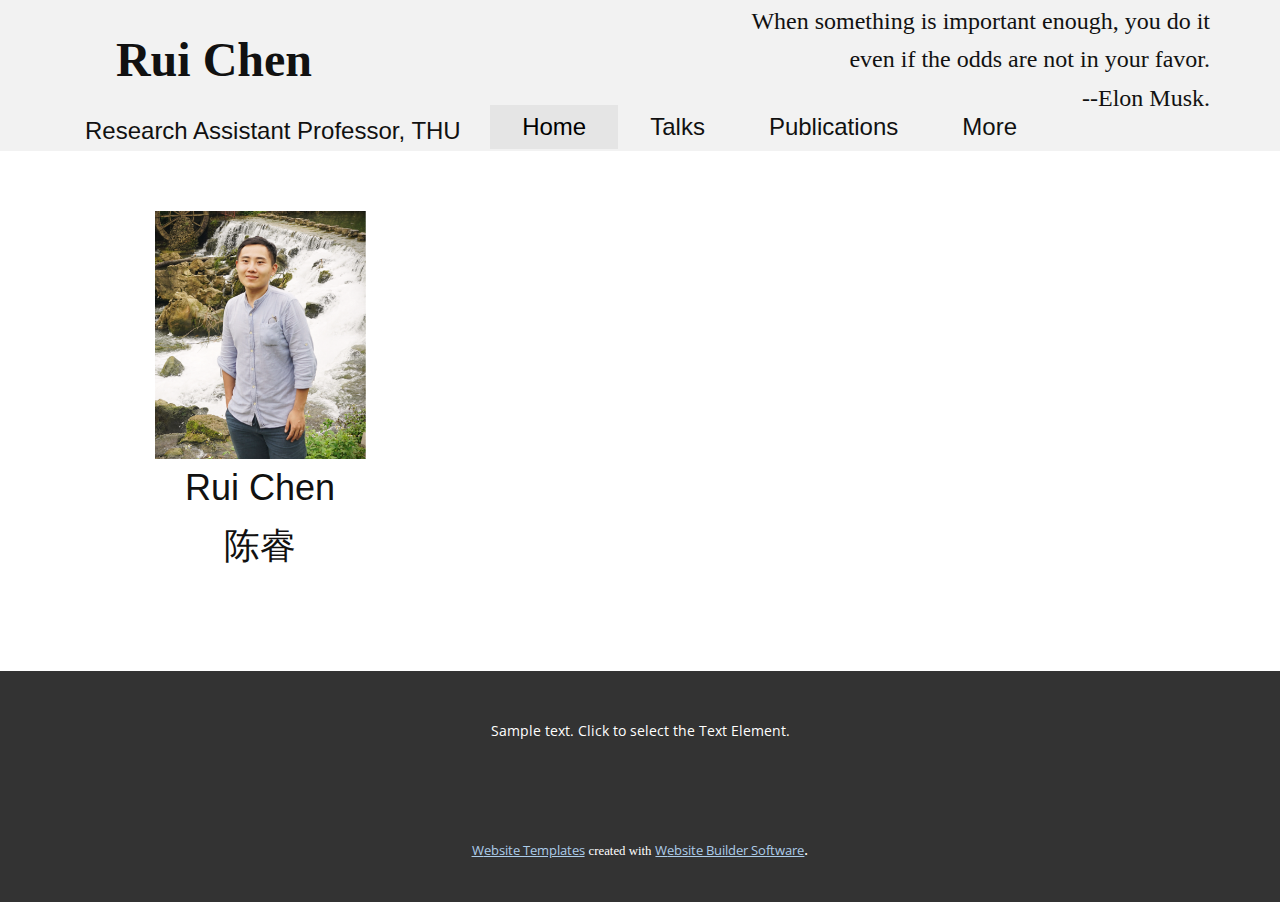
==== index.html @ ef5c0302 "init commit" ====
<!DOCTYPE html>
<html style="font-size: 16px;" lang="en"><head>
    <meta name="viewport" content="width=device-width, initial-scale=1.0">
    <meta charset="utf-8">
    <meta name="keywords" content="">
    <meta name="description" content="">
    <title>Home</title>
    <link rel="stylesheet" href="nicepage.css" media="screen">
<link rel="stylesheet" href="Home.css" media="screen">
    <script class="u-script" type="text/javascript" src="jquery.js" defer=""></script>
    <script class="u-script" type="text/javascript" src="nicepage.js" defer=""></script>
    <meta name="generator" content="Nicepage 5.4.4, nicepage.com">
    <link id="u-theme-google-font" rel="stylesheet" href="https://fonts.googleapis.com/css?family=Roboto:100,100i,300,300i,400,400i,500,500i,700,700i,900,900i|Open+Sans:300,300i,400,400i,500,500i,600,600i,700,700i,800,800i">
    
    
    <script type="application/ld+json">{
		"@context": "http://schema.org",
		"@type": "Organization",
		"name": "Personal Homepage"
}</script>
    <meta name="theme-color" content="#478ac9">
    <meta property="og:title" content="Home">
    <meta property="og:description" content="">
    <meta property="og:type" content="website">
  <meta data-intl-tel-input-cdn-path="intlTelInput/"></head>
  <body data-home-page="Home.html" data-home-page-title="Home" class="u-body u-xl-mode" data-lang="en"><header class="u-clearfix u-grey-5 u-header u-sticky u-sticky-ab41 u-header" id="sec-6958"><div class="u-clearfix u-sheet u-sheet-1">
        <p class="u-align-right u-custom-font u-font-georgia u-text u-text-1"> When something is important enough, you do it<br>&nbsp;even if the odds are not in your favor.<br>--Elon Musk.
        </p>
        <nav class="u-menu u-menu-one-level u-offcanvas u-menu-1">
          <div class="menu-collapse u-custom-font u-font-arial" style="font-size: 1.5rem; letter-spacing: 0px;">
            <a class="u-button-style u-custom-active-color u-custom-left-right-menu-spacing u-custom-padding-bottom u-custom-text-active-color u-custom-text-shadow u-custom-top-bottom-menu-spacing u-nav-link u-text-active-palette-1-base u-text-hover-palette-2-base" href="#">
              <svg class="u-svg-link" viewBox="0 0 24 24"><use xmlns:xlink="http://www.w3.org/1999/xlink" xlink:href="#menu-hamburger"></use></svg>
              <svg class="u-svg-content" version="1.1" id="menu-hamburger" viewBox="0 0 16 16" x="0px" y="0px" xmlns:xlink="http://www.w3.org/1999/xlink" xmlns="http://www.w3.org/2000/svg"><g><rect y="1" width="16" height="2"></rect><rect y="7" width="16" height="2"></rect><rect y="13" width="16" height="2"></rect>
</g></svg>
            </a>
          </div>
          <div class="u-custom-menu u-nav-container">
            <ul class="u-custom-font u-font-arial u-nav u-unstyled u-nav-1"><li class="u-nav-item"><a class="u-active-grey-10 u-button-style u-nav-link u-text-active-black u-text-hover-palette-2-base" href="Home.html" style="padding: 10px 32px;">Home</a>
</li><li class="u-nav-item"><a class="u-active-grey-10 u-button-style u-nav-link u-text-active-black u-text-hover-palette-2-base" href="Talks.html" style="padding: 10px 32px;">Talks</a>
</li><li class="u-nav-item"><a class="u-active-grey-10 u-button-style u-nav-link u-text-active-black u-text-hover-palette-2-base" href="Publications.html" style="padding: 10px 32px;">Publications</a>
</li><li class="u-nav-item"><a class="u-active-grey-10 u-button-style u-nav-link u-text-active-black u-text-hover-palette-2-base" href="More.html" style="padding: 10px 24px 10px 32px;">More</a>
</li></ul>
          </div>
          <div class="u-custom-menu u-nav-container-collapse">
            <div class="u-black u-container-style u-inner-container-layout u-opacity u-opacity-95 u-sidenav">
              <div class="u-inner-container-layout u-sidenav-overflow">
                <div class="u-menu-close"></div>
                <ul class="u-align-center u-nav u-popupmenu-items u-unstyled u-nav-2"><li class="u-nav-item"><a class="u-button-style u-nav-link" href="Home.html">Home</a>
</li><li class="u-nav-item"><a class="u-button-style u-nav-link" href="Talks.html">Talks</a>
</li><li class="u-nav-item"><a class="u-button-style u-nav-link" href="Publications.html">Publications</a>
</li><li class="u-nav-item"><a class="u-button-style u-nav-link" href="More.html">More</a>
</li></ul>
              </div>
            </div>
            <div class="u-black u-menu-overlay u-opacity u-opacity-70"></div>
          </div>
        </nav>
        <p class="u-align-right u-custom-font u-font-georgia u-text u-text-2">Rui Chen</p>
        <p class="u-align-right u-custom-font u-font-arial u-text u-text-default u-text-3">Research Assistant Professor, THU</p>
      </div><style class="u-sticky-style" data-style-id="ab41">.u-sticky-fixed.u-sticky-ab41, .u-body.u-sticky-fixed .u-sticky-ab41 {
box-shadow: 0px 2px 8px 0px rgba(128,128,128,1) !important
}.u-sticky-fixed.u-sticky-ab41:before, .u-body.u-sticky-fixed .u-sticky-ab41:before {
borders: top right bottom left !important; border-color: #404040 !important; border-width: 8px !important
}</style></header>
    <section class="u-clearfix u-section-1" id="sec-6bfe">
      <div class="u-clearfix u-sheet u-sheet-1">
        <div class="u-clearfix u-expanded-width u-gutter-0 u-layout-wrap u-layout-wrap-1">
          <div class="u-layout">
            <div class="u-layout-row">
              <div class="u-container-style u-layout-cell u-size-20 u-layout-cell-1">
                <div class="u-container-layout u-container-layout-1">
                  <img class="u-image u-image-default u-image-1" src="images/Picture1.webp" alt="" data-image-width="402" data-image-height="473">
                  <p class="u-align-center u-custom-font u-font-arial u-text u-text-default u-text-1">Rui Chen<br>陈睿
                  </p>
                </div>
              </div>
              <div class="u-container-style u-layout-cell u-size-40 u-layout-cell-2">
                <div class="u-container-layout u-container-layout-2"></div>
              </div>
            </div>
          </div>
        </div>
      </div>
    </section>
    
    
    <footer class="u-align-center u-clearfix u-footer u-grey-80 u-footer" id="sec-40c5"><div class="u-clearfix u-sheet u-sheet-1">
        <p class="u-small-text u-text u-text-variant u-text-1">Sample text. Click to select the Text Element.</p>
      </div></footer>
    <section class="u-backlink u-clearfix u-grey-80">
      <a class="u-link" href="https://nicepage.com/website-templates" target="_blank">
        <span>Website Templates</span>
      </a>
      <p class="u-text">
        <span>created with</span>
      </p>
      <a class="u-link" href="" target="_blank">
        <span>Website Builder Software</span>
      </a>. 
    </section>
  
</body></html>
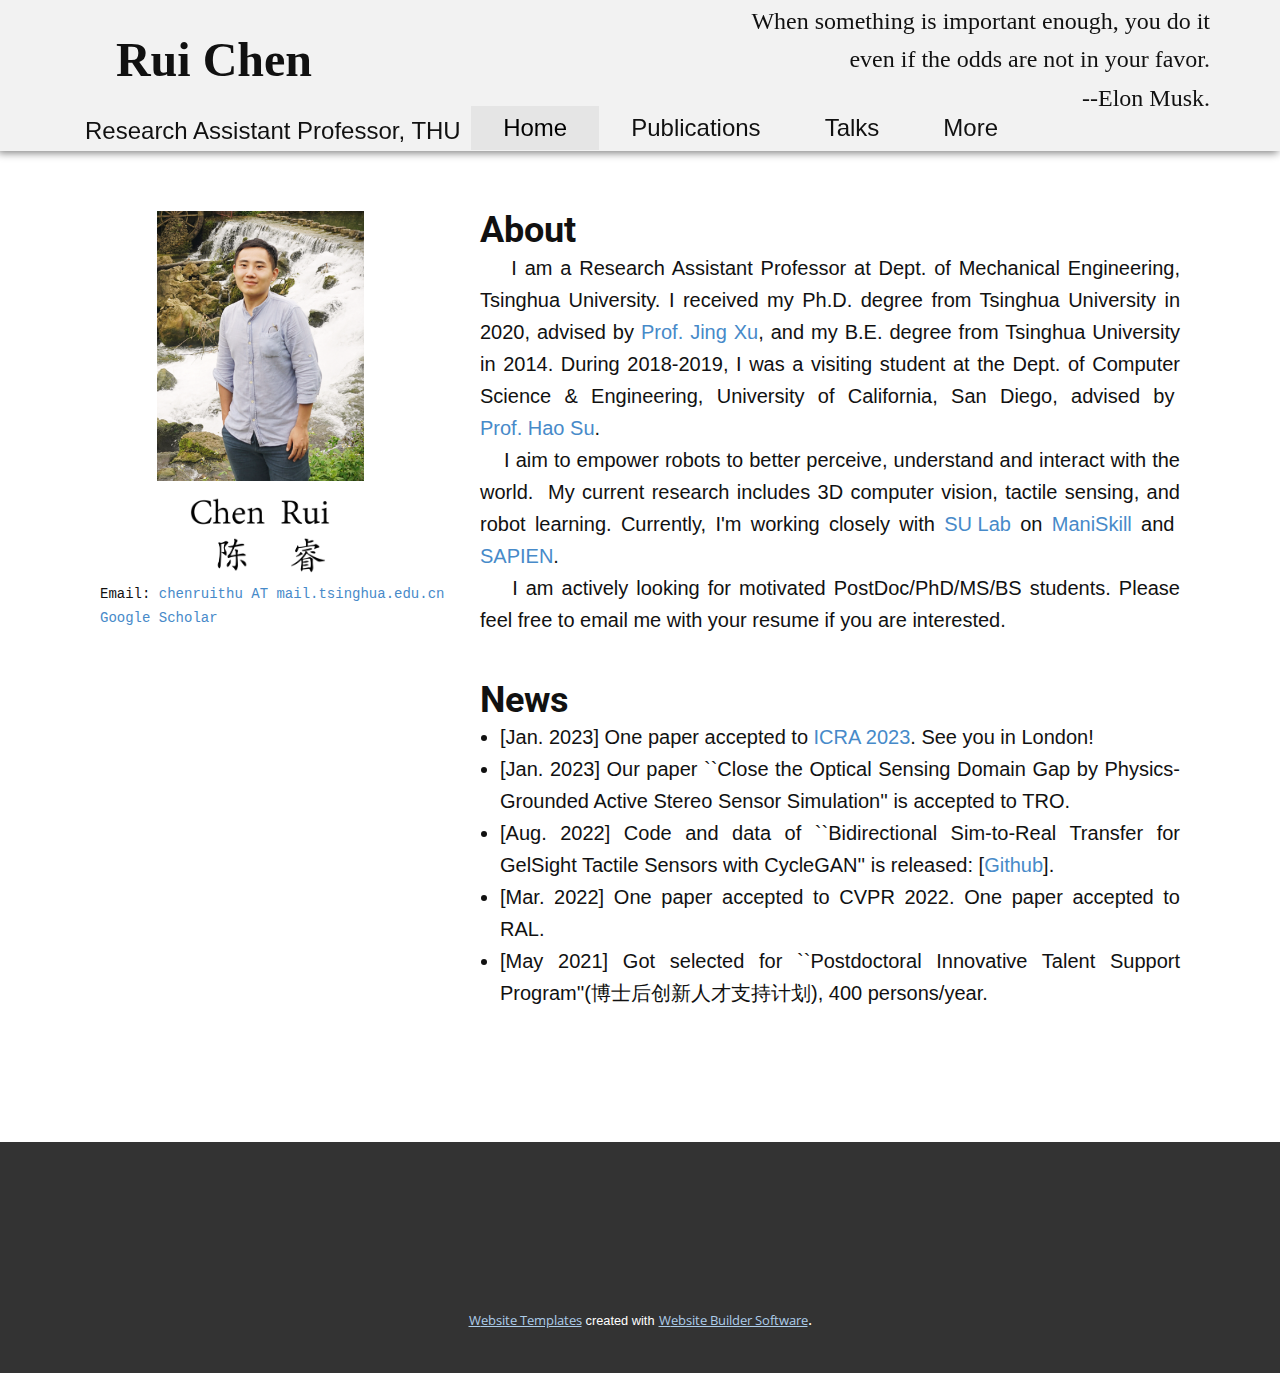
==== commit 4ee4e410: "update" ====
--- a/index.html
+++ b/index.html
@@ -23,7 +23,7 @@
     <meta property="og:description" content="">
     <meta property="og:type" content="website">
   <meta data-intl-tel-input-cdn-path="intlTelInput/"></head>
-  <body data-home-page="Home.html" data-home-page-title="Home" class="u-body u-xl-mode" data-lang="en"><header class="u-clearfix u-grey-5 u-header u-sticky u-sticky-ab41 u-header" id="sec-6958"><div class="u-clearfix u-sheet u-sheet-1">
+  <body data-home-page="Home.html" data-home-page-title="Home" class="u-body u-xl-mode" data-lang="en"><header class="u-box-shadow u-clearfix u-grey-5 u-header u-sticky u-sticky-ab41 u-header" id="sec-6958"><div class="u-clearfix u-sheet u-sheet-1">
         <p class="u-align-right u-custom-font u-font-georgia u-text u-text-1"> When something is important enough, you do it<br>&nbsp;even if the odds are not in your favor.<br>--Elon Musk.
         </p>
         <nav class="u-menu u-menu-one-level u-offcanvas u-menu-1">
@@ -36,9 +36,9 @@
           </div>
           <div class="u-custom-menu u-nav-container">
             <ul class="u-custom-font u-font-arial u-nav u-unstyled u-nav-1"><li class="u-nav-item"><a class="u-active-grey-10 u-button-style u-nav-link u-text-active-black u-text-hover-palette-2-base" href="Home.html" style="padding: 10px 32px;">Home</a>
+</li><li class="u-nav-item"><a class="u-active-grey-10 u-button-style u-nav-link u-text-active-black u-text-hover-palette-2-base" href="Publications.html" style="padding: 10px 32px;">Publications</a>
 </li><li class="u-nav-item"><a class="u-active-grey-10 u-button-style u-nav-link u-text-active-black u-text-hover-palette-2-base" href="Talks.html" style="padding: 10px 32px;">Talks</a>
-</li><li class="u-nav-item"><a class="u-active-grey-10 u-button-style u-nav-link u-text-active-black u-text-hover-palette-2-base" href="Publications.html" style="padding: 10px 32px;">Publications</a>
-</li><li class="u-nav-item"><a class="u-active-grey-10 u-button-style u-nav-link u-text-active-black u-text-hover-palette-2-base" href="More.html" style="padding: 10px 24px 10px 32px;">More</a>
+</li><li class="u-nav-item"><a class="u-active-grey-10 u-button-style u-nav-link u-text-active-black u-text-hover-palette-2-base" href="More.html" style="padding: 10px 32px;">More</a>
 </li></ul>
           </div>
           <div class="u-custom-menu u-nav-container-collapse">
@@ -46,8 +46,8 @@
               <div class="u-inner-container-layout u-sidenav-overflow">
                 <div class="u-menu-close"></div>
                 <ul class="u-align-center u-nav u-popupmenu-items u-unstyled u-nav-2"><li class="u-nav-item"><a class="u-button-style u-nav-link" href="Home.html">Home</a>
+</li><li class="u-nav-item"><a class="u-button-style u-nav-link" href="Publications.html">Publications</a>
 </li><li class="u-nav-item"><a class="u-button-style u-nav-link" href="Talks.html">Talks</a>
-</li><li class="u-nav-item"><a class="u-button-style u-nav-link" href="Publications.html">Publications</a>
 </li><li class="u-nav-item"><a class="u-button-style u-nav-link" href="More.html">More</a>
 </li></ul>
               </div>
@@ -57,10 +57,8 @@
         </nav>
         <p class="u-align-right u-custom-font u-font-georgia u-text u-text-2">Rui Chen</p>
         <p class="u-align-right u-custom-font u-font-arial u-text u-text-default u-text-3">Research Assistant Professor, THU</p>
-      </div><style class="u-sticky-style" data-style-id="ab41">.u-sticky-fixed.u-sticky-ab41, .u-body.u-sticky-fixed .u-sticky-ab41 {
-box-shadow: 0px 2px 8px 0px rgba(128,128,128,1) !important
-}.u-sticky-fixed.u-sticky-ab41:before, .u-body.u-sticky-fixed .u-sticky-ab41:before {
-borders: top right bottom left !important; border-color: #404040 !important; border-width: 8px !important
+      </div><style class="u-sticky-style" data-style-id="ab41">.u-sticky-fixed.u-sticky-ab41:before, .u-body.u-sticky-fixed .u-sticky-ab41:before {
+borders: top right bottom left !important
 }</style></header>
     <section class="u-clearfix u-section-1" id="sec-6bfe">
       <div class="u-clearfix u-sheet u-sheet-1">
@@ -70,12 +68,44 @@
               <div class="u-container-style u-layout-cell u-size-20 u-layout-cell-1">
                 <div class="u-container-layout u-container-layout-1">
                   <img class="u-image u-image-default u-image-1" src="images/Picture1.webp" alt="" data-image-width="402" data-image-height="473">
-                  <p class="u-align-center u-custom-font u-font-arial u-text u-text-default u-text-1">Rui Chen<br>陈睿
+                  <img class="u-image u-image-contain u-image-default u-image-2" src="images/screenshot-20230209-223226.png" alt="" data-image-width="1347" data-image-height="728">
+                  <p class="u-custom-font u-font-courier-new u-text u-text-1">Email: <a href="mailto:chenruithu@mail.tsinghua.edu.cn" class="u-active-none u-border-none u-btn u-button-link u-button-style u-hover-none u-none u-text-palette-1-base u-btn-1">chenruithu AT mail.tsinghua.edu.cn</a>
+                  </p>
+                  <p class="u-custom-font u-font-courier-new u-text u-text-2">
+                    <a href="https://scholar.google.com/citations?user=azTXasgAAAAJ" class="u-active-none u-border-none u-btn u-button-link u-button-style u-hover-none u-none u-text-palette-1-base u-btn-2" target="_blank">Google Scholar</a>
                   </p>
                 </div>
               </div>
               <div class="u-container-style u-layout-cell u-size-40 u-layout-cell-2">
-                <div class="u-container-layout u-container-layout-2"></div>
+                <div class="u-container-layout u-container-layout-2">
+                  <h1 class="u-text u-text-default u-text-3">About</h1>
+                  <p class="u-align-justify u-custom-font u-font-arial u-text u-text-4"> &nbsp; &nbsp; I am a Research Assistant Professor at Dept. of Mechanical Engineering, Tsinghua University. I received my Ph.D. degree from Tsinghua University in 2020, advised by&nbsp;<a href="http://www.me.tsinghua.edu.cn/essay/84/424.html" class="u-active-none u-border-none u-btn u-button-link u-button-style u-hover-none u-none u-text-palette-1-base u-btn-3" target="_blank">Prof. Jing Xu</a>, and my B.E. degree from Tsinghua University in 2014. During 2018-2019, I was a visiting student at the Dept. of Computer Science &amp; Engineering, University of California, San Diego, advised by&nbsp;<a href="http://cseweb.ucsd.edu/~haosu/" target="_blank" rel="noreferrer noopener" class="u-active-none u-border-none u-btn u-button-style u-hover-none u-none u-text-palette-1-base u-btn-4">Prof. Hao Su</a>.<br>&nbsp; &nbsp; ​I aim to empower robots to better perceive,&nbsp;understand and interact with the world.&nbsp; My current research includes 3D computer vision, tactile sensing, and robot learning. Currently, I'm working closely with&nbsp;<a href="http://cseweb.ucsd.edu/~haosu/" target="_blank" rel="noreferrer noopener" class="u-active-none u-border-none u-btn u-button-style u-hover-none u-none u-text-palette-1-base u-btn-5">SU Lab</a>&nbsp;on&nbsp;<a href="https://sapien.ucsd.edu/challenges/maniskill/2022/" target="_blank" rel="noreferrer noopener" class="u-active-none u-border-none u-btn u-button-style u-hover-none u-none u-text-palette-1-base u-btn-6">ManiSkill</a>&nbsp;and&nbsp;<a href="https://sapien.ucsd.edu/" target="_blank" rel="noreferrer noopener" class="u-active-none u-border-none u-btn u-button-style u-hover-none u-none u-text-palette-1-base u-btn-7">SAPIEN</a>.<br>&nbsp; &nbsp; ​I am actively looking for motivated PostDoc/PhD/MS/BS students. Please feel free to email me with your resume if you are interested.
+                  </p>
+                </div>
+              </div>
+            </div>
+          </div>
+        </div>
+        <div class="u-clearfix u-expanded-width u-gutter-0 u-layout-wrap u-layout-wrap-2">
+          <div class="u-layout">
+            <div class="u-layout-row">
+              <div class="u-container-style u-layout-cell u-size-20 u-layout-cell-3">
+                <div class="u-container-layout u-container-layout-3"></div>
+              </div>
+              <div class="u-container-style u-layout-cell u-size-40 u-layout-cell-4">
+                <div class="u-container-layout u-container-layout-4">
+                  <h1 class="u-text u-text-5">News</h1>
+                  <ul class="u-align-justify u-custom-font u-font-arial u-text u-text-6">
+                    <li> [Jan. 2023] One paper accepted to&nbsp;<a href="https://www.icra2023.org/" target="_blank" rel="noreferrer noopener" class="u-active-none u-border-none u-btn u-button-style u-hover-none u-none u-text-palette-1-base u-btn-8">ICRA 2023</a>. See you in London!
+                    </li>
+                    <li>[Jan. 2023] Our paper ``Close the Optical Sensing Domain Gap by Physics-Grounded Active Stereo Sensor Simulation'' is accepted to&nbsp;TRO.&nbsp;<br>
+                    </li>
+                    <li>[Aug. 2022] Code and data of ``Bidirectional Sim-to-Real Transfer for GelSight Tactile Sensors with CycleGAN'' is released: [<a href="https://github.com/RVSATHU/GelSight-Sim2Real" target="_blank" rel="noreferrer noopener" class="u-active-none u-border-none u-btn u-button-style u-hover-none u-none u-text-palette-1-base u-btn-9">Github</a>]. &nbsp;<br>
+                    </li>
+                    <li>[Mar. 2022] One paper accepted to CVPR 2022. One paper accepted to RAL.&nbsp;&nbsp;</li>
+                    <li>[May 2021] Got selected for ``Postdoctoral Innovative Talent Support Program''(博士后创新人才支持计划), 400 persons/year.</li>
+                  </ul>
+                </div>
               </div>
             </div>
           </div>
@@ -84,9 +114,7 @@
     </section>
     
     
-    <footer class="u-align-center u-clearfix u-footer u-grey-80 u-footer" id="sec-40c5"><div class="u-clearfix u-sheet u-sheet-1">
-        <p class="u-small-text u-text u-text-variant u-text-1">Sample text. Click to select the Text Element.</p>
-      </div></footer>
+    <footer class="u-align-center u-clearfix u-footer u-grey-80 u-footer" id="sec-40c5"><div class="u-clearfix u-sheet u-sheet-1"></div></footer>
     <section class="u-backlink u-clearfix u-grey-80">
       <a class="u-link" href="https://nicepage.com/website-templates" target="_blank">
         <span>Website Templates</span>
--- a/nicepage.css
+++ b/nicepage.css
@@ -39726,6 +39726,8 @@
 
         .u-body
         {
+        
+        
         
         
         
@@ -39847,11 +39849,13 @@
         }
         h1:not(.u-title)
         {
-        font-weight: 400;
-        font-size: 3rem;
+        font-size: 2.25rem;
         line-height: 1.1;
         margin-top: 20px;
         margin-bottom: 20px;
+        font-weight: 700;
+        list-icon-spacing: 0.3;
+        list-icon-size: 0.8;
         }
         h2:not(.u-subtitle)
         {
@@ -39913,7 +39917,7 @@
         line-height: 1.6;
         list-icon-spacing: 0.3;
         list-icon-size: 0.8;
-        font-family: Lobster,display;
+        font-family: Arial,sans-serif;
         }
         .u-btn
         {
@@ -40109,6 +40113,7 @@
 /*end-variables sitestylecss*/
  .u-header {
   background-image: none;
+  box-shadow: -2px 2px 8px 0px rgba(128,128,128,1);
 }
 
 .u-header .u-sheet-1 {
@@ -40121,12 +40126,12 @@
 }
 
 .u-header .u-menu-1 {
-  margin: -12px 169px 0 auto;
+  margin: -11px 180px 0 auto;
 }
 
 .u-header .u-nav-1 {
+  font-weight: 400;
   font-size: 1.5rem;
-  letter-spacing: normal;
 }
 
 .u-header .u-nav-2 {
@@ -40136,7 +40141,7 @@
 .u-header .u-text-2 {
   font-weight: 700;
   font-size: 3rem;
-  margin: -127px 898px 0 0;
+  margin: -128px 898px 0 0;
 }
 
 .u-header .u-text-3 {
@@ -40151,8 +40156,12 @@
 
   .u-header .u-menu-1 {
     width: auto;
-    margin-top: -12px;
-    margin-right: 169px;
+    margin-top: -11px;
+    margin-right: 180px;
+  }
+
+  .u-header .u-nav-1 {
+    letter-spacing: normal;
   }
 
   .u-header .u-text-2 {
@@ -40184,7 +40193,7 @@
   }
 
   .u-header .u-menu-1 {
-    margin-right: 106px;
+    margin-right: 113px;
   }
 
   .u-header .u-text-2 {
@@ -40202,11 +40211,6 @@
 .u-footer .u-sheet-1 {
   min-height: 120px;
 }
-
-.u-footer .u-text-1 {
-  width: 417px;
-  margin: 49px auto;
-}
 @media (max-width: 1199px) {
   .u-footer .u-sheet-1 {
     min-height: 99px;
@@ -40225,10 +40229,6 @@
 @media (max-width: 575px) {
   .u-footer .u-sheet-1 {
     min-height: 36px;
-  }
-
-  .u-footer .u-text-1 {
-    width: 340px;
   }
 }
 
--- a/Home.css
+++ b/Home.css
@@ -1,107 +1,244 @@
 .u-section-1 .u-sheet-1 {
-  min-height: 400px;
+  min-height: 991px;
 }
 
 .u-section-1 .u-layout-wrap-1 {
   margin-top: 60px;
+  margin-bottom: 0;
+}
+
+.u-section-1 .u-layout-cell-1 {
+  min-height: 450px;
+}
+
+.u-section-1 .u-container-layout-1 {
+  padding: 0;
+}
+
+.u-section-1 .u-image-1 {
+  width: 207px;
+  height: 270px;
+  margin: 0 auto;
+}
+
+.u-section-1 .u-image-2 {
+  width: 145px;
+  height: 76px;
+  margin: 16px auto 0;
+}
+
+.u-section-1 .u-text-1 {
+  font-size: 0.875rem;
+  margin: 10px 0 0 30px;
+}
+
+.u-section-1 .u-btn-1 {
+  background-image: none;
+  padding: 0;
+}
+
+.u-section-1 .u-text-2 {
+  font-weight: 400;
+  font-size: 0.875rem;
+  margin: 1px 0 0 30px;
+}
+
+.u-section-1 .u-btn-2 {
+  background-image: none;
+  padding: 0;
+}
+
+.u-section-1 .u-layout-cell-2 {
+  min-height: 450px;
+}
+
+.u-section-1 .u-container-layout-2 {
+  padding: 0 30px;
+}
+
+.u-section-1 .u-text-3 {
+  font-size: 2.25rem;
+  font-weight: bold;
+  margin: 0;
+}
+
+.u-section-1 .u-text-4 {
+  font-size: 1.25rem;
+  margin: 1px 0 0;
+}
+
+.u-section-1 .u-btn-3 {
+  background-image: none;
+  padding: 0;
+}
+
+.u-section-1 .u-btn-4 {
+  background-image: none;
+  padding: 0;
+}
+
+.u-section-1 .u-btn-5 {
+  background-image: none;
+  padding: 0;
+}
+
+.u-section-1 .u-btn-6 {
+  background-image: none;
+  padding: 0;
+}
+
+.u-section-1 .u-btn-7 {
+  background-image: none;
+  padding: 0;
+}
+
+.u-section-1 .u-layout-wrap-2 {
+  margin-top: 0;
   margin-bottom: 60px;
-  position: relative;
-}
-
-.u-section-1 .u-layout-cell-1 {
-  min-height: 400px;
-}
-
-.u-section-1 .u-container-layout-1 {
-  padding: 0 30px;
-}
-
-.u-section-1 .u-image-1 {
-  width: 211px;
-  height: 248px;
-  margin: 0 auto;
-}
-
-.u-section-1 .u-text-1 {
-  font-size: 2.25rem;
-  margin: 0 auto;
-}
-
-.u-section-1 .u-layout-cell-2 {
-  min-height: 400px;
-}
-
-.u-section-1 .u-container-layout-2 {
+}
+
+.u-section-1 .u-layout-cell-3 {
+  min-height: 420px;
+}
+
+.u-section-1 .u-container-layout-3 {
   padding: 30px;
 }
 
+.u-section-1 .u-layout-cell-4 {
+  min-height: 420px;
+}
+
+.u-section-1 .u-container-layout-4 {
+  padding: 0 30px 30px;
+}
+
+.u-section-1 .u-text-5 {
+  margin: 20px 610px 0 0;
+}
+
+.u-section-1 .u-text-6 {
+  font-size: 1.25rem;
+  margin: 0;
+}
+
+.u-section-1 .u-btn-8 {
+  background-image: none;
+  padding: 0;
+}
+
+.u-section-1 .u-btn-9 {
+  background-image: none;
+  padding: 0;
+}
+
 @media (max-width: 1199px) {
   .u-section-1 .u-sheet-1 {
-    min-height: 330px;
+    min-height: 260px;
+  }
+
+  .u-section-1 .u-layout-wrap-1 {
+    position: relative;
   }
 
   .u-section-1 .u-layout-cell-1 {
-    min-height: 330px;
+    min-height: 371px;
+  }
+
+  .u-section-1 .u-text-1 {
+    margin-left: 0;
+  }
+
+  .u-section-1 .u-text-2 {
+    margin-left: 0;
   }
 
   .u-section-1 .u-layout-cell-2 {
-    min-height: 330px;
+    min-height: 371px;
+  }
+
+  .u-section-1 .u-layout-wrap-2 {
+    position: relative;
+  }
+
+  .u-section-1 .u-layout-cell-3 {
+    min-height: 346px;
+  }
+
+  .u-section-1 .u-layout-cell-4 {
+    min-height: 346px;
+  }
+
+  .u-section-1 .u-text-5 {
+    margin-right: 543px;
   }
 }
 
 @media (max-width: 991px) {
   .u-section-1 .u-sheet-1 {
-    min-height: 253px;
+    min-height: 106px;
   }
 
   .u-section-1 .u-layout-cell-1 {
-    min-height: 253px;
-  }
-
-  .u-section-1 .u-image-1 {
-    width: 180px;
-    height: 212px;
+    min-height: 100px;
   }
 
   .u-section-1 .u-layout-cell-2 {
-    min-height: 253px;
+    min-height: 100px;
+  }
+
+  .u-section-1 .u-layout-cell-3 {
+    min-height: 265px;
+  }
+
+  .u-section-1 .u-layout-cell-4 {
+    min-height: 100px;
+  }
+
+  .u-section-1 .u-text-5 {
+    margin-right: 396px;
   }
 }
 
 @media (max-width: 767px) {
   .u-section-1 .u-sheet-1 {
-    min-height: 854px;
-  }
-
-  .u-section-1 .u-layout-cell-1 {
-    min-height: 569px;
-  }
-
-  .u-section-1 .u-container-layout-1 {
-    padding-left: 10px;
-    padding-right: 10px;
-  }
-
-  .u-section-1 .u-layout-cell-2 {
-    min-height: 285px;
+    min-height: 1023px;
   }
 
   .u-section-1 .u-container-layout-2 {
     padding-left: 10px;
     padding-right: 10px;
   }
+
+  .u-section-1 .u-layout-cell-3 {
+    min-height: 596px;
+  }
+
+  .u-section-1 .u-container-layout-3 {
+    padding-left: 10px;
+    padding-right: 10px;
+  }
+
+  .u-section-1 .u-container-layout-4 {
+    padding-left: 10px;
+    padding-right: 10px;
+  }
 }
 
 @media (max-width: 575px) {
   .u-section-1 .u-sheet-1 {
-    min-height: 537px;
-  }
-
-  .u-section-1 .u-layout-cell-1 {
-    min-height: 358px;
-  }
-
-  .u-section-1 .u-layout-cell-2 {
-    min-height: 179px;
+    min-height: 495px;
+  }
+
+  .u-section-1 .u-text-3 {
+    font-size: 1.875rem;
+  }
+
+  .u-section-1 .u-layout-cell-3 {
+    min-height: 375px;
+  }
+
+  .u-section-1 .u-text-5 {
+    margin-right: 196px;
   }
 }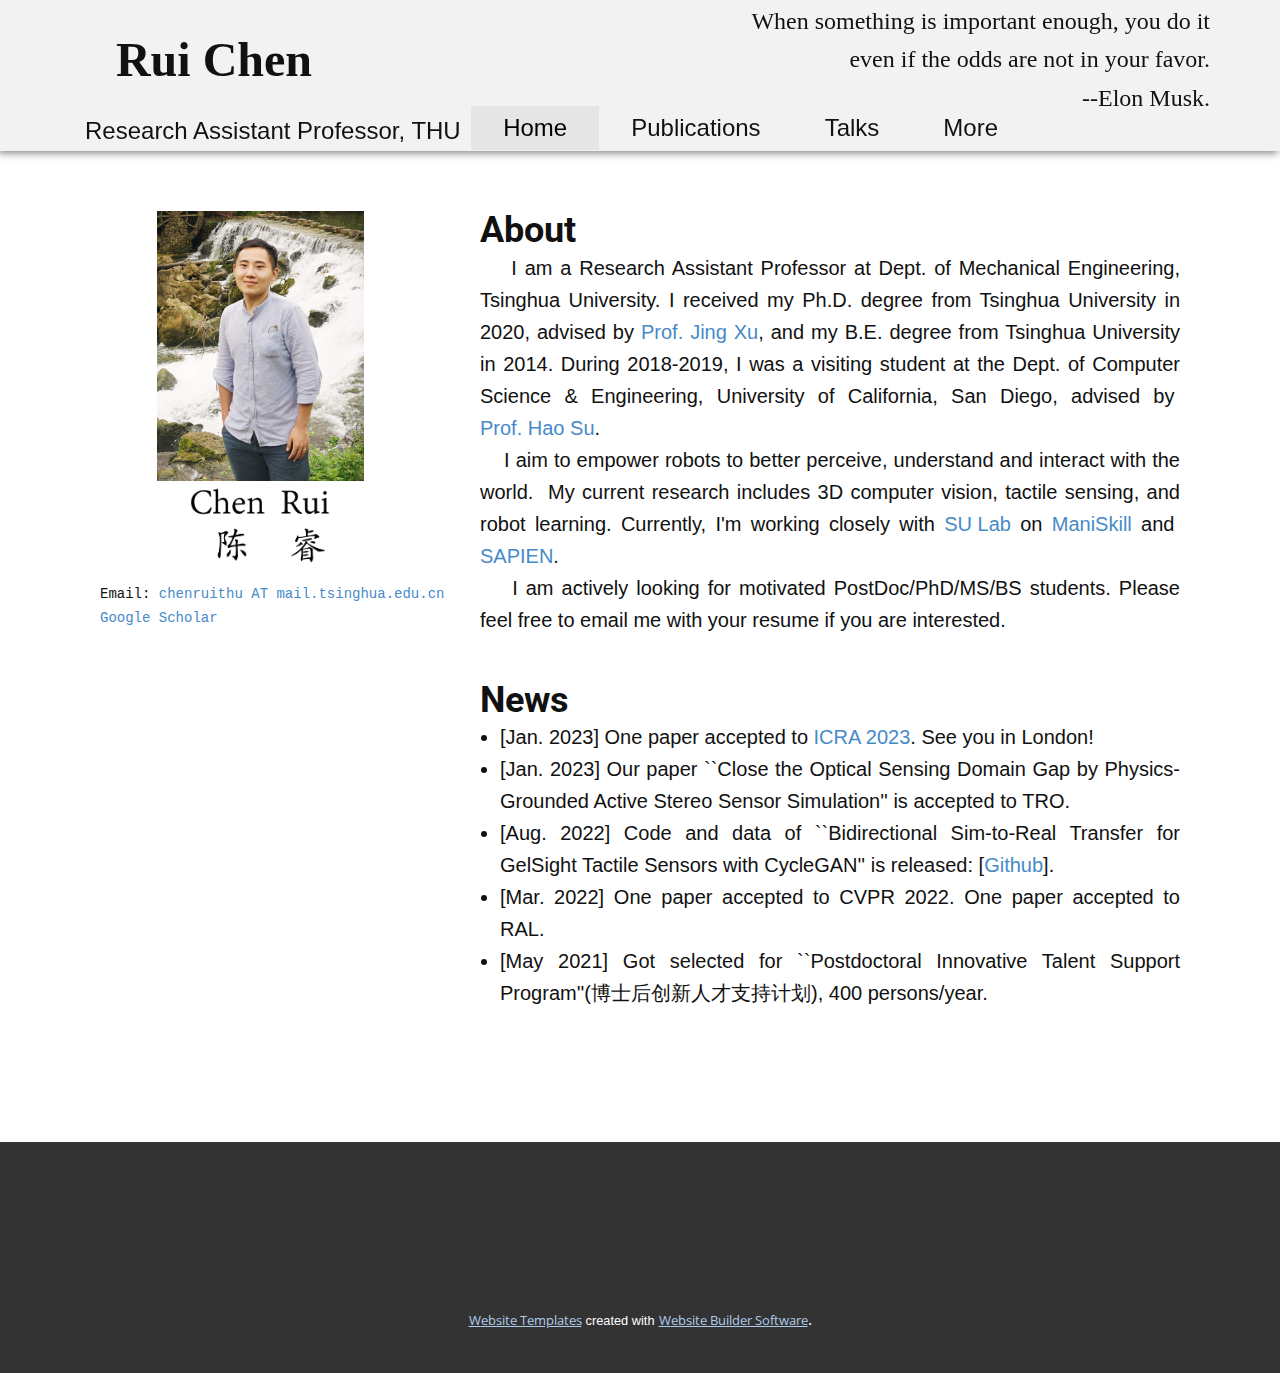
==== commit 44308492: "update" ====
--- a/index.html
+++ b/index.html
@@ -68,7 +68,7 @@
               <div class="u-container-style u-layout-cell u-size-20 u-layout-cell-1">
                 <div class="u-container-layout u-container-layout-1">
                   <img class="u-image u-image-default u-image-1" src="images/Picture1.webp" alt="" data-image-width="402" data-image-height="473">
-                  <img class="u-image u-image-contain u-image-default u-image-2" src="images/screenshot-20230209-223226.png" alt="" data-image-width="1347" data-image-height="728">
+                  <img class="u-image u-image-contain u-image-default u-preserve-proportions u-image-2" src="images/screenshot-20230209-223226.png" alt="" data-image-width="1347" data-image-height="728">
                   <p class="u-custom-font u-font-courier-new u-text u-text-1">Email: <a href="mailto:chenruithu@mail.tsinghua.edu.cn" class="u-active-none u-border-none u-btn u-button-link u-button-style u-hover-none u-none u-text-palette-1-base u-btn-1">chenruithu AT mail.tsinghua.edu.cn</a>
                   </p>
                   <p class="u-custom-font u-font-courier-new u-text u-text-2">
@@ -79,7 +79,7 @@
               <div class="u-container-style u-layout-cell u-size-40 u-layout-cell-2">
                 <div class="u-container-layout u-container-layout-2">
                   <h1 class="u-text u-text-default u-text-3">About</h1>
-                  <p class="u-align-justify u-custom-font u-font-arial u-text u-text-4"> &nbsp; &nbsp; I am a Research Assistant Professor at Dept. of Mechanical Engineering, Tsinghua University. I received my Ph.D. degree from Tsinghua University in 2020, advised by&nbsp;<a href="http://www.me.tsinghua.edu.cn/essay/84/424.html" class="u-active-none u-border-none u-btn u-button-link u-button-style u-hover-none u-none u-text-palette-1-base u-btn-3" target="_blank">Prof. Jing Xu</a>, and my B.E. degree from Tsinghua University in 2014. During 2018-2019, I was a visiting student at the Dept. of Computer Science &amp; Engineering, University of California, San Diego, advised by&nbsp;<a href="http://cseweb.ucsd.edu/~haosu/" target="_blank" rel="noreferrer noopener" class="u-active-none u-border-none u-btn u-button-style u-hover-none u-none u-text-palette-1-base u-btn-4">Prof. Hao Su</a>.<br>&nbsp; &nbsp; ​I aim to empower robots to better perceive,&nbsp;understand and interact with the world.&nbsp; My current research includes 3D computer vision, tactile sensing, and robot learning. Currently, I'm working closely with&nbsp;<a href="http://cseweb.ucsd.edu/~haosu/" target="_blank" rel="noreferrer noopener" class="u-active-none u-border-none u-btn u-button-style u-hover-none u-none u-text-palette-1-base u-btn-5">SU Lab</a>&nbsp;on&nbsp;<a href="https://sapien.ucsd.edu/challenges/maniskill/2022/" target="_blank" rel="noreferrer noopener" class="u-active-none u-border-none u-btn u-button-style u-hover-none u-none u-text-palette-1-base u-btn-6">ManiSkill</a>&nbsp;and&nbsp;<a href="https://sapien.ucsd.edu/" target="_blank" rel="noreferrer noopener" class="u-active-none u-border-none u-btn u-button-style u-hover-none u-none u-text-palette-1-base u-btn-7">SAPIEN</a>.<br>&nbsp; &nbsp; ​I am actively looking for motivated PostDoc/PhD/MS/BS students. Please feel free to email me with your resume if you are interested.
+                  <p class="u-align-justify u-custom-font u-font-arial u-text u-text-4"> &nbsp; &nbsp; I am a Research Assistant Professor at Dept. of Mechanical Engineering, Tsinghua University. I received my Ph.D. degree from Tsinghua University in 2020, advised by&nbsp;<a href="https://www.me.tsinghua.edu.cn/info/1134/1805.htm" class="u-active-none u-border-none u-btn u-button-link u-button-style u-hover-none u-none u-text-palette-1-base u-btn-3" target="_blank">Prof. Jing Xu</a>, and my B.E. degree from Tsinghua University in 2014. During 2018-2019, I was a visiting student at the Dept. of Computer Science &amp; Engineering, University of California, San Diego, advised by&nbsp;<a href="http://cseweb.ucsd.edu/~haosu/" target="_blank" rel="noreferrer noopener" class="u-active-none u-border-none u-btn u-button-style u-hover-none u-none u-text-palette-1-base u-btn-4">Prof. Hao Su</a>.<br>&nbsp; &nbsp; ​I aim to empower robots to better perceive,&nbsp;understand and interact with the world.&nbsp; My current research includes 3D computer vision, tactile sensing, and robot learning. Currently, I'm working closely with&nbsp;<a href="http://cseweb.ucsd.edu/~haosu/" target="_blank" rel="noreferrer noopener" class="u-active-none u-border-none u-btn u-button-style u-hover-none u-none u-text-palette-1-base u-btn-5">SU Lab</a>&nbsp;on&nbsp;<a href="https://sapien.ucsd.edu/challenges/maniskill/2022/" target="_blank" rel="noreferrer noopener" class="u-active-none u-border-none u-btn u-button-style u-hover-none u-none u-text-palette-1-base u-btn-6">ManiSkill</a>&nbsp;and&nbsp;<a href="https://sapien.ucsd.edu/" target="_blank" rel="noreferrer noopener" class="u-active-none u-border-none u-btn u-button-style u-hover-none u-none u-text-palette-1-base u-btn-7">SAPIEN</a>.<br>&nbsp; &nbsp; ​I am actively looking for motivated PostDoc/PhD/MS/BS students. Please feel free to email me with your resume if you are interested.
                   </p>
                 </div>
               </div>
--- a/nicepage.css
+++ b/nicepage.css
@@ -24647,12 +24647,12 @@
 .u-container-layout.u-container-layout.u-color-1-dark-3:before,
 .u-table-alt-color-1-dark-3 tr:nth-child(even) {
   color: #ffffff;
-  background-color: #293332;
+  background-color: #292e33;
 }
 .u-button-style.u-color-1-dark-3,
 .u-button-style.u-color-1-dark-3[class*="u-border-"] {
   color: #ffffff !important;
-  background-color: #293332 !important;
+  background-color: #292e33 !important;
 }
 .u-button-style.u-color-1-dark-3:hover,
 .u-button-style.u-color-1-dark-3[class*="u-border-"]:hover,
@@ -24665,7 +24665,7 @@
 li.active > .u-button-style.u-button-style.u-color-1-dark-3,
 li.active > .u-button-style.u-button-style.u-color-1-dark-3[class*="u-border-"] {
   color: #ffffff !important;
-  background-color: #252e2d !important;
+  background-color: #25292e !important;
 }
 .u-hover-color-1-dark-3:hover,
 .u-hover-color-1-dark-3[class*="u-border-"]:hover,
@@ -24688,10 +24688,10 @@
 li.active > a.u-button-style.u-button-style.u-active-color-1-dark-3,
 li.active > a.u-button-style.u-button-style.u-active-color-1-dark-3[class*="u-border-"] {
   color: #ffffff !important;
-  background-color: #293332 !important;
+  background-color: #292e33 !important;
 }
 a.u-link.u-hover-color-1-dark-3:hover {
-  color: #293332 !important;
+  color: #292e33 !important;
 }
 .u-color-1-dark-2,
 .u-body.u-color-1-dark-2,
@@ -24702,12 +24702,12 @@
 .u-container-layout.u-container-layout.u-color-1-dark-2:before,
 .u-table-alt-color-1-dark-2 tr:nth-child(even) {
   color: #ffffff;
-  background-color: #41807c;
+  background-color: #425465;
 }
 .u-button-style.u-color-1-dark-2,
 .u-button-style.u-color-1-dark-2[class*="u-border-"] {
   color: #ffffff !important;
-  background-color: #41807c !important;
+  background-color: #425465 !important;
 }
 .u-button-style.u-color-1-dark-2:hover,
 .u-button-style.u-color-1-dark-2[class*="u-border-"]:hover,
@@ -24720,7 +24720,7 @@
 li.active > .u-button-style.u-button-style.u-color-1-dark-2,
 li.active > .u-button-style.u-button-style.u-color-1-dark-2[class*="u-border-"] {
   color: #ffffff !important;
-  background-color: #3a7370 !important;
+  background-color: #3b4c5b !important;
 }
 .u-hover-color-1-dark-2:hover,
 .u-hover-color-1-dark-2[class*="u-border-"]:hover,
@@ -24743,10 +24743,10 @@
 li.active > a.u-button-style.u-button-style.u-active-color-1-dark-2,
 li.active > a.u-button-style.u-button-style.u-active-color-1-dark-2[class*="u-border-"] {
   color: #ffffff !important;
-  background-color: #41807c !important;
+  background-color: #425465 !important;
 }
 a.u-link.u-hover-color-1-dark-2:hover {
-  color: #41807c !important;
+  color: #425465 !important;
 }
 .u-color-1-dark-1,
 .u-body.u-color-1-dark-1,
@@ -24757,12 +24757,12 @@
 .u-container-layout.u-container-layout.u-color-1-dark-1:before,
 .u-table-alt-color-1-dark-1 tr:nth-child(even) {
   color: #ffffff;
-  background-color: #2cccc4;
+  background-color: #4c7397;
 }
 .u-button-style.u-color-1-dark-1,
 .u-button-style.u-color-1-dark-1[class*="u-border-"] {
   color: #ffffff !important;
-  background-color: #2cccc4 !important;
+  background-color: #4c7397 !important;
 }
 .u-button-style.u-color-1-dark-1:hover,
 .u-button-style.u-color-1-dark-1[class*="u-border-"]:hover,
@@ -24775,7 +24775,7 @@
 li.active > .u-button-style.u-button-style.u-color-1-dark-1,
 li.active > .u-button-style.u-button-style.u-color-1-dark-1[class*="u-border-"] {
   color: #ffffff !important;
-  background-color: #28b8b0 !important;
+  background-color: #446888 !important;
 }
 .u-hover-color-1-dark-1:hover,
 .u-hover-color-1-dark-1[class*="u-border-"]:hover,
@@ -24798,10 +24798,10 @@
 li.active > a.u-button-style.u-button-style.u-active-color-1-dark-1,
 li.active > a.u-button-style.u-button-style.u-active-color-1-dark-1[class*="u-border-"] {
   color: #ffffff !important;
-  background-color: #2cccc4 !important;
+  background-color: #4c7397 !important;
 }
 a.u-link.u-hover-color-1-dark-1:hover {
-  color: #2cccc4 !important;
+  color: #4c7397 !important;
 }
 .u-color-1,
 .u-body.u-color-1,
@@ -24811,13 +24811,13 @@
 .u-color-1.u-sidenav:before,
 .u-container-layout.u-container-layout.u-color-1:before,
 .u-table-alt-color-1 tr:nth-child(even) {
-  color: #111111;
-  background-color: #3be8e0;
+  color: #ffffff;
+  background-color: #478ac9;
 }
 .u-button-style.u-color-1,
 .u-button-style.u-color-1[class*="u-border-"] {
-  color: #111111 !important;
-  background-color: #3be8e0 !important;
+  color: #ffffff !important;
+  background-color: #478ac9 !important;
 }
 .u-button-style.u-color-1:hover,
 .u-button-style.u-color-1[class*="u-border-"]:hover,
@@ -24829,8 +24829,8 @@
 .u-button-style.u-button-style.u-color-1[class*="u-border-"].active,
 li.active > .u-button-style.u-button-style.u-color-1,
 li.active > .u-button-style.u-button-style.u-color-1[class*="u-border-"] {
-  color: #111111 !important;
-  background-color: #21e5dc !important;
+  color: #ffffff !important;
+  background-color: #387cbd !important;
 }
 .u-hover-color-1:hover,
 .u-hover-color-1[class*="u-border-"]:hover,
@@ -24852,11 +24852,11 @@
 a.u-button-style.u-button-style.active > .u-active-color-1[class*="u-border-"],
 li.active > a.u-button-style.u-button-style.u-active-color-1,
 li.active > a.u-button-style.u-button-style.u-active-color-1[class*="u-border-"] {
-  color: #111111 !important;
-  background-color: #3be8e0 !important;
+  color: #ffffff !important;
+  background-color: #478ac9 !important;
 }
 a.u-link.u-hover-color-1:hover {
-  color: #3be8e0 !important;
+  color: #478ac9 !important;
 }
 .u-color-1-light-1,
 .u-body.u-color-1-light-1,
@@ -24866,13 +24866,13 @@
 .u-color-1-light-1.u-sidenav:before,
 .u-container-layout.u-container-layout.u-color-1-light-1:before,
 .u-table-alt-color-1-light-1 tr:nth-child(even) {
-  color: #111111;
-  background-color: #72efe9;
+  color: #ffffff;
+  background-color: #77aad9;
 }
 .u-button-style.u-color-1-light-1,
 .u-button-style.u-color-1-light-1[class*="u-border-"] {
-  color: #111111 !important;
-  background-color: #72efe9 !important;
+  color: #ffffff !important;
+  background-color: #77aad9 !important;
 }
 .u-button-style.u-color-1-light-1:hover,
 .u-button-style.u-color-1-light-1[class*="u-border-"]:hover,
@@ -24884,8 +24884,8 @@
 .u-button-style.u-button-style.u-color-1-light-1[class*="u-border-"].active,
 li.active > .u-button-style.u-button-style.u-color-1-light-1,
 li.active > .u-button-style.u-button-style.u-color-1-light-1[class*="u-border-"] {
-  color: #111111 !important;
-  background-color: #52ebe4 !important;
+  color: #ffffff !important;
+  background-color: #5d9ad2 !important;
 }
 .u-hover-color-1-light-1:hover,
 .u-hover-color-1-light-1[class*="u-border-"]:hover,
@@ -24907,11 +24907,11 @@
 a.u-button-style.u-button-style.active > .u-active-color-1-light-1[class*="u-border-"],
 li.active > a.u-button-style.u-button-style.u-active-color-1-light-1,
 li.active > a.u-button-style.u-button-style.u-active-color-1-light-1[class*="u-border-"] {
-  color: #111111 !important;
-  background-color: #72efe9 !important;
+  color: #ffffff !important;
+  background-color: #77aad9 !important;
 }
 a.u-link.u-hover-color-1-light-1:hover {
-  color: #72efe9 !important;
+  color: #77aad9 !important;
 }
 .u-color-1-light-2,
 .u-body.u-color-1-light-2,
@@ -24922,12 +24922,12 @@
 .u-container-layout.u-container-layout.u-color-1-light-2:before,
 .u-table-alt-color-1-light-2 tr:nth-child(even) {
   color: #111111;
-  background-color: #adf6f2;
+  background-color: #adcce9;
 }
 .u-button-style.u-color-1-light-2,
 .u-button-style.u-color-1-light-2[class*="u-border-"] {
   color: #111111 !important;
-  background-color: #adf6f2 !important;
+  background-color: #adcce9 !important;
 }
 .u-button-style.u-color-1-light-2:hover,
 .u-button-style.u-color-1-light-2[class*="u-border-"]:hover,
@@ -24940,7 +24940,7 @@
 li.active > .u-button-style.u-button-style.u-color-1-light-2,
 li.active > .u-button-style.u-button-style.u-color-1-light-2[class*="u-border-"] {
   color: #111111 !important;
-  background-color: #87f2ec !important;
+  background-color: #8db8e0 !important;
 }
 .u-hover-color-1-light-2:hover,
 .u-hover-color-1-light-2[class*="u-border-"]:hover,
@@ -24963,10 +24963,10 @@
 li.active > a.u-button-style.u-button-style.u-active-color-1-light-2,
 li.active > a.u-button-style.u-button-style.u-active-color-1-light-2[class*="u-border-"] {
   color: #111111 !important;
-  background-color: #adf6f2 !important;
+  background-color: #adcce9 !important;
 }
 a.u-link.u-hover-color-1-light-2:hover {
-  color: #adf6f2 !important;
+  color: #adcce9 !important;
 }
 .u-color-1-light-3,
 .u-body.u-color-1-light-3,
@@ -24977,12 +24977,12 @@
 .u-container-layout.u-container-layout.u-color-1-light-3:before,
 .u-table-alt-color-1-light-3 tr:nth-child(even) {
   color: #111111;
-  background-color: #eafdfc;
+  background-color: #e9f2fa;
 }
 .u-button-style.u-color-1-light-3,
 .u-button-style.u-color-1-light-3[class*="u-border-"] {
   color: #111111 !important;
-  background-color: #eafdfc !important;
+  background-color: #e9f2fa !important;
 }
 .u-button-style.u-color-1-light-3:hover,
 .u-button-style.u-color-1-light-3[class*="u-border-"]:hover,
@@ -24995,7 +24995,7 @@
 li.active > .u-button-style.u-button-style.u-color-1-light-3,
 li.active > .u-button-style.u-button-style.u-color-1-light-3[class*="u-border-"] {
   color: #111111 !important;
-  background-color: #bef9f6 !important;
+  background-color: #c2dbf1 !important;
 }
 .u-hover-color-1-light-3:hover,
 .u-hover-color-1-light-3[class*="u-border-"]:hover,
@@ -25018,10 +25018,10 @@
 li.active > a.u-button-style.u-button-style.u-active-color-1-light-3,
 li.active > a.u-button-style.u-button-style.u-active-color-1-light-3[class*="u-border-"] {
   color: #111111 !important;
-  background-color: #eafdfc !important;
+  background-color: #e9f2fa !important;
 }
 a.u-link.u-hover-color-1-light-3:hover {
-  color: #eafdfc !important;
+  color: #e9f2fa !important;
 }
 .u-color-1-base,
 .u-body.u-color-1-base,
@@ -25032,12 +25032,12 @@
 .u-container-layout.u-container-layout.u-color-1-base:before,
 .u-table-alt-color-1-base tr:nth-child(even) {
   color: #ffffff;
-  background-color: #2cccc4;
+  background-color: #478ac9;
 }
 .u-button-style.u-color-1-base,
 .u-button-style.u-color-1-base[class*="u-border-"] {
   color: #ffffff !important;
-  background-color: #2cccc4 !important;
+  background-color: #478ac9 !important;
 }
 .u-button-style.u-color-1-base:hover,
 .u-button-style.u-color-1-base[class*="u-border-"]:hover,
@@ -25050,7 +25050,7 @@
 li.active > .u-button-style.u-button-style.u-color-1-base,
 li.active > .u-button-style.u-button-style.u-color-1-base[class*="u-border-"] {
   color: #ffffff !important;
-  background-color: #28b8b0 !important;
+  background-color: #387cbd !important;
 }
 .u-hover-color-1-base:hover,
 .u-hover-color-1-base[class*="u-border-"]:hover,
@@ -25073,10 +25073,10 @@
 li.active > a.u-button-style.u-button-style.u-active-color-1-base,
 li.active > a.u-button-style.u-button-style.u-active-color-1-base[class*="u-border-"] {
   color: #ffffff !important;
-  background-color: #2cccc4 !important;
+  background-color: #478ac9 !important;
 }
 a.u-link.u-hover-color-1-base:hover {
-  color: #2cccc4 !important;
+  color: #478ac9 !important;
 }
 .u-color-2-dark-3,
 .u-body.u-color-2-dark-3,
@@ -25087,12 +25087,12 @@
 .u-container-layout.u-container-layout.u-color-2-dark-3:before,
 .u-table-alt-color-2-dark-3 tr:nth-child(even) {
   color: #ffffff;
-  background-color: #292d33;
+  background-color: #332929;
 }
 .u-button-style.u-color-2-dark-3,
 .u-button-style.u-color-2-dark-3[class*="u-border-"] {
   color: #ffffff !important;
-  background-color: #292d33 !important;
+  background-color: #332929 !important;
 }
 .u-button-style.u-color-2-dark-3:hover,
 .u-button-style.u-color-2-dark-3[class*="u-border-"]:hover,
@@ -25105,7 +25105,7 @@
 li.active > .u-button-style.u-button-style.u-color-2-dark-3,
 li.active > .u-button-style.u-button-style.u-color-2-dark-3[class*="u-border-"] {
   color: #ffffff !important;
-  background-color: #25292e !important;
+  background-color: #2e2525 !important;
 }
 .u-hover-color-2-dark-3:hover,
 .u-hover-color-2-dark-3[class*="u-border-"]:hover,
@@ -25128,10 +25128,10 @@
 li.active > a.u-button-style.u-button-style.u-active-color-2-dark-3,
 li.active > a.u-button-style.u-button-style.u-active-color-2-dark-3[class*="u-border-"] {
   color: #ffffff !important;
-  background-color: #292d33 !important;
+  background-color: #332929 !important;
 }
 a.u-link.u-hover-color-2-dark-3:hover {
-  color: #292d33 !important;
+  color: #332929 !important;
 }
 .u-color-2-dark-2,
 .u-body.u-color-2-dark-2,
@@ -25142,12 +25142,12 @@
 .u-container-layout.u-container-layout.u-color-2-dark-2:before,
 .u-table-alt-color-2-dark-2 tr:nth-child(even) {
   color: #ffffff;
-  background-color: #555c66;
+  background-color: #6b4748;
 }
 .u-button-style.u-color-2-dark-2,
 .u-button-style.u-color-2-dark-2[class*="u-border-"] {
   color: #ffffff !important;
-  background-color: #555c66 !important;
+  background-color: #6b4748 !important;
 }
 .u-button-style.u-color-2-dark-2:hover,
 .u-button-style.u-color-2-dark-2[class*="u-border-"]:hover,
@@ -25160,7 +25160,7 @@
 li.active > .u-button-style.u-button-style.u-color-2-dark-2,
 li.active > .u-button-style.u-button-style.u-color-2-dark-2[class*="u-border-"] {
   color: #ffffff !important;
-  background-color: #4d535c !important;
+  background-color: #604041 !important;
 }
 .u-hover-color-2-dark-2:hover,
 .u-hover-color-2-dark-2[class*="u-border-"]:hover,
@@ -25183,10 +25183,10 @@
 li.active > a.u-button-style.u-button-style.u-active-color-2-dark-2,
 li.active > a.u-button-style.u-button-style.u-active-color-2-dark-2[class*="u-border-"] {
   color: #ffffff !important;
-  background-color: #555c66 !important;
+  background-color: #6b4748 !important;
 }
 a.u-link.u-hover-color-2-dark-2:hover {
-  color: #555c66 !important;
+  color: #6b4748 !important;
 }
 .u-color-2-dark-1,
 .u-body.u-color-2-dark-1,
@@ -25197,12 +25197,12 @@
 .u-container-layout.u-container-layout.u-color-2-dark-1:before,
 .u-table-alt-color-2-dark-1 tr:nth-child(even) {
   color: #ffffff;
-  background-color: #858e99;
+  background-color: #a35559;
 }
 .u-button-style.u-color-2-dark-1,
 .u-button-style.u-color-2-dark-1[class*="u-border-"] {
   color: #ffffff !important;
-  background-color: #858e99 !important;
+  background-color: #a35559 !important;
 }
 .u-button-style.u-color-2-dark-1:hover,
 .u-button-style.u-color-2-dark-1[class*="u-border-"]:hover,
@@ -25215,7 +25215,7 @@
 li.active > .u-button-style.u-button-style.u-color-2-dark-1,
 li.active > .u-button-style.u-button-style.u-color-2-dark-1[class*="u-border-"] {
   color: #ffffff !important;
-  background-color: #75808c !important;
+  background-color: #934c50 !important;
 }
 .u-hover-color-2-dark-1:hover,
 .u-hover-color-2-dark-1[class*="u-border-"]:hover,
@@ -25238,10 +25238,10 @@
 li.active > a.u-button-style.u-button-style.u-active-color-2-dark-1,
 li.active > a.u-button-style.u-button-style.u-active-color-2-dark-1[class*="u-border-"] {
   color: #ffffff !important;
-  background-color: #858e99 !important;
+  background-color: #a35559 !important;
 }
 a.u-link.u-hover-color-2-dark-1:hover {
-  color: #858e99 !important;
+  color: #a35559 !important;
 }
 .u-color-2,
 .u-body.u-color-2,
@@ -25251,13 +25251,13 @@
 .u-color-2.u-sidenav:before,
 .u-container-layout.u-container-layout.u-color-2:before,
 .u-table-alt-color-2 tr:nth-child(even) {
-  color: #111111;
-  background-color: #b9c1cc;
+  color: #ffffff;
+  background-color: #db545a;
 }
 .u-button-style.u-color-2,
 .u-button-style.u-color-2[class*="u-border-"] {
-  color: #111111 !important;
-  background-color: #b9c1cc !important;
+  color: #ffffff !important;
+  background-color: #db545a !important;
 }
 .u-button-style.u-color-2:hover,
 .u-button-style.u-color-2[class*="u-border-"]:hover,
@@ -25269,8 +25269,8 @@
 .u-button-style.u-button-style.u-color-2[class*="u-border-"].active,
 li.active > .u-button-style.u-button-style.u-color-2,
 li.active > .u-button-style.u-button-style.u-color-2[class*="u-border-"] {
-  color: #111111 !important;
-  background-color: #a2adbc !important;
+  color: #ffffff !important;
+  background-color: #d63b42 !important;
 }
 .u-hover-color-2:hover,
 .u-hover-color-2[class*="u-border-"]:hover,
@@ -25292,11 +25292,11 @@
 a.u-button-style.u-button-style.active > .u-active-color-2[class*="u-border-"],
 li.active > a.u-button-style.u-button-style.u-active-color-2,
 li.active > a.u-button-style.u-button-style.u-active-color-2[class*="u-border-"] {
-  color: #111111 !important;
-  background-color: #b9c1cc !important;
+  color: #ffffff !important;
+  background-color: #db545a !important;
 }
 a.u-link.u-hover-color-2:hover {
-  color: #b9c1cc !important;
+  color: #db545a !important;
 }
 .u-color-2-light-1,
 .u-body.u-color-2-light-1,
@@ -25306,13 +25306,13 @@
 .u-color-2-light-1.u-sidenav:before,
 .u-container-layout.u-container-layout.u-color-2-light-1:before,
 .u-table-alt-color-2-light-1 tr:nth-child(even) {
-  color: #111111;
-  background-color: #ccd3db;
+  color: #ffffff;
+  background-color: #e68387;
 }
 .u-button-style.u-color-2-light-1,
 .u-button-style.u-color-2-light-1[class*="u-border-"] {
-  color: #111111 !important;
-  background-color: #ccd3db !important;
+  color: #ffffff !important;
+  background-color: #e68387 !important;
 }
 .u-button-style.u-color-2-light-1:hover,
 .u-button-style.u-color-2-light-1[class*="u-border-"]:hover,
@@ -25324,8 +25324,8 @@
 .u-button-style.u-button-style.u-color-2-light-1[class*="u-border-"].active,
 li.active > .u-button-style.u-button-style.u-color-2-light-1,
 li.active > .u-button-style.u-button-style.u-color-2-light-1[class*="u-border-"] {
-  color: #111111 !important;
-  background-color: #b3bec9 !important;
+  color: #ffffff !important;
+  background-color: #e0656a !important;
 }
 .u-hover-color-2-light-1:hover,
 .u-hover-color-2-light-1[class*="u-border-"]:hover,
@@ -25347,11 +25347,11 @@
 a.u-button-style.u-button-style.active > .u-active-color-2-light-1[class*="u-border-"],
 li.active > a.u-button-style.u-button-style.u-active-color-2-light-1,
 li.active > a.u-button-style.u-button-style.u-active-color-2-light-1[class*="u-border-"] {
-  color: #111111 !important;
-  background-color: #ccd3db !important;
+  color: #ffffff !important;
+  background-color: #e68387 !important;
 }
 a.u-link.u-hover-color-2-light-1:hover {
-  color: #ccd3db !important;
+  color: #e68387 !important;
 }
 .u-color-2-light-2,
 .u-body.u-color-2-light-2,
@@ -25362,12 +25362,12 @@
 .u-container-layout.u-container-layout.u-color-2-light-2:before,
 .u-table-alt-color-2-light-2 tr:nth-child(even) {
   color: #111111;
-  background-color: #e0e5eb;
+  background-color: #f1b5b8;
 }
 .u-button-style.u-color-2-light-2,
 .u-button-style.u-color-2-light-2[class*="u-border-"] {
   color: #111111 !important;
-  background-color: #e0e5eb !important;
+  background-color: #f1b5b8 !important;
 }
 .u-button-style.u-color-2-light-2:hover,
 .u-button-style.u-color-2-light-2[class*="u-border-"]:hover,
@@ -25380,7 +25380,7 @@
 li.active > .u-button-style.u-button-style.u-color-2-light-2,
 li.active > .u-button-style.u-button-style.u-color-2-light-2[class*="u-border-"] {
   color: #111111 !important;
-  background-color: #c4ced9 !important;
+  background-color: #ea9296 !important;
 }
 .u-hover-color-2-light-2:hover,
 .u-hover-color-2-light-2[class*="u-border-"]:hover,
@@ -25403,10 +25403,10 @@
 li.active > a.u-button-style.u-button-style.u-active-color-2-light-2,
 li.active > a.u-button-style.u-button-style.u-active-color-2-light-2[class*="u-border-"] {
   color: #111111 !important;
-  background-color: #e0e5eb !important;
+  background-color: #f1b5b8 !important;
 }
 a.u-link.u-hover-color-2-light-2:hover {
-  color: #e0e5eb !important;
+  color: #f1b5b8 !important;
 }
 .u-color-2-light-3,
 .u-body.u-color-2-light-3,
@@ -25417,12 +25417,12 @@
 .u-container-layout.u-container-layout.u-color-2-light-3:before,
 .u-table-alt-color-2-light-3 tr:nth-child(even) {
   color: #111111;
-  background-color: #f5f7fa;
+  background-color: #fbeced;
 }
 .u-button-style.u-color-2-light-3,
 .u-button-style.u-color-2-light-3[class*="u-border-"] {
   color: #111111 !important;
-  background-color: #f5f7fa !important;
+  background-color: #fbeced !important;
 }
 .u-button-style.u-color-2-light-3:hover,
 .u-button-style.u-color-2-light-3[class*="u-border-"]:hover,
@@ -25435,7 +25435,7 @@
 li.active > .u-button-style.u-button-style.u-color-2-light-3,
 li.active > .u-button-style.u-button-style.u-color-2-light-3[class*="u-border-"] {
   color: #111111 !important;
-  background-color: #d4dde9 !important;
+  background-color: #f3c4c7 !important;
 }
 .u-hover-color-2-light-3:hover,
 .u-hover-color-2-light-3[class*="u-border-"]:hover,
@@ -25458,10 +25458,10 @@
 li.active > a.u-button-style.u-button-style.u-active-color-2-light-3,
 li.active > a.u-button-style.u-button-style.u-active-color-2-light-3[class*="u-border-"] {
   color: #111111 !important;
-  background-color: #f5f7fa !important;
+  background-color: #fbeced !important;
 }
 a.u-link.u-hover-color-2-light-3:hover {
-  color: #f5f7fa !important;
+  color: #fbeced !important;
 }
 .u-color-2-base,
 .u-body.u-color-2-base,
@@ -25471,13 +25471,13 @@
 .u-color-2-base.u-sidenav:before,
 .u-container-layout.u-container-layout.u-color-2-base:before,
 .u-table-alt-color-2-base tr:nth-child(even) {
-  color: #111111;
-  background-color: #b9c1cc;
+  color: #ffffff;
+  background-color: #db545a;
 }
 .u-button-style.u-color-2-base,
 .u-button-style.u-color-2-base[class*="u-border-"] {
-  color: #111111 !important;
-  background-color: #b9c1cc !important;
+  color: #ffffff !important;
+  background-color: #db545a !important;
 }
 .u-button-style.u-color-2-base:hover,
 .u-button-style.u-color-2-base[class*="u-border-"]:hover,
@@ -25489,8 +25489,8 @@
 .u-button-style.u-button-style.u-color-2-base[class*="u-border-"].active,
 li.active > .u-button-style.u-button-style.u-color-2-base,
 li.active > .u-button-style.u-button-style.u-color-2-base[class*="u-border-"] {
-  color: #111111 !important;
-  background-color: #a2adbc !important;
+  color: #ffffff !important;
+  background-color: #d63b42 !important;
 }
 .u-hover-color-2-base:hover,
 .u-hover-color-2-base[class*="u-border-"]:hover,
@@ -25512,11 +25512,11 @@
 a.u-button-style.u-button-style.active > .u-active-color-2-base[class*="u-border-"],
 li.active > a.u-button-style.u-button-style.u-active-color-2-base,
 li.active > a.u-button-style.u-button-style.u-active-color-2-base[class*="u-border-"] {
-  color: #111111 !important;
-  background-color: #b9c1cc !important;
+  color: #ffffff !important;
+  background-color: #db545a !important;
 }
 a.u-link.u-hover-color-2-base:hover {
-  color: #b9c1cc !important;
+  color: #db545a !important;
 }
 .u-color-3-dark-3,
 .u-body.u-color-3-dark-3,
@@ -25527,12 +25527,12 @@
 .u-container-layout.u-container-layout.u-color-3-dark-3:before,
 .u-table-alt-color-3-dark-3 tr:nth-child(even) {
   color: #ffffff;
-  background-color: #292e33;
+  background-color: #333129;
 }
 .u-button-style.u-color-3-dark-3,
 .u-button-style.u-color-3-dark-3[class*="u-border-"] {
   color: #ffffff !important;
-  background-color: #292e33 !important;
+  background-color: #333129 !important;
 }
 .u-button-style.u-color-3-dark-3:hover,
 .u-button-style.u-color-3-dark-3[class*="u-border-"]:hover,
@@ -25545,7 +25545,7 @@
 li.active > .u-button-style.u-button-style.u-color-3-dark-3,
 li.active > .u-button-style.u-button-style.u-color-3-dark-3[class*="u-border-"] {
   color: #ffffff !important;
-  background-color: #25292e !important;
+  background-color: #2e2c25 !important;
 }
 .u-hover-color-3-dark-3:hover,
 .u-hover-color-3-dark-3[class*="u-border-"]:hover,
@@ -25568,10 +25568,10 @@
 li.active > a.u-button-style.u-button-style.u-active-color-3-dark-3,
 li.active > a.u-button-style.u-button-style.u-active-color-3-dark-3[class*="u-border-"] {
   color: #ffffff !important;
-  background-color: #292e33 !important;
+  background-color: #333129 !important;
 }
 a.u-link.u-hover-color-3-dark-3:hover {
-  color: #292e33 !important;
+  color: #333129 !important;
 }
 .u-color-3-dark-2,
 .u-body.u-color-3-dark-2,
@@ -25582,12 +25582,12 @@
 .u-container-layout.u-container-layout.u-color-3-dark-2:before,
 .u-table-alt-color-3-dark-2 tr:nth-child(even) {
   color: #ffffff;
-  background-color: #425465;
+  background-color: #72683f;
 }
 .u-button-style.u-color-3-dark-2,
 .u-button-style.u-color-3-dark-2[class*="u-border-"] {
   color: #ffffff !important;
-  background-color: #425465 !important;
+  background-color: #72683f !important;
 }
 .u-button-style.u-color-3-dark-2:hover,
 .u-button-style.u-color-3-dark-2[class*="u-border-"]:hover,
@@ -25600,7 +25600,7 @@
 li.active > .u-button-style.u-button-style.u-color-3-dark-2,
 li.active > .u-button-style.u-button-style.u-color-3-dark-2[class*="u-border-"] {
   color: #ffffff !important;
-  background-color: #3b4c5b !important;
+  background-color: #675e39 !important;
 }
 .u-hover-color-3-dark-2:hover,
 .u-hover-color-3-dark-2[class*="u-border-"]:hover,
@@ -25623,10 +25623,10 @@
 li.active > a.u-button-style.u-button-style.u-active-color-3-dark-2,
 li.active > a.u-button-style.u-button-style.u-active-color-3-dark-2[class*="u-border-"] {
   color: #ffffff !important;
-  background-color: #425465 !important;
+  background-color: #72683f !important;
 }
 a.u-link.u-hover-color-3-dark-2:hover {
-  color: #425465 !important;
+  color: #72683f !important;
 }
 .u-color-3-dark-1,
 .u-body.u-color-3-dark-1,
@@ -25637,12 +25637,12 @@
 .u-container-layout.u-container-layout.u-color-3-dark-1:before,
 .u-table-alt-color-3-dark-1 tr:nth-child(even) {
   color: #ffffff;
-  background-color: #4c7397;
+  background-color: #b29a36;
 }
 .u-button-style.u-color-3-dark-1,
 .u-button-style.u-color-3-dark-1[class*="u-border-"] {
   color: #ffffff !important;
-  background-color: #4c7397 !important;
+  background-color: #b29a36 !important;
 }
 .u-button-style.u-color-3-dark-1:hover,
 .u-button-style.u-color-3-dark-1[class*="u-border-"]:hover,
@@ -25655,7 +25655,7 @@
 li.active > .u-button-style.u-button-style.u-color-3-dark-1,
 li.active > .u-button-style.u-button-style.u-color-3-dark-1[class*="u-border-"] {
   color: #ffffff !important;
-  background-color: #446888 !important;
+  background-color: #a08b31 !important;
 }
 .u-hover-color-3-dark-1:hover,
 .u-hover-color-3-dark-1[class*="u-border-"]:hover,
@@ -25678,10 +25678,10 @@
 li.active > a.u-button-style.u-button-style.u-active-color-3-dark-1,
 li.active > a.u-button-style.u-button-style.u-active-color-3-dark-1[class*="u-border-"] {
   color: #ffffff !important;
-  background-color: #4c7397 !important;
+  background-color: #b29a36 !important;
 }
 a.u-link.u-hover-color-3-dark-1:hover {
-  color: #4c7397 !important;
+  color: #b29a36 !important;
 }
 .u-color-3,
 .u-body.u-color-3,
@@ -25691,13 +25691,13 @@
 .u-color-3.u-sidenav:before,
 .u-container-layout.u-container-layout.u-color-3:before,
 .u-table-alt-color-3 tr:nth-child(even) {
-  color: #ffffff;
-  background-color: #478ac9;
+  color: #111111;
+  background-color: #f1c50e;
 }
 .u-button-style.u-color-3,
 .u-button-style.u-color-3[class*="u-border-"] {
-  color: #ffffff !important;
-  background-color: #478ac9 !important;
+  color: #111111 !important;
+  background-color: #f1c50e !important;
 }
 .u-button-style.u-color-3:hover,
 .u-button-style.u-color-3[class*="u-border-"]:hover,
@@ -25709,8 +25709,8 @@
 .u-button-style.u-button-style.u-color-3[class*="u-border-"].active,
 li.active > .u-button-style.u-button-style.u-color-3,
 li.active > .u-button-style.u-button-style.u-color-3[class*="u-border-"] {
-  color: #ffffff !important;
-  background-color: #387cbd !important;
+  color: #111111 !important;
+  background-color: #d9b10d !important;
 }
 .u-hover-color-3:hover,
 .u-hover-color-3[class*="u-border-"]:hover,
@@ -25732,11 +25732,11 @@
 a.u-button-style.u-button-style.active > .u-active-color-3[class*="u-border-"],
 li.active > a.u-button-style.u-button-style.u-active-color-3,
 li.active > a.u-button-style.u-button-style.u-active-color-3[class*="u-border-"] {
-  color: #ffffff !important;
-  background-color: #478ac9 !important;
+  color: #111111 !important;
+  background-color: #f1c50e !important;
 }
 a.u-link.u-hover-color-3:hover {
-  color: #478ac9 !important;
+  color: #f1c50e !important;
 }
 .u-color-3-light-1,
 .u-body.u-color-3-light-1,
@@ -25746,13 +25746,13 @@
 .u-color-3-light-1.u-sidenav:before,
 .u-container-layout.u-container-layout.u-color-3-light-1:before,
 .u-table-alt-color-3-light-1 tr:nth-child(even) {
-  color: #ffffff;
-  background-color: #77aad9;
+  color: #111111;
+  background-color: #f5d654;
 }
 .u-button-style.u-color-3-light-1,
 .u-button-style.u-color-3-light-1[class*="u-border-"] {
-  color: #ffffff !important;
-  background-color: #77aad9 !important;
+  color: #111111 !important;
+  background-color: #f5d654 !important;
 }
 .u-button-style.u-color-3-light-1:hover,
 .u-button-style.u-color-3-light-1[class*="u-border-"]:hover,
@@ -25764,8 +25764,8 @@
 .u-button-style.u-button-style.u-color-3-light-1[class*="u-border-"].active,
 li.active > .u-button-style.u-button-style.u-color-3-light-1,
 li.active > .u-button-style.u-button-style.u-color-3-light-1[class*="u-border-"] {
-  color: #ffffff !important;
-  background-color: #5d9ad2 !important;
+  color: #111111 !important;
+  background-color: #f3cf35 !important;
 }
 .u-hover-color-3-light-1:hover,
 .u-hover-color-3-light-1[class*="u-border-"]:hover,
@@ -25787,11 +25787,11 @@
 a.u-button-style.u-button-style.active > .u-active-color-3-light-1[class*="u-border-"],
 li.active > a.u-button-style.u-button-style.u-active-color-3-light-1,
 li.active > a.u-button-style.u-button-style.u-active-color-3-light-1[class*="u-border-"] {
-  color: #ffffff !important;
-  background-color: #77aad9 !important;
+  color: #111111 !important;
+  background-color: #f5d654 !important;
 }
 a.u-link.u-hover-color-3-light-1:hover {
-  color: #77aad9 !important;
+  color: #f5d654 !important;
 }
 .u-color-3-light-2,
 .u-body.u-color-3-light-2,
@@ -25802,12 +25802,12 @@
 .u-container-layout.u-container-layout.u-color-3-light-2:before,
 .u-table-alt-color-3-light-2 tr:nth-child(even) {
   color: #111111;
-  background-color: #adcce9;
+  background-color: #f9e79b;
 }
 .u-button-style.u-color-3-light-2,
 .u-button-style.u-color-3-light-2[class*="u-border-"] {
   color: #111111 !important;
-  background-color: #adcce9 !important;
+  background-color: #f9e79b !important;
 }
 .u-button-style.u-color-3-light-2:hover,
 .u-button-style.u-color-3-light-2[class*="u-border-"]:hover,
@@ -25820,7 +25820,7 @@
 li.active > .u-button-style.u-button-style.u-color-3-light-2,
 li.active > .u-button-style.u-button-style.u-color-3-light-2[class*="u-border-"] {
   color: #111111 !important;
-  background-color: #8db8e0 !important;
+  background-color: #f7de75 !important;
 }
 .u-hover-color-3-light-2:hover,
 .u-hover-color-3-light-2[class*="u-border-"]:hover,
@@ -25843,10 +25843,10 @@
 li.active > a.u-button-style.u-button-style.u-active-color-3-light-2,
 li.active > a.u-button-style.u-button-style.u-active-color-3-light-2[class*="u-border-"] {
   color: #111111 !important;
-  background-color: #adcce9 !important;
+  background-color: #f9e79b !important;
 }
 a.u-link.u-hover-color-3-light-2:hover {
-  color: #adcce9 !important;
+  color: #f9e79b !important;
 }
 .u-color-3-light-3,
 .u-body.u-color-3-light-3,
@@ -25857,12 +25857,12 @@
 .u-container-layout.u-container-layout.u-color-3-light-3:before,
 .u-table-alt-color-3-light-3 tr:nth-child(even) {
   color: #111111;
-  background-color: #e9f2fa;
+  background-color: #fef9e6;
 }
 .u-button-style.u-color-3-light-3,
 .u-button-style.u-color-3-light-3[class*="u-border-"] {
   color: #111111 !important;
-  background-color: #e9f2fa !important;
+  background-color: #fef9e6 !important;
 }
 .u-button-style.u-color-3-light-3:hover,
 .u-button-style.u-color-3-light-3[class*="u-border-"]:hover,
@@ -25875,7 +25875,7 @@
 li.active > .u-button-style.u-button-style.u-color-3-light-3,
 li.active > .u-button-style.u-button-style.u-color-3-light-3[class*="u-border-"] {
   color: #111111 !important;
-  background-color: #c2dbf1 !important;
+  background-color: #fceeb7 !important;
 }
 .u-hover-color-3-light-3:hover,
 .u-hover-color-3-light-3[class*="u-border-"]:hover,
@@ -25898,10 +25898,10 @@
 li.active > a.u-button-style.u-button-style.u-active-color-3-light-3,
 li.active > a.u-button-style.u-button-style.u-active-color-3-light-3[class*="u-border-"] {
   color: #111111 !important;
-  background-color: #e9f2fa !important;
+  background-color: #fef9e6 !important;
 }
 a.u-link.u-hover-color-3-light-3:hover {
-  color: #e9f2fa !important;
+  color: #fef9e6 !important;
 }
 .u-color-3-base,
 .u-body.u-color-3-base,
@@ -25911,13 +25911,13 @@
 .u-color-3-base.u-sidenav:before,
 .u-container-layout.u-container-layout.u-color-3-base:before,
 .u-table-alt-color-3-base tr:nth-child(even) {
-  color: #ffffff;
-  background-color: #478ac9;
+  color: #111111;
+  background-color: #f1c50e;
 }
 .u-button-style.u-color-3-base,
 .u-button-style.u-color-3-base[class*="u-border-"] {
-  color: #ffffff !important;
-  background-color: #478ac9 !important;
+  color: #111111 !important;
+  background-color: #f1c50e !important;
 }
 .u-button-style.u-color-3-base:hover,
 .u-button-style.u-color-3-base[class*="u-border-"]:hover,
@@ -25929,8 +25929,8 @@
 .u-button-style.u-button-style.u-color-3-base[class*="u-border-"].active,
 li.active > .u-button-style.u-button-style.u-color-3-base,
 li.active > .u-button-style.u-button-style.u-color-3-base[class*="u-border-"] {
-  color: #ffffff !important;
-  background-color: #387cbd !important;
+  color: #111111 !important;
+  background-color: #d9b10d !important;
 }
 .u-hover-color-3-base:hover,
 .u-hover-color-3-base[class*="u-border-"]:hover,
@@ -25952,11 +25952,11 @@
 a.u-button-style.u-button-style.active > .u-active-color-3-base[class*="u-border-"],
 li.active > a.u-button-style.u-button-style.u-active-color-3-base,
 li.active > a.u-button-style.u-button-style.u-active-color-3-base[class*="u-border-"] {
-  color: #ffffff !important;
-  background-color: #478ac9 !important;
+  color: #111111 !important;
+  background-color: #f1c50e !important;
 }
 a.u-link.u-hover-color-3-base:hover {
-  color: #478ac9 !important;
+  color: #f1c50e !important;
 }
 .u-color-4-dark-3,
 .u-body.u-color-4-dark-3,
@@ -25967,12 +25967,12 @@
 .u-container-layout.u-container-layout.u-color-4-dark-3:before,
 .u-table-alt-color-4-dark-3 tr:nth-child(even) {
   color: #ffffff;
-  background-color: #332929;
+  background-color: #293332;
 }
 .u-button-style.u-color-4-dark-3,
 .u-button-style.u-color-4-dark-3[class*="u-border-"] {
   color: #ffffff !important;
-  background-color: #332929 !important;
+  background-color: #293332 !important;
 }
 .u-button-style.u-color-4-dark-3:hover,
 .u-button-style.u-color-4-dark-3[class*="u-border-"]:hover,
@@ -25985,7 +25985,7 @@
 li.active > .u-button-style.u-button-style.u-color-4-dark-3,
 li.active > .u-button-style.u-button-style.u-color-4-dark-3[class*="u-border-"] {
   color: #ffffff !important;
-  background-color: #2e2525 !important;
+  background-color: #252e2d !important;
 }
 .u-hover-color-4-dark-3:hover,
 .u-hover-color-4-dark-3[class*="u-border-"]:hover,
@@ -26008,10 +26008,10 @@
 li.active > a.u-button-style.u-button-style.u-active-color-4-dark-3,
 li.active > a.u-button-style.u-button-style.u-active-color-4-dark-3[class*="u-border-"] {
   color: #ffffff !important;
-  background-color: #332929 !important;
+  background-color: #293332 !important;
 }
 a.u-link.u-hover-color-4-dark-3:hover {
-  color: #332929 !important;
+  color: #293332 !important;
 }
 .u-color-4-dark-2,
 .u-body.u-color-4-dark-2,
@@ -26022,12 +26022,12 @@
 .u-container-layout.u-container-layout.u-color-4-dark-2:before,
 .u-table-alt-color-4-dark-2 tr:nth-child(even) {
   color: #ffffff;
-  background-color: #6b4748;
+  background-color: #41807c;
 }
 .u-button-style.u-color-4-dark-2,
 .u-button-style.u-color-4-dark-2[class*="u-border-"] {
   color: #ffffff !important;
-  background-color: #6b4748 !important;
+  background-color: #41807c !important;
 }
 .u-button-style.u-color-4-dark-2:hover,
 .u-button-style.u-color-4-dark-2[class*="u-border-"]:hover,
@@ -26040,7 +26040,7 @@
 li.active > .u-button-style.u-button-style.u-color-4-dark-2,
 li.active > .u-button-style.u-button-style.u-color-4-dark-2[class*="u-border-"] {
   color: #ffffff !important;
-  background-color: #604041 !important;
+  background-color: #3a7370 !important;
 }
 .u-hover-color-4-dark-2:hover,
 .u-hover-color-4-dark-2[class*="u-border-"]:hover,
@@ -26063,10 +26063,10 @@
 li.active > a.u-button-style.u-button-style.u-active-color-4-dark-2,
 li.active > a.u-button-style.u-button-style.u-active-color-4-dark-2[class*="u-border-"] {
   color: #ffffff !important;
-  background-color: #6b4748 !important;
+  background-color: #41807c !important;
 }
 a.u-link.u-hover-color-4-dark-2:hover {
-  color: #6b4748 !important;
+  color: #41807c !important;
 }
 .u-color-4-dark-1,
 .u-body.u-color-4-dark-1,
@@ -26077,12 +26077,12 @@
 .u-container-layout.u-container-layout.u-color-4-dark-1:before,
 .u-table-alt-color-4-dark-1 tr:nth-child(even) {
   color: #ffffff;
-  background-color: #a35559;
+  background-color: #2cccc4;
 }
 .u-button-style.u-color-4-dark-1,
 .u-button-style.u-color-4-dark-1[class*="u-border-"] {
   color: #ffffff !important;
-  background-color: #a35559 !important;
+  background-color: #2cccc4 !important;
 }
 .u-button-style.u-color-4-dark-1:hover,
 .u-button-style.u-color-4-dark-1[class*="u-border-"]:hover,
@@ -26095,7 +26095,7 @@
 li.active > .u-button-style.u-button-style.u-color-4-dark-1,
 li.active > .u-button-style.u-button-style.u-color-4-dark-1[class*="u-border-"] {
   color: #ffffff !important;
-  background-color: #934c50 !important;
+  background-color: #28b8b0 !important;
 }
 .u-hover-color-4-dark-1:hover,
 .u-hover-color-4-dark-1[class*="u-border-"]:hover,
@@ -26118,10 +26118,10 @@
 li.active > a.u-button-style.u-button-style.u-active-color-4-dark-1,
 li.active > a.u-button-style.u-button-style.u-active-color-4-dark-1[class*="u-border-"] {
   color: #ffffff !important;
-  background-color: #a35559 !important;
+  background-color: #2cccc4 !important;
 }
 a.u-link.u-hover-color-4-dark-1:hover {
-  color: #a35559 !important;
+  color: #2cccc4 !important;
 }
 .u-color-4,
 .u-body.u-color-4,
@@ -26131,13 +26131,13 @@
 .u-color-4.u-sidenav:before,
 .u-container-layout.u-container-layout.u-color-4:before,
 .u-table-alt-color-4 tr:nth-child(even) {
-  color: #ffffff;
-  background-color: #db545a;
+  color: #111111;
+  background-color: #3be8e0;
 }
 .u-button-style.u-color-4,
 .u-button-style.u-color-4[class*="u-border-"] {
-  color: #ffffff !important;
-  background-color: #db545a !important;
+  color: #111111 !important;
+  background-color: #3be8e0 !important;
 }
 .u-button-style.u-color-4:hover,
 .u-button-style.u-color-4[class*="u-border-"]:hover,
@@ -26149,8 +26149,8 @@
 .u-button-style.u-button-style.u-color-4[class*="u-border-"].active,
 li.active > .u-button-style.u-button-style.u-color-4,
 li.active > .u-button-style.u-button-style.u-color-4[class*="u-border-"] {
-  color: #ffffff !important;
-  background-color: #d63b42 !important;
+  color: #111111 !important;
+  background-color: #21e5dc !important;
 }
 .u-hover-color-4:hover,
 .u-hover-color-4[class*="u-border-"]:hover,
@@ -26172,11 +26172,11 @@
 a.u-button-style.u-button-style.active > .u-active-color-4[class*="u-border-"],
 li.active > a.u-button-style.u-button-style.u-active-color-4,
 li.active > a.u-button-style.u-button-style.u-active-color-4[class*="u-border-"] {
-  color: #ffffff !important;
-  background-color: #db545a !important;
+  color: #111111 !important;
+  background-color: #3be8e0 !important;
 }
 a.u-link.u-hover-color-4:hover {
-  color: #db545a !important;
+  color: #3be8e0 !important;
 }
 .u-color-4-light-1,
 .u-body.u-color-4-light-1,
@@ -26186,13 +26186,13 @@
 .u-color-4-light-1.u-sidenav:before,
 .u-container-layout.u-container-layout.u-color-4-light-1:before,
 .u-table-alt-color-4-light-1 tr:nth-child(even) {
-  color: #ffffff;
-  background-color: #e68387;
+  color: #111111;
+  background-color: #72efe9;
 }
 .u-button-style.u-color-4-light-1,
 .u-button-style.u-color-4-light-1[class*="u-border-"] {
-  color: #ffffff !important;
-  background-color: #e68387 !important;
+  color: #111111 !important;
+  background-color: #72efe9 !important;
 }
 .u-button-style.u-color-4-light-1:hover,
 .u-button-style.u-color-4-light-1[class*="u-border-"]:hover,
@@ -26204,8 +26204,8 @@
 .u-button-style.u-button-style.u-color-4-light-1[class*="u-border-"].active,
 li.active > .u-button-style.u-button-style.u-color-4-light-1,
 li.active > .u-button-style.u-button-style.u-color-4-light-1[class*="u-border-"] {
-  color: #ffffff !important;
-  background-color: #e0656a !important;
+  color: #111111 !important;
+  background-color: #52ebe4 !important;
 }
 .u-hover-color-4-light-1:hover,
 .u-hover-color-4-light-1[class*="u-border-"]:hover,
@@ -26227,11 +26227,11 @@
 a.u-button-style.u-button-style.active > .u-active-color-4-light-1[class*="u-border-"],
 li.active > a.u-button-style.u-button-style.u-active-color-4-light-1,
 li.active > a.u-button-style.u-button-style.u-active-color-4-light-1[class*="u-border-"] {
-  color: #ffffff !important;
-  background-color: #e68387 !important;
+  color: #111111 !important;
+  background-color: #72efe9 !important;
 }
 a.u-link.u-hover-color-4-light-1:hover {
-  color: #e68387 !important;
+  color: #72efe9 !important;
 }
 .u-color-4-light-2,
 .u-body.u-color-4-light-2,
@@ -26242,12 +26242,12 @@
 .u-container-layout.u-container-layout.u-color-4-light-2:before,
 .u-table-alt-color-4-light-2 tr:nth-child(even) {
   color: #111111;
-  background-color: #f1b5b8;
+  background-color: #adf6f2;
 }
 .u-button-style.u-color-4-light-2,
 .u-button-style.u-color-4-light-2[class*="u-border-"] {
   color: #111111 !important;
-  background-color: #f1b5b8 !important;
+  background-color: #adf6f2 !important;
 }
 .u-button-style.u-color-4-light-2:hover,
 .u-button-style.u-color-4-light-2[class*="u-border-"]:hover,
@@ -26260,7 +26260,7 @@
 li.active > .u-button-style.u-button-style.u-color-4-light-2,
 li.active > .u-button-style.u-button-style.u-color-4-light-2[class*="u-border-"] {
   color: #111111 !important;
-  background-color: #ea9296 !important;
+  background-color: #87f2ec !important;
 }
 .u-hover-color-4-light-2:hover,
 .u-hover-color-4-light-2[class*="u-border-"]:hover,
@@ -26283,10 +26283,10 @@
 li.active > a.u-button-style.u-button-style.u-active-color-4-light-2,
 li.active > a.u-button-style.u-button-style.u-active-color-4-light-2[class*="u-border-"] {
   color: #111111 !important;
-  background-color: #f1b5b8 !important;
+  background-color: #adf6f2 !important;
 }
 a.u-link.u-hover-color-4-light-2:hover {
-  color: #f1b5b8 !important;
+  color: #adf6f2 !important;
 }
 .u-color-4-light-3,
 .u-body.u-color-4-light-3,
@@ -26297,12 +26297,12 @@
 .u-container-layout.u-container-layout.u-color-4-light-3:before,
 .u-table-alt-color-4-light-3 tr:nth-child(even) {
   color: #111111;
-  background-color: #fbeced;
+  background-color: #eafdfc;
 }
 .u-button-style.u-color-4-light-3,
 .u-button-style.u-color-4-light-3[class*="u-border-"] {
   color: #111111 !important;
-  background-color: #fbeced !important;
+  background-color: #eafdfc !important;
 }
 .u-button-style.u-color-4-light-3:hover,
 .u-button-style.u-color-4-light-3[class*="u-border-"]:hover,
@@ -26315,7 +26315,7 @@
 li.active > .u-button-style.u-button-style.u-color-4-light-3,
 li.active > .u-button-style.u-button-style.u-color-4-light-3[class*="u-border-"] {
   color: #111111 !important;
-  background-color: #f3c4c7 !important;
+  background-color: #bef9f6 !important;
 }
 .u-hover-color-4-light-3:hover,
 .u-hover-color-4-light-3[class*="u-border-"]:hover,
@@ -26338,10 +26338,10 @@
 li.active > a.u-button-style.u-button-style.u-active-color-4-light-3,
 li.active > a.u-button-style.u-button-style.u-active-color-4-light-3[class*="u-border-"] {
   color: #111111 !important;
-  background-color: #fbeced !important;
+  background-color: #eafdfc !important;
 }
 a.u-link.u-hover-color-4-light-3:hover {
-  color: #fbeced !important;
+  color: #eafdfc !important;
 }
 .u-color-4-base,
 .u-body.u-color-4-base,
@@ -26352,12 +26352,12 @@
 .u-container-layout.u-container-layout.u-color-4-base:before,
 .u-table-alt-color-4-base tr:nth-child(even) {
   color: #ffffff;
-  background-color: #db545a;
+  background-color: #2cccc4;
 }
 .u-button-style.u-color-4-base,
 .u-button-style.u-color-4-base[class*="u-border-"] {
   color: #ffffff !important;
-  background-color: #db545a !important;
+  background-color: #2cccc4 !important;
 }
 .u-button-style.u-color-4-base:hover,
 .u-button-style.u-color-4-base[class*="u-border-"]:hover,
@@ -26370,7 +26370,7 @@
 li.active > .u-button-style.u-button-style.u-color-4-base,
 li.active > .u-button-style.u-button-style.u-color-4-base[class*="u-border-"] {
   color: #ffffff !important;
-  background-color: #d63b42 !important;
+  background-color: #28b8b0 !important;
 }
 .u-hover-color-4-base:hover,
 .u-hover-color-4-base[class*="u-border-"]:hover,
@@ -26393,10 +26393,10 @@
 li.active > a.u-button-style.u-button-style.u-active-color-4-base,
 li.active > a.u-button-style.u-button-style.u-active-color-4-base[class*="u-border-"] {
   color: #ffffff !important;
-  background-color: #db545a !important;
+  background-color: #2cccc4 !important;
 }
 a.u-link.u-hover-color-4-base:hover {
-  color: #db545a !important;
+  color: #2cccc4 !important;
 }
 .u-color-5-dark-3,
 .u-body.u-color-5-dark-3,
@@ -26407,12 +26407,12 @@
 .u-container-layout.u-container-layout.u-color-5-dark-3:before,
 .u-table-alt-color-5-dark-3 tr:nth-child(even) {
   color: #ffffff;
-  background-color: #333129;
+  background-color: #292d33;
 }
 .u-button-style.u-color-5-dark-3,
 .u-button-style.u-color-5-dark-3[class*="u-border-"] {
   color: #ffffff !important;
-  background-color: #333129 !important;
+  background-color: #292d33 !important;
 }
 .u-button-style.u-color-5-dark-3:hover,
 .u-button-style.u-color-5-dark-3[class*="u-border-"]:hover,
@@ -26425,7 +26425,7 @@
 li.active > .u-button-style.u-button-style.u-color-5-dark-3,
 li.active > .u-button-style.u-button-style.u-color-5-dark-3[class*="u-border-"] {
   color: #ffffff !important;
-  background-color: #2e2c25 !important;
+  background-color: #25292e !important;
 }
 .u-hover-color-5-dark-3:hover,
 .u-hover-color-5-dark-3[class*="u-border-"]:hover,
@@ -26448,10 +26448,10 @@
 li.active > a.u-button-style.u-button-style.u-active-color-5-dark-3,
 li.active > a.u-button-style.u-button-style.u-active-color-5-dark-3[class*="u-border-"] {
   color: #ffffff !important;
-  background-color: #333129 !important;
+  background-color: #292d33 !important;
 }
 a.u-link.u-hover-color-5-dark-3:hover {
-  color: #333129 !important;
+  color: #292d33 !important;
 }
 .u-color-5-dark-2,
 .u-body.u-color-5-dark-2,
@@ -26462,12 +26462,12 @@
 .u-container-layout.u-container-layout.u-color-5-dark-2:before,
 .u-table-alt-color-5-dark-2 tr:nth-child(even) {
   color: #ffffff;
-  background-color: #72683f;
+  background-color: #555c66;
 }
 .u-button-style.u-color-5-dark-2,
 .u-button-style.u-color-5-dark-2[class*="u-border-"] {
   color: #ffffff !important;
-  background-color: #72683f !important;
+  background-color: #555c66 !important;
 }
 .u-button-style.u-color-5-dark-2:hover,
 .u-button-style.u-color-5-dark-2[class*="u-border-"]:hover,
@@ -26480,7 +26480,7 @@
 li.active > .u-button-style.u-button-style.u-color-5-dark-2,
 li.active > .u-button-style.u-button-style.u-color-5-dark-2[class*="u-border-"] {
   color: #ffffff !important;
-  background-color: #675e39 !important;
+  background-color: #4d535c !important;
 }
 .u-hover-color-5-dark-2:hover,
 .u-hover-color-5-dark-2[class*="u-border-"]:hover,
@@ -26503,10 +26503,10 @@
 li.active > a.u-button-style.u-button-style.u-active-color-5-dark-2,
 li.active > a.u-button-style.u-button-style.u-active-color-5-dark-2[class*="u-border-"] {
   color: #ffffff !important;
-  background-color: #72683f !important;
+  background-color: #555c66 !important;
 }
 a.u-link.u-hover-color-5-dark-2:hover {
-  color: #72683f !important;
+  color: #555c66 !important;
 }
 .u-color-5-dark-1,
 .u-body.u-color-5-dark-1,
@@ -26517,12 +26517,12 @@
 .u-container-layout.u-container-layout.u-color-5-dark-1:before,
 .u-table-alt-color-5-dark-1 tr:nth-child(even) {
   color: #ffffff;
-  background-color: #b29a36;
+  background-color: #858e99;
 }
 .u-button-style.u-color-5-dark-1,
 .u-button-style.u-color-5-dark-1[class*="u-border-"] {
   color: #ffffff !important;
-  background-color: #b29a36 !important;
+  background-color: #858e99 !important;
 }
 .u-button-style.u-color-5-dark-1:hover,
 .u-button-style.u-color-5-dark-1[class*="u-border-"]:hover,
@@ -26535,7 +26535,7 @@
 li.active > .u-button-style.u-button-style.u-color-5-dark-1,
 li.active > .u-button-style.u-button-style.u-color-5-dark-1[class*="u-border-"] {
   color: #ffffff !important;
-  background-color: #a08b31 !important;
+  background-color: #75808c !important;
 }
 .u-hover-color-5-dark-1:hover,
 .u-hover-color-5-dark-1[class*="u-border-"]:hover,
@@ -26558,10 +26558,10 @@
 li.active > a.u-button-style.u-button-style.u-active-color-5-dark-1,
 li.active > a.u-button-style.u-button-style.u-active-color-5-dark-1[class*="u-border-"] {
   color: #ffffff !important;
-  background-color: #b29a36 !important;
+  background-color: #858e99 !important;
 }
 a.u-link.u-hover-color-5-dark-1:hover {
-  color: #b29a36 !important;
+  color: #858e99 !important;
 }
 .u-color-5,
 .u-body.u-color-5,
@@ -26572,12 +26572,12 @@
 .u-container-layout.u-container-layout.u-color-5:before,
 .u-table-alt-color-5 tr:nth-child(even) {
   color: #111111;
-  background-color: #f1c50e;
+  background-color: #b9c1cc;
 }
 .u-button-style.u-color-5,
 .u-button-style.u-color-5[class*="u-border-"] {
   color: #111111 !important;
-  background-color: #f1c50e !important;
+  background-color: #b9c1cc !important;
 }
 .u-button-style.u-color-5:hover,
 .u-button-style.u-color-5[class*="u-border-"]:hover,
@@ -26590,7 +26590,7 @@
 li.active > .u-button-style.u-button-style.u-color-5,
 li.active > .u-button-style.u-button-style.u-color-5[class*="u-border-"] {
   color: #111111 !important;
-  background-color: #d9b10d !important;
+  background-color: #a2adbc !important;
 }
 .u-hover-color-5:hover,
 .u-hover-color-5[class*="u-border-"]:hover,
@@ -26613,10 +26613,10 @@
 li.active > a.u-button-style.u-button-style.u-active-color-5,
 li.active > a.u-button-style.u-button-style.u-active-color-5[class*="u-border-"] {
   color: #111111 !important;
-  background-color: #f1c50e !important;
+  background-color: #b9c1cc !important;
 }
 a.u-link.u-hover-color-5:hover {
-  color: #f1c50e !important;
+  color: #b9c1cc !important;
 }
 .u-color-5-light-1,
 .u-body.u-color-5-light-1,
@@ -26627,12 +26627,12 @@
 .u-container-layout.u-container-layout.u-color-5-light-1:before,
 .u-table-alt-color-5-light-1 tr:nth-child(even) {
   color: #111111;
-  background-color: #f5d654;
+  background-color: #ccd3db;
 }
 .u-button-style.u-color-5-light-1,
 .u-button-style.u-color-5-light-1[class*="u-border-"] {
   color: #111111 !important;
-  background-color: #f5d654 !important;
+  background-color: #ccd3db !important;
 }
 .u-button-style.u-color-5-light-1:hover,
 .u-button-style.u-color-5-light-1[class*="u-border-"]:hover,
@@ -26645,7 +26645,7 @@
 li.active > .u-button-style.u-button-style.u-color-5-light-1,
 li.active > .u-button-style.u-button-style.u-color-5-light-1[class*="u-border-"] {
   color: #111111 !important;
-  background-color: #f3cf35 !important;
+  background-color: #b3bec9 !important;
 }
 .u-hover-color-5-light-1:hover,
 .u-hover-color-5-light-1[class*="u-border-"]:hover,
@@ -26668,10 +26668,10 @@
 li.active > a.u-button-style.u-button-style.u-active-color-5-light-1,
 li.active > a.u-button-style.u-button-style.u-active-color-5-light-1[class*="u-border-"] {
   color: #111111 !important;
-  background-color: #f5d654 !important;
+  background-color: #ccd3db !important;
 }
 a.u-link.u-hover-color-5-light-1:hover {
-  color: #f5d654 !important;
+  color: #ccd3db !important;
 }
 .u-color-5-light-2,
 .u-body.u-color-5-light-2,
@@ -26682,12 +26682,12 @@
 .u-container-layout.u-container-layout.u-color-5-light-2:before,
 .u-table-alt-color-5-light-2 tr:nth-child(even) {
   color: #111111;
-  background-color: #f9e79b;
+  background-color: #e0e5eb;
 }
 .u-button-style.u-color-5-light-2,
 .u-button-style.u-color-5-light-2[class*="u-border-"] {
   color: #111111 !important;
-  background-color: #f9e79b !important;
+  background-color: #e0e5eb !important;
 }
 .u-button-style.u-color-5-light-2:hover,
 .u-button-style.u-color-5-light-2[class*="u-border-"]:hover,
@@ -26700,7 +26700,7 @@
 li.active > .u-button-style.u-button-style.u-color-5-light-2,
 li.active > .u-button-style.u-button-style.u-color-5-light-2[class*="u-border-"] {
   color: #111111 !important;
-  background-color: #f7de75 !important;
+  background-color: #c4ced9 !important;
 }
 .u-hover-color-5-light-2:hover,
 .u-hover-color-5-light-2[class*="u-border-"]:hover,
@@ -26723,10 +26723,10 @@
 li.active > a.u-button-style.u-button-style.u-active-color-5-light-2,
 li.active > a.u-button-style.u-button-style.u-active-color-5-light-2[class*="u-border-"] {
   color: #111111 !important;
-  background-color: #f9e79b !important;
+  background-color: #e0e5eb !important;
 }
 a.u-link.u-hover-color-5-light-2:hover {
-  color: #f9e79b !important;
+  color: #e0e5eb !important;
 }
 .u-color-5-light-3,
 .u-body.u-color-5-light-3,
@@ -26737,12 +26737,12 @@
 .u-container-layout.u-container-layout.u-color-5-light-3:before,
 .u-table-alt-color-5-light-3 tr:nth-child(even) {
   color: #111111;
-  background-color: #fef9e6;
+  background-color: #f5f7fa;
 }
 .u-button-style.u-color-5-light-3,
 .u-button-style.u-color-5-light-3[class*="u-border-"] {
   color: #111111 !important;
-  background-color: #fef9e6 !important;
+  background-color: #f5f7fa !important;
 }
 .u-button-style.u-color-5-light-3:hover,
 .u-button-style.u-color-5-light-3[class*="u-border-"]:hover,
@@ -26755,7 +26755,7 @@
 li.active > .u-button-style.u-button-style.u-color-5-light-3,
 li.active > .u-button-style.u-button-style.u-color-5-light-3[class*="u-border-"] {
   color: #111111 !important;
-  background-color: #fceeb7 !important;
+  background-color: #d4dde9 !important;
 }
 .u-hover-color-5-light-3:hover,
 .u-hover-color-5-light-3[class*="u-border-"]:hover,
@@ -26778,10 +26778,10 @@
 li.active > a.u-button-style.u-button-style.u-active-color-5-light-3,
 li.active > a.u-button-style.u-button-style.u-active-color-5-light-3[class*="u-border-"] {
   color: #111111 !important;
-  background-color: #fef9e6 !important;
+  background-color: #f5f7fa !important;
 }
 a.u-link.u-hover-color-5-light-3:hover {
-  color: #fef9e6 !important;
+  color: #f5f7fa !important;
 }
 .u-color-5-base,
 .u-body.u-color-5-base,
@@ -26792,12 +26792,12 @@
 .u-container-layout.u-container-layout.u-color-5-base:before,
 .u-table-alt-color-5-base tr:nth-child(even) {
   color: #111111;
-  background-color: #f1c50e;
+  background-color: #b9c1cc;
 }
 .u-button-style.u-color-5-base,
 .u-button-style.u-color-5-base[class*="u-border-"] {
   color: #111111 !important;
-  background-color: #f1c50e !important;
+  background-color: #b9c1cc !important;
 }
 .u-button-style.u-color-5-base:hover,
 .u-button-style.u-color-5-base[class*="u-border-"]:hover,
@@ -26810,7 +26810,7 @@
 li.active > .u-button-style.u-button-style.u-color-5-base,
 li.active > .u-button-style.u-button-style.u-color-5-base[class*="u-border-"] {
   color: #111111 !important;
-  background-color: #d9b10d !important;
+  background-color: #a2adbc !important;
 }
 .u-hover-color-5-base:hover,
 .u-hover-color-5-base[class*="u-border-"]:hover,
@@ -26833,10 +26833,10 @@
 li.active > a.u-button-style.u-button-style.u-active-color-5-base,
 li.active > a.u-button-style.u-button-style.u-active-color-5-base[class*="u-border-"] {
   color: #111111 !important;
-  background-color: #f1c50e !important;
+  background-color: #b9c1cc !important;
 }
 a.u-link.u-hover-color-5-base:hover {
-  color: #f1c50e !important;
+  color: #b9c1cc !important;
 }
 .u-palette-1-dark-3,
 .u-body.u-palette-1-dark-3,
@@ -30360,18 +30360,18 @@
 }
 .u-border-color-1-dark-3,
 .u-separator-color-1-dark-3:after {
-  border-color: #293332;
-  stroke: #293332;
+  border-color: #292e33;
+  stroke: #292e33;
 }
 .u-button-style.u-border-color-1-dark-3 {
-  border-color: #293332 !important;
-  color: #293332 !important;
+  border-color: #292e33 !important;
+  color: #292e33 !important;
   background-color: transparent !important;
 }
 .u-button-style.u-border-color-1-dark-3:hover,
 .u-button-style.u-border-color-1-dark-3:focus {
   border-color: transparent !important;
-  color: #252e2d !important;
+  color: #25292e !important;
   background-color: transparent !important;
 }
 .u-border-hover-color-1-dark-3:hover,
@@ -30384,29 +30384,29 @@
 a.u-button-style.u-button-style.u-border-active-color-1-dark-3.active,
 a.u-button-style.u-button-style.active > .u-border-active-color-1-dark-3,
 li.active > a.u-button-style.u-button-style.u-border-active-color-1-dark-3 {
-  color: #293332 !important;
-  border-color: #293332 !important;
+  color: #292e33 !important;
+  border-color: #292e33 !important;
 }
 .u-link.u-border-color-1-dark-3[class*="u-border-"] {
-  border-color: #293332 !important;
+  border-color: #292e33 !important;
 }
 .u-link.u-border-color-1-dark-3[class*="u-border-"]:hover {
-  border-color: #252e2d !important;
+  border-color: #25292e !important;
 }
 .u-border-color-1-dark-2,
 .u-separator-color-1-dark-2:after {
-  border-color: #41807c;
-  stroke: #41807c;
+  border-color: #425465;
+  stroke: #425465;
 }
 .u-button-style.u-border-color-1-dark-2 {
-  border-color: #41807c !important;
-  color: #41807c !important;
+  border-color: #425465 !important;
+  color: #425465 !important;
   background-color: transparent !important;
 }
 .u-button-style.u-border-color-1-dark-2:hover,
 .u-button-style.u-border-color-1-dark-2:focus {
   border-color: transparent !important;
-  color: #3a7370 !important;
+  color: #3b4c5b !important;
   background-color: transparent !important;
 }
 .u-border-hover-color-1-dark-2:hover,
@@ -30419,29 +30419,29 @@
 a.u-button-style.u-button-style.u-border-active-color-1-dark-2.active,
 a.u-button-style.u-button-style.active > .u-border-active-color-1-dark-2,
 li.active > a.u-button-style.u-button-style.u-border-active-color-1-dark-2 {
-  color: #41807c !important;
-  border-color: #41807c !important;
+  color: #425465 !important;
+  border-color: #425465 !important;
 }
 .u-link.u-border-color-1-dark-2[class*="u-border-"] {
-  border-color: #41807c !important;
+  border-color: #425465 !important;
 }
 .u-link.u-border-color-1-dark-2[class*="u-border-"]:hover {
-  border-color: #3a7370 !important;
+  border-color: #3b4c5b !important;
 }
 .u-border-color-1-dark-1,
 .u-separator-color-1-dark-1:after {
-  border-color: #2cccc4;
-  stroke: #2cccc4;
+  border-color: #4c7397;
+  stroke: #4c7397;
 }
 .u-button-style.u-border-color-1-dark-1 {
-  border-color: #2cccc4 !important;
-  color: #2cccc4 !important;
+  border-color: #4c7397 !important;
+  color: #4c7397 !important;
   background-color: transparent !important;
 }
 .u-button-style.u-border-color-1-dark-1:hover,
 .u-button-style.u-border-color-1-dark-1:focus {
   border-color: transparent !important;
-  color: #28b8b0 !important;
+  color: #446888 !important;
   background-color: transparent !important;
 }
 .u-border-hover-color-1-dark-1:hover,
@@ -30454,29 +30454,29 @@
 a.u-button-style.u-button-style.u-border-active-color-1-dark-1.active,
 a.u-button-style.u-button-style.active > .u-border-active-color-1-dark-1,
 li.active > a.u-button-style.u-button-style.u-border-active-color-1-dark-1 {
-  color: #2cccc4 !important;
-  border-color: #2cccc4 !important;
+  color: #4c7397 !important;
+  border-color: #4c7397 !important;
 }
 .u-link.u-border-color-1-dark-1[class*="u-border-"] {
-  border-color: #2cccc4 !important;
+  border-color: #4c7397 !important;
 }
 .u-link.u-border-color-1-dark-1[class*="u-border-"]:hover {
-  border-color: #28b8b0 !important;
+  border-color: #446888 !important;
 }
 .u-border-color-1,
 .u-separator-color-1:after {
-  border-color: #3be8e0;
-  stroke: #3be8e0;
+  border-color: #478ac9;
+  stroke: #478ac9;
 }
 .u-button-style.u-border-color-1 {
-  border-color: #3be8e0 !important;
-  color: #3be8e0 !important;
+  border-color: #478ac9 !important;
+  color: #478ac9 !important;
   background-color: transparent !important;
 }
 .u-button-style.u-border-color-1:hover,
 .u-button-style.u-border-color-1:focus {
   border-color: transparent !important;
-  color: #21e5dc !important;
+  color: #387cbd !important;
   background-color: transparent !important;
 }
 .u-border-hover-color-1:hover,
@@ -30489,29 +30489,29 @@
 a.u-button-style.u-button-style.u-border-active-color-1.active,
 a.u-button-style.u-button-style.active > .u-border-active-color-1,
 li.active > a.u-button-style.u-button-style.u-border-active-color-1 {
-  color: #3be8e0 !important;
-  border-color: #3be8e0 !important;
+  color: #478ac9 !important;
+  border-color: #478ac9 !important;
 }
 .u-link.u-border-color-1[class*="u-border-"] {
-  border-color: #3be8e0 !important;
+  border-color: #478ac9 !important;
 }
 .u-link.u-border-color-1[class*="u-border-"]:hover {
-  border-color: #21e5dc !important;
+  border-color: #387cbd !important;
 }
 .u-border-color-1-light-1,
 .u-separator-color-1-light-1:after {
-  border-color: #72efe9;
-  stroke: #72efe9;
+  border-color: #77aad9;
+  stroke: #77aad9;
 }
 .u-button-style.u-border-color-1-light-1 {
-  border-color: #72efe9 !important;
-  color: #72efe9 !important;
+  border-color: #77aad9 !important;
+  color: #77aad9 !important;
   background-color: transparent !important;
 }
 .u-button-style.u-border-color-1-light-1:hover,
 .u-button-style.u-border-color-1-light-1:focus {
   border-color: transparent !important;
-  color: #52ebe4 !important;
+  color: #5d9ad2 !important;
   background-color: transparent !important;
 }
 .u-border-hover-color-1-light-1:hover,
@@ -30524,29 +30524,29 @@
 a.u-button-style.u-button-style.u-border-active-color-1-light-1.active,
 a.u-button-style.u-button-style.active > .u-border-active-color-1-light-1,
 li.active > a.u-button-style.u-button-style.u-border-active-color-1-light-1 {
-  color: #72efe9 !important;
-  border-color: #72efe9 !important;
+  color: #77aad9 !important;
+  border-color: #77aad9 !important;
 }
 .u-link.u-border-color-1-light-1[class*="u-border-"] {
-  border-color: #72efe9 !important;
+  border-color: #77aad9 !important;
 }
 .u-link.u-border-color-1-light-1[class*="u-border-"]:hover {
-  border-color: #52ebe4 !important;
+  border-color: #5d9ad2 !important;
 }
 .u-border-color-1-light-2,
 .u-separator-color-1-light-2:after {
-  border-color: #adf6f2;
-  stroke: #adf6f2;
+  border-color: #adcce9;
+  stroke: #adcce9;
 }
 .u-button-style.u-border-color-1-light-2 {
-  border-color: #adf6f2 !important;
-  color: #adf6f2 !important;
+  border-color: #adcce9 !important;
+  color: #adcce9 !important;
   background-color: transparent !important;
 }
 .u-button-style.u-border-color-1-light-2:hover,
 .u-button-style.u-border-color-1-light-2:focus {
   border-color: transparent !important;
-  color: #87f2ec !important;
+  color: #8db8e0 !important;
   background-color: transparent !important;
 }
 .u-border-hover-color-1-light-2:hover,
@@ -30559,29 +30559,29 @@
 a.u-button-style.u-button-style.u-border-active-color-1-light-2.active,
 a.u-button-style.u-button-style.active > .u-border-active-color-1-light-2,
 li.active > a.u-button-style.u-button-style.u-border-active-color-1-light-2 {
-  color: #adf6f2 !important;
-  border-color: #adf6f2 !important;
+  color: #adcce9 !important;
+  border-color: #adcce9 !important;
 }
 .u-link.u-border-color-1-light-2[class*="u-border-"] {
-  border-color: #adf6f2 !important;
+  border-color: #adcce9 !important;
 }
 .u-link.u-border-color-1-light-2[class*="u-border-"]:hover {
-  border-color: #87f2ec !important;
+  border-color: #8db8e0 !important;
 }
 .u-border-color-1-light-3,
 .u-separator-color-1-light-3:after {
-  border-color: #eafdfc;
-  stroke: #eafdfc;
+  border-color: #e9f2fa;
+  stroke: #e9f2fa;
 }
 .u-button-style.u-border-color-1-light-3 {
-  border-color: #eafdfc !important;
-  color: #eafdfc !important;
+  border-color: #e9f2fa !important;
+  color: #e9f2fa !important;
   background-color: transparent !important;
 }
 .u-button-style.u-border-color-1-light-3:hover,
 .u-button-style.u-border-color-1-light-3:focus {
   border-color: transparent !important;
-  color: #bef9f6 !important;
+  color: #c2dbf1 !important;
   background-color: transparent !important;
 }
 .u-border-hover-color-1-light-3:hover,
@@ -30594,29 +30594,29 @@
 a.u-button-style.u-button-style.u-border-active-color-1-light-3.active,
 a.u-button-style.u-button-style.active > .u-border-active-color-1-light-3,
 li.active > a.u-button-style.u-button-style.u-border-active-color-1-light-3 {
-  color: #eafdfc !important;
-  border-color: #eafdfc !important;
+  color: #e9f2fa !important;
+  border-color: #e9f2fa !important;
 }
 .u-link.u-border-color-1-light-3[class*="u-border-"] {
-  border-color: #eafdfc !important;
+  border-color: #e9f2fa !important;
 }
 .u-link.u-border-color-1-light-3[class*="u-border-"]:hover {
-  border-color: #bef9f6 !important;
+  border-color: #c2dbf1 !important;
 }
 .u-border-color-1-base,
 .u-separator-color-1-base:after {
-  border-color: #2cccc4;
-  stroke: #2cccc4;
+  border-color: #478ac9;
+  stroke: #478ac9;
 }
 .u-button-style.u-border-color-1-base {
-  border-color: #2cccc4 !important;
-  color: #2cccc4 !important;
+  border-color: #478ac9 !important;
+  color: #478ac9 !important;
   background-color: transparent !important;
 }
 .u-button-style.u-border-color-1-base:hover,
 .u-button-style.u-border-color-1-base:focus {
   border-color: transparent !important;
-  color: #28b8b0 !important;
+  color: #387cbd !important;
   background-color: transparent !important;
 }
 .u-border-hover-color-1-base:hover,
@@ -30629,29 +30629,29 @@
 a.u-button-style.u-button-style.u-border-active-color-1-base.active,
 a.u-button-style.u-button-style.active > .u-border-active-color-1-base,
 li.active > a.u-button-style.u-button-style.u-border-active-color-1-base {
-  color: #2cccc4 !important;
-  border-color: #2cccc4 !important;
+  color: #478ac9 !important;
+  border-color: #478ac9 !important;
 }
 .u-link.u-border-color-1-base[class*="u-border-"] {
-  border-color: #2cccc4 !important;
+  border-color: #478ac9 !important;
 }
 .u-link.u-border-color-1-base[class*="u-border-"]:hover {
-  border-color: #28b8b0 !important;
+  border-color: #387cbd !important;
 }
 .u-border-color-2-dark-3,
 .u-separator-color-2-dark-3:after {
-  border-color: #292d33;
-  stroke: #292d33;
+  border-color: #332929;
+  stroke: #332929;
 }
 .u-button-style.u-border-color-2-dark-3 {
-  border-color: #292d33 !important;
-  color: #292d33 !important;
+  border-color: #332929 !important;
+  color: #332929 !important;
   background-color: transparent !important;
 }
 .u-button-style.u-border-color-2-dark-3:hover,
 .u-button-style.u-border-color-2-dark-3:focus {
   border-color: transparent !important;
-  color: #25292e !important;
+  color: #2e2525 !important;
   background-color: transparent !important;
 }
 .u-border-hover-color-2-dark-3:hover,
@@ -30664,29 +30664,29 @@
 a.u-button-style.u-button-style.u-border-active-color-2-dark-3.active,
 a.u-button-style.u-button-style.active > .u-border-active-color-2-dark-3,
 li.active > a.u-button-style.u-button-style.u-border-active-color-2-dark-3 {
-  color: #292d33 !important;
-  border-color: #292d33 !important;
+  color: #332929 !important;
+  border-color: #332929 !important;
 }
 .u-link.u-border-color-2-dark-3[class*="u-border-"] {
-  border-color: #292d33 !important;
+  border-color: #332929 !important;
 }
 .u-link.u-border-color-2-dark-3[class*="u-border-"]:hover {
-  border-color: #25292e !important;
+  border-color: #2e2525 !important;
 }
 .u-border-color-2-dark-2,
 .u-separator-color-2-dark-2:after {
-  border-color: #555c66;
-  stroke: #555c66;
+  border-color: #6b4748;
+  stroke: #6b4748;
 }
 .u-button-style.u-border-color-2-dark-2 {
-  border-color: #555c66 !important;
-  color: #555c66 !important;
+  border-color: #6b4748 !important;
+  color: #6b4748 !important;
   background-color: transparent !important;
 }
 .u-button-style.u-border-color-2-dark-2:hover,
 .u-button-style.u-border-color-2-dark-2:focus {
   border-color: transparent !important;
-  color: #4d535c !important;
+  color: #604041 !important;
   background-color: transparent !important;
 }
 .u-border-hover-color-2-dark-2:hover,
@@ -30699,29 +30699,29 @@
 a.u-button-style.u-button-style.u-border-active-color-2-dark-2.active,
 a.u-button-style.u-button-style.active > .u-border-active-color-2-dark-2,
 li.active > a.u-button-style.u-button-style.u-border-active-color-2-dark-2 {
-  color: #555c66 !important;
-  border-color: #555c66 !important;
+  color: #6b4748 !important;
+  border-color: #6b4748 !important;
 }
 .u-link.u-border-color-2-dark-2[class*="u-border-"] {
-  border-color: #555c66 !important;
+  border-color: #6b4748 !important;
 }
 .u-link.u-border-color-2-dark-2[class*="u-border-"]:hover {
-  border-color: #4d535c !important;
+  border-color: #604041 !important;
 }
 .u-border-color-2-dark-1,
 .u-separator-color-2-dark-1:after {
-  border-color: #858e99;
-  stroke: #858e99;
+  border-color: #a35559;
+  stroke: #a35559;
 }
 .u-button-style.u-border-color-2-dark-1 {
-  border-color: #858e99 !important;
-  color: #858e99 !important;
+  border-color: #a35559 !important;
+  color: #a35559 !important;
   background-color: transparent !important;
 }
 .u-button-style.u-border-color-2-dark-1:hover,
 .u-button-style.u-border-color-2-dark-1:focus {
   border-color: transparent !important;
-  color: #75808c !important;
+  color: #934c50 !important;
   background-color: transparent !important;
 }
 .u-border-hover-color-2-dark-1:hover,
@@ -30734,29 +30734,29 @@
 a.u-button-style.u-button-style.u-border-active-color-2-dark-1.active,
 a.u-button-style.u-button-style.active > .u-border-active-color-2-dark-1,
 li.active > a.u-button-style.u-button-style.u-border-active-color-2-dark-1 {
-  color: #858e99 !important;
-  border-color: #858e99 !important;
+  color: #a35559 !important;
+  border-color: #a35559 !important;
 }
 .u-link.u-border-color-2-dark-1[class*="u-border-"] {
-  border-color: #858e99 !important;
+  border-color: #a35559 !important;
 }
 .u-link.u-border-color-2-dark-1[class*="u-border-"]:hover {
-  border-color: #75808c !important;
+  border-color: #934c50 !important;
 }
 .u-border-color-2,
 .u-separator-color-2:after {
-  border-color: #b9c1cc;
-  stroke: #b9c1cc;
+  border-color: #db545a;
+  stroke: #db545a;
 }
 .u-button-style.u-border-color-2 {
-  border-color: #b9c1cc !important;
-  color: #b9c1cc !important;
+  border-color: #db545a !important;
+  color: #db545a !important;
   background-color: transparent !important;
 }
 .u-button-style.u-border-color-2:hover,
 .u-button-style.u-border-color-2:focus {
   border-color: transparent !important;
-  color: #a2adbc !important;
+  color: #d63b42 !important;
   background-color: transparent !important;
 }
 .u-border-hover-color-2:hover,
@@ -30769,29 +30769,29 @@
 a.u-button-style.u-button-style.u-border-active-color-2.active,
 a.u-button-style.u-button-style.active > .u-border-active-color-2,
 li.active > a.u-button-style.u-button-style.u-border-active-color-2 {
-  color: #b9c1cc !important;
-  border-color: #b9c1cc !important;
+  color: #db545a !important;
+  border-color: #db545a !important;
 }
 .u-link.u-border-color-2[class*="u-border-"] {
-  border-color: #b9c1cc !important;
+  border-color: #db545a !important;
 }
 .u-link.u-border-color-2[class*="u-border-"]:hover {
-  border-color: #a2adbc !important;
+  border-color: #d63b42 !important;
 }
 .u-border-color-2-light-1,
 .u-separator-color-2-light-1:after {
-  border-color: #ccd3db;
-  stroke: #ccd3db;
+  border-color: #e68387;
+  stroke: #e68387;
 }
 .u-button-style.u-border-color-2-light-1 {
-  border-color: #ccd3db !important;
-  color: #ccd3db !important;
+  border-color: #e68387 !important;
+  color: #e68387 !important;
   background-color: transparent !important;
 }
 .u-button-style.u-border-color-2-light-1:hover,
 .u-button-style.u-border-color-2-light-1:focus {
   border-color: transparent !important;
-  color: #b3bec9 !important;
+  color: #e0656a !important;
   background-color: transparent !important;
 }
 .u-border-hover-color-2-light-1:hover,
@@ -30804,29 +30804,29 @@
 a.u-button-style.u-button-style.u-border-active-color-2-light-1.active,
 a.u-button-style.u-button-style.active > .u-border-active-color-2-light-1,
 li.active > a.u-button-style.u-button-style.u-border-active-color-2-light-1 {
-  color: #ccd3db !important;
-  border-color: #ccd3db !important;
+  color: #e68387 !important;
+  border-color: #e68387 !important;
 }
 .u-link.u-border-color-2-light-1[class*="u-border-"] {
-  border-color: #ccd3db !important;
+  border-color: #e68387 !important;
 }
 .u-link.u-border-color-2-light-1[class*="u-border-"]:hover {
-  border-color: #b3bec9 !important;
+  border-color: #e0656a !important;
 }
 .u-border-color-2-light-2,
 .u-separator-color-2-light-2:after {
-  border-color: #e0e5eb;
-  stroke: #e0e5eb;
+  border-color: #f1b5b8;
+  stroke: #f1b5b8;
 }
 .u-button-style.u-border-color-2-light-2 {
-  border-color: #e0e5eb !important;
-  color: #e0e5eb !important;
+  border-color: #f1b5b8 !important;
+  color: #f1b5b8 !important;
   background-color: transparent !important;
 }
 .u-button-style.u-border-color-2-light-2:hover,
 .u-button-style.u-border-color-2-light-2:focus {
   border-color: transparent !important;
-  color: #c4ced9 !important;
+  color: #ea9296 !important;
   background-color: transparent !important;
 }
 .u-border-hover-color-2-light-2:hover,
@@ -30839,29 +30839,29 @@
 a.u-button-style.u-button-style.u-border-active-color-2-light-2.active,
 a.u-button-style.u-button-style.active > .u-border-active-color-2-light-2,
 li.active > a.u-button-style.u-button-style.u-border-active-color-2-light-2 {
-  color: #e0e5eb !important;
-  border-color: #e0e5eb !important;
+  color: #f1b5b8 !important;
+  border-color: #f1b5b8 !important;
 }
 .u-link.u-border-color-2-light-2[class*="u-border-"] {
-  border-color: #e0e5eb !important;
+  border-color: #f1b5b8 !important;
 }
 .u-link.u-border-color-2-light-2[class*="u-border-"]:hover {
-  border-color: #c4ced9 !important;
+  border-color: #ea9296 !important;
 }
 .u-border-color-2-light-3,
 .u-separator-color-2-light-3:after {
-  border-color: #f5f7fa;
-  stroke: #f5f7fa;
+  border-color: #fbeced;
+  stroke: #fbeced;
 }
 .u-button-style.u-border-color-2-light-3 {
-  border-color: #f5f7fa !important;
-  color: #f5f7fa !important;
+  border-color: #fbeced !important;
+  color: #fbeced !important;
   background-color: transparent !important;
 }
 .u-button-style.u-border-color-2-light-3:hover,
 .u-button-style.u-border-color-2-light-3:focus {
   border-color: transparent !important;
-  color: #d4dde9 !important;
+  color: #f3c4c7 !important;
   background-color: transparent !important;
 }
 .u-border-hover-color-2-light-3:hover,
@@ -30874,29 +30874,29 @@
 a.u-button-style.u-button-style.u-border-active-color-2-light-3.active,
 a.u-button-style.u-button-style.active > .u-border-active-color-2-light-3,
 li.active > a.u-button-style.u-button-style.u-border-active-color-2-light-3 {
-  color: #f5f7fa !important;
-  border-color: #f5f7fa !important;
+  color: #fbeced !important;
+  border-color: #fbeced !important;
 }
 .u-link.u-border-color-2-light-3[class*="u-border-"] {
-  border-color: #f5f7fa !important;
+  border-color: #fbeced !important;
 }
 .u-link.u-border-color-2-light-3[class*="u-border-"]:hover {
-  border-color: #d4dde9 !important;
+  border-color: #f3c4c7 !important;
 }
 .u-border-color-2-base,
 .u-separator-color-2-base:after {
-  border-color: #b9c1cc;
-  stroke: #b9c1cc;
+  border-color: #db545a;
+  stroke: #db545a;
 }
 .u-button-style.u-border-color-2-base {
-  border-color: #b9c1cc !important;
-  color: #b9c1cc !important;
+  border-color: #db545a !important;
+  color: #db545a !important;
   background-color: transparent !important;
 }
 .u-button-style.u-border-color-2-base:hover,
 .u-button-style.u-border-color-2-base:focus {
   border-color: transparent !important;
-  color: #a2adbc !important;
+  color: #d63b42 !important;
   background-color: transparent !important;
 }
 .u-border-hover-color-2-base:hover,
@@ -30909,29 +30909,29 @@
 a.u-button-style.u-button-style.u-border-active-color-2-base.active,
 a.u-button-style.u-button-style.active > .u-border-active-color-2-base,
 li.active > a.u-button-style.u-button-style.u-border-active-color-2-base {
-  color: #b9c1cc !important;
-  border-color: #b9c1cc !important;
+  color: #db545a !important;
+  border-color: #db545a !important;
 }
 .u-link.u-border-color-2-base[class*="u-border-"] {
-  border-color: #b9c1cc !important;
+  border-color: #db545a !important;
 }
 .u-link.u-border-color-2-base[class*="u-border-"]:hover {
-  border-color: #a2adbc !important;
+  border-color: #d63b42 !important;
 }
 .u-border-color-3-dark-3,
 .u-separator-color-3-dark-3:after {
-  border-color: #292e33;
-  stroke: #292e33;
+  border-color: #333129;
+  stroke: #333129;
 }
 .u-button-style.u-border-color-3-dark-3 {
-  border-color: #292e33 !important;
-  color: #292e33 !important;
+  border-color: #333129 !important;
+  color: #333129 !important;
   background-color: transparent !important;
 }
 .u-button-style.u-border-color-3-dark-3:hover,
 .u-button-style.u-border-color-3-dark-3:focus {
   border-color: transparent !important;
-  color: #25292e !important;
+  color: #2e2c25 !important;
   background-color: transparent !important;
 }
 .u-border-hover-color-3-dark-3:hover,
@@ -30944,29 +30944,29 @@
 a.u-button-style.u-button-style.u-border-active-color-3-dark-3.active,
 a.u-button-style.u-button-style.active > .u-border-active-color-3-dark-3,
 li.active > a.u-button-style.u-button-style.u-border-active-color-3-dark-3 {
-  color: #292e33 !important;
-  border-color: #292e33 !important;
+  color: #333129 !important;
+  border-color: #333129 !important;
 }
 .u-link.u-border-color-3-dark-3[class*="u-border-"] {
-  border-color: #292e33 !important;
+  border-color: #333129 !important;
 }
 .u-link.u-border-color-3-dark-3[class*="u-border-"]:hover {
-  border-color: #25292e !important;
+  border-color: #2e2c25 !important;
 }
 .u-border-color-3-dark-2,
 .u-separator-color-3-dark-2:after {
-  border-color: #425465;
-  stroke: #425465;
+  border-color: #72683f;
+  stroke: #72683f;
 }
 .u-button-style.u-border-color-3-dark-2 {
-  border-color: #425465 !important;
-  color: #425465 !important;
+  border-color: #72683f !important;
+  color: #72683f !important;
   background-color: transparent !important;
 }
 .u-button-style.u-border-color-3-dark-2:hover,
 .u-button-style.u-border-color-3-dark-2:focus {
   border-color: transparent !important;
-  color: #3b4c5b !important;
+  color: #675e39 !important;
   background-color: transparent !important;
 }
 .u-border-hover-color-3-dark-2:hover,
@@ -30979,29 +30979,29 @@
 a.u-button-style.u-button-style.u-border-active-color-3-dark-2.active,
 a.u-button-style.u-button-style.active > .u-border-active-color-3-dark-2,
 li.active > a.u-button-style.u-button-style.u-border-active-color-3-dark-2 {
-  color: #425465 !important;
-  border-color: #425465 !important;
+  color: #72683f !important;
+  border-color: #72683f !important;
 }
 .u-link.u-border-color-3-dark-2[class*="u-border-"] {
-  border-color: #425465 !important;
+  border-color: #72683f !important;
 }
 .u-link.u-border-color-3-dark-2[class*="u-border-"]:hover {
-  border-color: #3b4c5b !important;
+  border-color: #675e39 !important;
 }
 .u-border-color-3-dark-1,
 .u-separator-color-3-dark-1:after {
-  border-color: #4c7397;
-  stroke: #4c7397;
+  border-color: #b29a36;
+  stroke: #b29a36;
 }
 .u-button-style.u-border-color-3-dark-1 {
-  border-color: #4c7397 !important;
-  color: #4c7397 !important;
+  border-color: #b29a36 !important;
+  color: #b29a36 !important;
   background-color: transparent !important;
 }
 .u-button-style.u-border-color-3-dark-1:hover,
 .u-button-style.u-border-color-3-dark-1:focus {
   border-color: transparent !important;
-  color: #446888 !important;
+  color: #a08b31 !important;
   background-color: transparent !important;
 }
 .u-border-hover-color-3-dark-1:hover,
@@ -31014,29 +31014,29 @@
 a.u-button-style.u-button-style.u-border-active-color-3-dark-1.active,
 a.u-button-style.u-button-style.active > .u-border-active-color-3-dark-1,
 li.active > a.u-button-style.u-button-style.u-border-active-color-3-dark-1 {
-  color: #4c7397 !important;
-  border-color: #4c7397 !important;
+  color: #b29a36 !important;
+  border-color: #b29a36 !important;
 }
 .u-link.u-border-color-3-dark-1[class*="u-border-"] {
-  border-color: #4c7397 !important;
+  border-color: #b29a36 !important;
 }
 .u-link.u-border-color-3-dark-1[class*="u-border-"]:hover {
-  border-color: #446888 !important;
+  border-color: #a08b31 !important;
 }
 .u-border-color-3,
 .u-separator-color-3:after {
-  border-color: #478ac9;
-  stroke: #478ac9;
+  border-color: #f1c50e;
+  stroke: #f1c50e;
 }
 .u-button-style.u-border-color-3 {
-  border-color: #478ac9 !important;
-  color: #478ac9 !important;
+  border-color: #f1c50e !important;
+  color: #f1c50e !important;
   background-color: transparent !important;
 }
 .u-button-style.u-border-color-3:hover,
 .u-button-style.u-border-color-3:focus {
   border-color: transparent !important;
-  color: #387cbd !important;
+  color: #d9b10d !important;
   background-color: transparent !important;
 }
 .u-border-hover-color-3:hover,
@@ -31049,29 +31049,29 @@
 a.u-button-style.u-button-style.u-border-active-color-3.active,
 a.u-button-style.u-button-style.active > .u-border-active-color-3,
 li.active > a.u-button-style.u-button-style.u-border-active-color-3 {
-  color: #478ac9 !important;
-  border-color: #478ac9 !important;
+  color: #f1c50e !important;
+  border-color: #f1c50e !important;
 }
 .u-link.u-border-color-3[class*="u-border-"] {
-  border-color: #478ac9 !important;
+  border-color: #f1c50e !important;
 }
 .u-link.u-border-color-3[class*="u-border-"]:hover {
-  border-color: #387cbd !important;
+  border-color: #d9b10d !important;
 }
 .u-border-color-3-light-1,
 .u-separator-color-3-light-1:after {
-  border-color: #77aad9;
-  stroke: #77aad9;
+  border-color: #f5d654;
+  stroke: #f5d654;
 }
 .u-button-style.u-border-color-3-light-1 {
-  border-color: #77aad9 !important;
-  color: #77aad9 !important;
+  border-color: #f5d654 !important;
+  color: #f5d654 !important;
   background-color: transparent !important;
 }
 .u-button-style.u-border-color-3-light-1:hover,
 .u-button-style.u-border-color-3-light-1:focus {
   border-color: transparent !important;
-  color: #5d9ad2 !important;
+  color: #f3cf35 !important;
   background-color: transparent !important;
 }
 .u-border-hover-color-3-light-1:hover,
@@ -31084,29 +31084,29 @@
 a.u-button-style.u-button-style.u-border-active-color-3-light-1.active,
 a.u-button-style.u-button-style.active > .u-border-active-color-3-light-1,
 li.active > a.u-button-style.u-button-style.u-border-active-color-3-light-1 {
-  color: #77aad9 !important;
-  border-color: #77aad9 !important;
+  color: #f5d654 !important;
+  border-color: #f5d654 !important;
 }
 .u-link.u-border-color-3-light-1[class*="u-border-"] {
-  border-color: #77aad9 !important;
+  border-color: #f5d654 !important;
 }
 .u-link.u-border-color-3-light-1[class*="u-border-"]:hover {
-  border-color: #5d9ad2 !important;
+  border-color: #f3cf35 !important;
 }
 .u-border-color-3-light-2,
 .u-separator-color-3-light-2:after {
-  border-color: #adcce9;
-  stroke: #adcce9;
+  border-color: #f9e79b;
+  stroke: #f9e79b;
 }
 .u-button-style.u-border-color-3-light-2 {
-  border-color: #adcce9 !important;
-  color: #adcce9 !important;
+  border-color: #f9e79b !important;
+  color: #f9e79b !important;
   background-color: transparent !important;
 }
 .u-button-style.u-border-color-3-light-2:hover,
 .u-button-style.u-border-color-3-light-2:focus {
   border-color: transparent !important;
-  color: #8db8e0 !important;
+  color: #f7de75 !important;
   background-color: transparent !important;
 }
 .u-border-hover-color-3-light-2:hover,
@@ -31119,29 +31119,29 @@
 a.u-button-style.u-button-style.u-border-active-color-3-light-2.active,
 a.u-button-style.u-button-style.active > .u-border-active-color-3-light-2,
 li.active > a.u-button-style.u-button-style.u-border-active-color-3-light-2 {
-  color: #adcce9 !important;
-  border-color: #adcce9 !important;
+  color: #f9e79b !important;
+  border-color: #f9e79b !important;
 }
 .u-link.u-border-color-3-light-2[class*="u-border-"] {
-  border-color: #adcce9 !important;
+  border-color: #f9e79b !important;
 }
 .u-link.u-border-color-3-light-2[class*="u-border-"]:hover {
-  border-color: #8db8e0 !important;
+  border-color: #f7de75 !important;
 }
 .u-border-color-3-light-3,
 .u-separator-color-3-light-3:after {
-  border-color: #e9f2fa;
-  stroke: #e9f2fa;
+  border-color: #fef9e6;
+  stroke: #fef9e6;
 }
 .u-button-style.u-border-color-3-light-3 {
-  border-color: #e9f2fa !important;
-  color: #e9f2fa !important;
+  border-color: #fef9e6 !important;
+  color: #fef9e6 !important;
   background-color: transparent !important;
 }
 .u-button-style.u-border-color-3-light-3:hover,
 .u-button-style.u-border-color-3-light-3:focus {
   border-color: transparent !important;
-  color: #c2dbf1 !important;
+  color: #fceeb7 !important;
   background-color: transparent !important;
 }
 .u-border-hover-color-3-light-3:hover,
@@ -31154,29 +31154,29 @@
 a.u-button-style.u-button-style.u-border-active-color-3-light-3.active,
 a.u-button-style.u-button-style.active > .u-border-active-color-3-light-3,
 li.active > a.u-button-style.u-button-style.u-border-active-color-3-light-3 {
-  color: #e9f2fa !important;
-  border-color: #e9f2fa !important;
+  color: #fef9e6 !important;
+  border-color: #fef9e6 !important;
 }
 .u-link.u-border-color-3-light-3[class*="u-border-"] {
-  border-color: #e9f2fa !important;
+  border-color: #fef9e6 !important;
 }
 .u-link.u-border-color-3-light-3[class*="u-border-"]:hover {
-  border-color: #c2dbf1 !important;
+  border-color: #fceeb7 !important;
 }
 .u-border-color-3-base,
 .u-separator-color-3-base:after {
-  border-color: #478ac9;
-  stroke: #478ac9;
+  border-color: #f1c50e;
+  stroke: #f1c50e;
 }
 .u-button-style.u-border-color-3-base {
-  border-color: #478ac9 !important;
-  color: #478ac9 !important;
+  border-color: #f1c50e !important;
+  color: #f1c50e !important;
   background-color: transparent !important;
 }
 .u-button-style.u-border-color-3-base:hover,
 .u-button-style.u-border-color-3-base:focus {
   border-color: transparent !important;
-  color: #387cbd !important;
+  color: #d9b10d !important;
   background-color: transparent !important;
 }
 .u-border-hover-color-3-base:hover,
@@ -31189,29 +31189,29 @@
 a.u-button-style.u-button-style.u-border-active-color-3-base.active,
 a.u-button-style.u-button-style.active > .u-border-active-color-3-base,
 li.active > a.u-button-style.u-button-style.u-border-active-color-3-base {
-  color: #478ac9 !important;
-  border-color: #478ac9 !important;
+  color: #f1c50e !important;
+  border-color: #f1c50e !important;
 }
 .u-link.u-border-color-3-base[class*="u-border-"] {
-  border-color: #478ac9 !important;
+  border-color: #f1c50e !important;
 }
 .u-link.u-border-color-3-base[class*="u-border-"]:hover {
-  border-color: #387cbd !important;
+  border-color: #d9b10d !important;
 }
 .u-border-color-4-dark-3,
 .u-separator-color-4-dark-3:after {
-  border-color: #332929;
-  stroke: #332929;
+  border-color: #293332;
+  stroke: #293332;
 }
 .u-button-style.u-border-color-4-dark-3 {
-  border-color: #332929 !important;
-  color: #332929 !important;
+  border-color: #293332 !important;
+  color: #293332 !important;
   background-color: transparent !important;
 }
 .u-button-style.u-border-color-4-dark-3:hover,
 .u-button-style.u-border-color-4-dark-3:focus {
   border-color: transparent !important;
-  color: #2e2525 !important;
+  color: #252e2d !important;
   background-color: transparent !important;
 }
 .u-border-hover-color-4-dark-3:hover,
@@ -31224,29 +31224,29 @@
 a.u-button-style.u-button-style.u-border-active-color-4-dark-3.active,
 a.u-button-style.u-button-style.active > .u-border-active-color-4-dark-3,
 li.active > a.u-button-style.u-button-style.u-border-active-color-4-dark-3 {
-  color: #332929 !important;
-  border-color: #332929 !important;
+  color: #293332 !important;
+  border-color: #293332 !important;
 }
 .u-link.u-border-color-4-dark-3[class*="u-border-"] {
-  border-color: #332929 !important;
+  border-color: #293332 !important;
 }
 .u-link.u-border-color-4-dark-3[class*="u-border-"]:hover {
-  border-color: #2e2525 !important;
+  border-color: #252e2d !important;
 }
 .u-border-color-4-dark-2,
 .u-separator-color-4-dark-2:after {
-  border-color: #6b4748;
-  stroke: #6b4748;
+  border-color: #41807c;
+  stroke: #41807c;
 }
 .u-button-style.u-border-color-4-dark-2 {
-  border-color: #6b4748 !important;
-  color: #6b4748 !important;
+  border-color: #41807c !important;
+  color: #41807c !important;
   background-color: transparent !important;
 }
 .u-button-style.u-border-color-4-dark-2:hover,
 .u-button-style.u-border-color-4-dark-2:focus {
   border-color: transparent !important;
-  color: #604041 !important;
+  color: #3a7370 !important;
   background-color: transparent !important;
 }
 .u-border-hover-color-4-dark-2:hover,
@@ -31259,29 +31259,29 @@
 a.u-button-style.u-button-style.u-border-active-color-4-dark-2.active,
 a.u-button-style.u-button-style.active > .u-border-active-color-4-dark-2,
 li.active > a.u-button-style.u-button-style.u-border-active-color-4-dark-2 {
-  color: #6b4748 !important;
-  border-color: #6b4748 !important;
+  color: #41807c !important;
+  border-color: #41807c !important;
 }
 .u-link.u-border-color-4-dark-2[class*="u-border-"] {
-  border-color: #6b4748 !important;
+  border-color: #41807c !important;
 }
 .u-link.u-border-color-4-dark-2[class*="u-border-"]:hover {
-  border-color: #604041 !important;
+  border-color: #3a7370 !important;
 }
 .u-border-color-4-dark-1,
 .u-separator-color-4-dark-1:after {
-  border-color: #a35559;
-  stroke: #a35559;
+  border-color: #2cccc4;
+  stroke: #2cccc4;
 }
 .u-button-style.u-border-color-4-dark-1 {
-  border-color: #a35559 !important;
-  color: #a35559 !important;
+  border-color: #2cccc4 !important;
+  color: #2cccc4 !important;
   background-color: transparent !important;
 }
 .u-button-style.u-border-color-4-dark-1:hover,
 .u-button-style.u-border-color-4-dark-1:focus {
   border-color: transparent !important;
-  color: #934c50 !important;
+  color: #28b8b0 !important;
   background-color: transparent !important;
 }
 .u-border-hover-color-4-dark-1:hover,
@@ -31294,29 +31294,29 @@
 a.u-button-style.u-button-style.u-border-active-color-4-dark-1.active,
 a.u-button-style.u-button-style.active > .u-border-active-color-4-dark-1,
 li.active > a.u-button-style.u-button-style.u-border-active-color-4-dark-1 {
-  color: #a35559 !important;
-  border-color: #a35559 !important;
+  color: #2cccc4 !important;
+  border-color: #2cccc4 !important;
 }
 .u-link.u-border-color-4-dark-1[class*="u-border-"] {
-  border-color: #a35559 !important;
+  border-color: #2cccc4 !important;
 }
 .u-link.u-border-color-4-dark-1[class*="u-border-"]:hover {
-  border-color: #934c50 !important;
+  border-color: #28b8b0 !important;
 }
 .u-border-color-4,
 .u-separator-color-4:after {
-  border-color: #db545a;
-  stroke: #db545a;
+  border-color: #3be8e0;
+  stroke: #3be8e0;
 }
 .u-button-style.u-border-color-4 {
-  border-color: #db545a !important;
-  color: #db545a !important;
+  border-color: #3be8e0 !important;
+  color: #3be8e0 !important;
   background-color: transparent !important;
 }
 .u-button-style.u-border-color-4:hover,
 .u-button-style.u-border-color-4:focus {
   border-color: transparent !important;
-  color: #d63b42 !important;
+  color: #21e5dc !important;
   background-color: transparent !important;
 }
 .u-border-hover-color-4:hover,
@@ -31329,29 +31329,29 @@
 a.u-button-style.u-button-style.u-border-active-color-4.active,
 a.u-button-style.u-button-style.active > .u-border-active-color-4,
 li.active > a.u-button-style.u-button-style.u-border-active-color-4 {
-  color: #db545a !important;
-  border-color: #db545a !important;
+  color: #3be8e0 !important;
+  border-color: #3be8e0 !important;
 }
 .u-link.u-border-color-4[class*="u-border-"] {
-  border-color: #db545a !important;
+  border-color: #3be8e0 !important;
 }
 .u-link.u-border-color-4[class*="u-border-"]:hover {
-  border-color: #d63b42 !important;
+  border-color: #21e5dc !important;
 }
 .u-border-color-4-light-1,
 .u-separator-color-4-light-1:after {
-  border-color: #e68387;
-  stroke: #e68387;
+  border-color: #72efe9;
+  stroke: #72efe9;
 }
 .u-button-style.u-border-color-4-light-1 {
-  border-color: #e68387 !important;
-  color: #e68387 !important;
+  border-color: #72efe9 !important;
+  color: #72efe9 !important;
   background-color: transparent !important;
 }
 .u-button-style.u-border-color-4-light-1:hover,
 .u-button-style.u-border-color-4-light-1:focus {
   border-color: transparent !important;
-  color: #e0656a !important;
+  color: #52ebe4 !important;
   background-color: transparent !important;
 }
 .u-border-hover-color-4-light-1:hover,
@@ -31364,29 +31364,29 @@
 a.u-button-style.u-button-style.u-border-active-color-4-light-1.active,
 a.u-button-style.u-button-style.active > .u-border-active-color-4-light-1,
 li.active > a.u-button-style.u-button-style.u-border-active-color-4-light-1 {
-  color: #e68387 !important;
-  border-color: #e68387 !important;
+  color: #72efe9 !important;
+  border-color: #72efe9 !important;
 }
 .u-link.u-border-color-4-light-1[class*="u-border-"] {
-  border-color: #e68387 !important;
+  border-color: #72efe9 !important;
 }
 .u-link.u-border-color-4-light-1[class*="u-border-"]:hover {
-  border-color: #e0656a !important;
+  border-color: #52ebe4 !important;
 }
 .u-border-color-4-light-2,
 .u-separator-color-4-light-2:after {
-  border-color: #f1b5b8;
-  stroke: #f1b5b8;
+  border-color: #adf6f2;
+  stroke: #adf6f2;
 }
 .u-button-style.u-border-color-4-light-2 {
-  border-color: #f1b5b8 !important;
-  color: #f1b5b8 !important;
+  border-color: #adf6f2 !important;
+  color: #adf6f2 !important;
   background-color: transparent !important;
 }
 .u-button-style.u-border-color-4-light-2:hover,
 .u-button-style.u-border-color-4-light-2:focus {
   border-color: transparent !important;
-  color: #ea9296 !important;
+  color: #87f2ec !important;
   background-color: transparent !important;
 }
 .u-border-hover-color-4-light-2:hover,
@@ -31399,29 +31399,29 @@
 a.u-button-style.u-button-style.u-border-active-color-4-light-2.active,
 a.u-button-style.u-button-style.active > .u-border-active-color-4-light-2,
 li.active > a.u-button-style.u-button-style.u-border-active-color-4-light-2 {
-  color: #f1b5b8 !important;
-  border-color: #f1b5b8 !important;
+  color: #adf6f2 !important;
+  border-color: #adf6f2 !important;
 }
 .u-link.u-border-color-4-light-2[class*="u-border-"] {
-  border-color: #f1b5b8 !important;
+  border-color: #adf6f2 !important;
 }
 .u-link.u-border-color-4-light-2[class*="u-border-"]:hover {
-  border-color: #ea9296 !important;
+  border-color: #87f2ec !important;
 }
 .u-border-color-4-light-3,
 .u-separator-color-4-light-3:after {
-  border-color: #fbeced;
-  stroke: #fbeced;
+  border-color: #eafdfc;
+  stroke: #eafdfc;
 }
 .u-button-style.u-border-color-4-light-3 {
-  border-color: #fbeced !important;
-  color: #fbeced !important;
+  border-color: #eafdfc !important;
+  color: #eafdfc !important;
   background-color: transparent !important;
 }
 .u-button-style.u-border-color-4-light-3:hover,
 .u-button-style.u-border-color-4-light-3:focus {
   border-color: transparent !important;
-  color: #f3c4c7 !important;
+  color: #bef9f6 !important;
   background-color: transparent !important;
 }
 .u-border-hover-color-4-light-3:hover,
@@ -31434,29 +31434,29 @@
 a.u-button-style.u-button-style.u-border-active-color-4-light-3.active,
 a.u-button-style.u-button-style.active > .u-border-active-color-4-light-3,
 li.active > a.u-button-style.u-button-style.u-border-active-color-4-light-3 {
-  color: #fbeced !important;
-  border-color: #fbeced !important;
+  color: #eafdfc !important;
+  border-color: #eafdfc !important;
 }
 .u-link.u-border-color-4-light-3[class*="u-border-"] {
-  border-color: #fbeced !important;
+  border-color: #eafdfc !important;
 }
 .u-link.u-border-color-4-light-3[class*="u-border-"]:hover {
-  border-color: #f3c4c7 !important;
+  border-color: #bef9f6 !important;
 }
 .u-border-color-4-base,
 .u-separator-color-4-base:after {
-  border-color: #db545a;
-  stroke: #db545a;
+  border-color: #2cccc4;
+  stroke: #2cccc4;
 }
 .u-button-style.u-border-color-4-base {
-  border-color: #db545a !important;
-  color: #db545a !important;
+  border-color: #2cccc4 !important;
+  color: #2cccc4 !important;
   background-color: transparent !important;
 }
 .u-button-style.u-border-color-4-base:hover,
 .u-button-style.u-border-color-4-base:focus {
   border-color: transparent !important;
-  color: #d63b42 !important;
+  color: #28b8b0 !important;
   background-color: transparent !important;
 }
 .u-border-hover-color-4-base:hover,
@@ -31469,29 +31469,29 @@
 a.u-button-style.u-button-style.u-border-active-color-4-base.active,
 a.u-button-style.u-button-style.active > .u-border-active-color-4-base,
 li.active > a.u-button-style.u-button-style.u-border-active-color-4-base {
-  color: #db545a !important;
-  border-color: #db545a !important;
+  color: #2cccc4 !important;
+  border-color: #2cccc4 !important;
 }
 .u-link.u-border-color-4-base[class*="u-border-"] {
-  border-color: #db545a !important;
+  border-color: #2cccc4 !important;
 }
 .u-link.u-border-color-4-base[class*="u-border-"]:hover {
-  border-color: #d63b42 !important;
+  border-color: #28b8b0 !important;
 }
 .u-border-color-5-dark-3,
 .u-separator-color-5-dark-3:after {
-  border-color: #333129;
-  stroke: #333129;
+  border-color: #292d33;
+  stroke: #292d33;
 }
 .u-button-style.u-border-color-5-dark-3 {
-  border-color: #333129 !important;
-  color: #333129 !important;
+  border-color: #292d33 !important;
+  color: #292d33 !important;
   background-color: transparent !important;
 }
 .u-button-style.u-border-color-5-dark-3:hover,
 .u-button-style.u-border-color-5-dark-3:focus {
   border-color: transparent !important;
-  color: #2e2c25 !important;
+  color: #25292e !important;
   background-color: transparent !important;
 }
 .u-border-hover-color-5-dark-3:hover,
@@ -31504,29 +31504,29 @@
 a.u-button-style.u-button-style.u-border-active-color-5-dark-3.active,
 a.u-button-style.u-button-style.active > .u-border-active-color-5-dark-3,
 li.active > a.u-button-style.u-button-style.u-border-active-color-5-dark-3 {
-  color: #333129 !important;
-  border-color: #333129 !important;
+  color: #292d33 !important;
+  border-color: #292d33 !important;
 }
 .u-link.u-border-color-5-dark-3[class*="u-border-"] {
-  border-color: #333129 !important;
+  border-color: #292d33 !important;
 }
 .u-link.u-border-color-5-dark-3[class*="u-border-"]:hover {
-  border-color: #2e2c25 !important;
+  border-color: #25292e !important;
 }
 .u-border-color-5-dark-2,
 .u-separator-color-5-dark-2:after {
-  border-color: #72683f;
-  stroke: #72683f;
+  border-color: #555c66;
+  stroke: #555c66;
 }
 .u-button-style.u-border-color-5-dark-2 {
-  border-color: #72683f !important;
-  color: #72683f !important;
+  border-color: #555c66 !important;
+  color: #555c66 !important;
   background-color: transparent !important;
 }
 .u-button-style.u-border-color-5-dark-2:hover,
 .u-button-style.u-border-color-5-dark-2:focus {
   border-color: transparent !important;
-  color: #675e39 !important;
+  color: #4d535c !important;
   background-color: transparent !important;
 }
 .u-border-hover-color-5-dark-2:hover,
@@ -31539,29 +31539,29 @@
 a.u-button-style.u-button-style.u-border-active-color-5-dark-2.active,
 a.u-button-style.u-button-style.active > .u-border-active-color-5-dark-2,
 li.active > a.u-button-style.u-button-style.u-border-active-color-5-dark-2 {
-  color: #72683f !important;
-  border-color: #72683f !important;
+  color: #555c66 !important;
+  border-color: #555c66 !important;
 }
 .u-link.u-border-color-5-dark-2[class*="u-border-"] {
-  border-color: #72683f !important;
+  border-color: #555c66 !important;
 }
 .u-link.u-border-color-5-dark-2[class*="u-border-"]:hover {
-  border-color: #675e39 !important;
+  border-color: #4d535c !important;
 }
 .u-border-color-5-dark-1,
 .u-separator-color-5-dark-1:after {
-  border-color: #b29a36;
-  stroke: #b29a36;
+  border-color: #858e99;
+  stroke: #858e99;
 }
 .u-button-style.u-border-color-5-dark-1 {
-  border-color: #b29a36 !important;
-  color: #b29a36 !important;
+  border-color: #858e99 !important;
+  color: #858e99 !important;
   background-color: transparent !important;
 }
 .u-button-style.u-border-color-5-dark-1:hover,
 .u-button-style.u-border-color-5-dark-1:focus {
   border-color: transparent !important;
-  color: #a08b31 !important;
+  color: #75808c !important;
   background-color: transparent !important;
 }
 .u-border-hover-color-5-dark-1:hover,
@@ -31574,29 +31574,29 @@
 a.u-button-style.u-button-style.u-border-active-color-5-dark-1.active,
 a.u-button-style.u-button-style.active > .u-border-active-color-5-dark-1,
 li.active > a.u-button-style.u-button-style.u-border-active-color-5-dark-1 {
-  color: #b29a36 !important;
-  border-color: #b29a36 !important;
+  color: #858e99 !important;
+  border-color: #858e99 !important;
 }
 .u-link.u-border-color-5-dark-1[class*="u-border-"] {
-  border-color: #b29a36 !important;
+  border-color: #858e99 !important;
 }
 .u-link.u-border-color-5-dark-1[class*="u-border-"]:hover {
-  border-color: #a08b31 !important;
+  border-color: #75808c !important;
 }
 .u-border-color-5,
 .u-separator-color-5:after {
-  border-color: #f1c50e;
-  stroke: #f1c50e;
+  border-color: #b9c1cc;
+  stroke: #b9c1cc;
 }
 .u-button-style.u-border-color-5 {
-  border-color: #f1c50e !important;
-  color: #f1c50e !important;
+  border-color: #b9c1cc !important;
+  color: #b9c1cc !important;
   background-color: transparent !important;
 }
 .u-button-style.u-border-color-5:hover,
 .u-button-style.u-border-color-5:focus {
   border-color: transparent !important;
-  color: #d9b10d !important;
+  color: #a2adbc !important;
   background-color: transparent !important;
 }
 .u-border-hover-color-5:hover,
@@ -31609,29 +31609,29 @@
 a.u-button-style.u-button-style.u-border-active-color-5.active,
 a.u-button-style.u-button-style.active > .u-border-active-color-5,
 li.active > a.u-button-style.u-button-style.u-border-active-color-5 {
-  color: #f1c50e !important;
-  border-color: #f1c50e !important;
+  color: #b9c1cc !important;
+  border-color: #b9c1cc !important;
 }
 .u-link.u-border-color-5[class*="u-border-"] {
-  border-color: #f1c50e !important;
+  border-color: #b9c1cc !important;
 }
 .u-link.u-border-color-5[class*="u-border-"]:hover {
-  border-color: #d9b10d !important;
+  border-color: #a2adbc !important;
 }
 .u-border-color-5-light-1,
 .u-separator-color-5-light-1:after {
-  border-color: #f5d654;
-  stroke: #f5d654;
+  border-color: #ccd3db;
+  stroke: #ccd3db;
 }
 .u-button-style.u-border-color-5-light-1 {
-  border-color: #f5d654 !important;
-  color: #f5d654 !important;
+  border-color: #ccd3db !important;
+  color: #ccd3db !important;
   background-color: transparent !important;
 }
 .u-button-style.u-border-color-5-light-1:hover,
 .u-button-style.u-border-color-5-light-1:focus {
   border-color: transparent !important;
-  color: #f3cf35 !important;
+  color: #b3bec9 !important;
   background-color: transparent !important;
 }
 .u-border-hover-color-5-light-1:hover,
@@ -31644,29 +31644,29 @@
 a.u-button-style.u-button-style.u-border-active-color-5-light-1.active,
 a.u-button-style.u-button-style.active > .u-border-active-color-5-light-1,
 li.active > a.u-button-style.u-button-style.u-border-active-color-5-light-1 {
-  color: #f5d654 !important;
-  border-color: #f5d654 !important;
+  color: #ccd3db !important;
+  border-color: #ccd3db !important;
 }
 .u-link.u-border-color-5-light-1[class*="u-border-"] {
-  border-color: #f5d654 !important;
+  border-color: #ccd3db !important;
 }
 .u-link.u-border-color-5-light-1[class*="u-border-"]:hover {
-  border-color: #f3cf35 !important;
+  border-color: #b3bec9 !important;
 }
 .u-border-color-5-light-2,
 .u-separator-color-5-light-2:after {
-  border-color: #f9e79b;
-  stroke: #f9e79b;
+  border-color: #e0e5eb;
+  stroke: #e0e5eb;
 }
 .u-button-style.u-border-color-5-light-2 {
-  border-color: #f9e79b !important;
-  color: #f9e79b !important;
+  border-color: #e0e5eb !important;
+  color: #e0e5eb !important;
   background-color: transparent !important;
 }
 .u-button-style.u-border-color-5-light-2:hover,
 .u-button-style.u-border-color-5-light-2:focus {
   border-color: transparent !important;
-  color: #f7de75 !important;
+  color: #c4ced9 !important;
   background-color: transparent !important;
 }
 .u-border-hover-color-5-light-2:hover,
@@ -31679,29 +31679,29 @@
 a.u-button-style.u-button-style.u-border-active-color-5-light-2.active,
 a.u-button-style.u-button-style.active > .u-border-active-color-5-light-2,
 li.active > a.u-button-style.u-button-style.u-border-active-color-5-light-2 {
-  color: #f9e79b !important;
-  border-color: #f9e79b !important;
+  color: #e0e5eb !important;
+  border-color: #e0e5eb !important;
 }
 .u-link.u-border-color-5-light-2[class*="u-border-"] {
-  border-color: #f9e79b !important;
+  border-color: #e0e5eb !important;
 }
 .u-link.u-border-color-5-light-2[class*="u-border-"]:hover {
-  border-color: #f7de75 !important;
+  border-color: #c4ced9 !important;
 }
 .u-border-color-5-light-3,
 .u-separator-color-5-light-3:after {
-  border-color: #fef9e6;
-  stroke: #fef9e6;
+  border-color: #f5f7fa;
+  stroke: #f5f7fa;
 }
 .u-button-style.u-border-color-5-light-3 {
-  border-color: #fef9e6 !important;
-  color: #fef9e6 !important;
+  border-color: #f5f7fa !important;
+  color: #f5f7fa !important;
   background-color: transparent !important;
 }
 .u-button-style.u-border-color-5-light-3:hover,
 .u-button-style.u-border-color-5-light-3:focus {
   border-color: transparent !important;
-  color: #fceeb7 !important;
+  color: #d4dde9 !important;
   background-color: transparent !important;
 }
 .u-border-hover-color-5-light-3:hover,
@@ -31714,29 +31714,29 @@
 a.u-button-style.u-button-style.u-border-active-color-5-light-3.active,
 a.u-button-style.u-button-style.active > .u-border-active-color-5-light-3,
 li.active > a.u-button-style.u-button-style.u-border-active-color-5-light-3 {
-  color: #fef9e6 !important;
-  border-color: #fef9e6 !important;
+  color: #f5f7fa !important;
+  border-color: #f5f7fa !important;
 }
 .u-link.u-border-color-5-light-3[class*="u-border-"] {
-  border-color: #fef9e6 !important;
+  border-color: #f5f7fa !important;
 }
 .u-link.u-border-color-5-light-3[class*="u-border-"]:hover {
-  border-color: #fceeb7 !important;
+  border-color: #d4dde9 !important;
 }
 .u-border-color-5-base,
 .u-separator-color-5-base:after {
-  border-color: #f1c50e;
-  stroke: #f1c50e;
+  border-color: #b9c1cc;
+  stroke: #b9c1cc;
 }
 .u-button-style.u-border-color-5-base {
-  border-color: #f1c50e !important;
-  color: #f1c50e !important;
+  border-color: #b9c1cc !important;
+  color: #b9c1cc !important;
   background-color: transparent !important;
 }
 .u-button-style.u-border-color-5-base:hover,
 .u-button-style.u-border-color-5-base:focus {
   border-color: transparent !important;
-  color: #d9b10d !important;
+  color: #a2adbc !important;
   background-color: transparent !important;
 }
 .u-border-hover-color-5-base:hover,
@@ -31749,14 +31749,14 @@
 a.u-button-style.u-button-style.u-border-active-color-5-base.active,
 a.u-button-style.u-button-style.active > .u-border-active-color-5-base,
 li.active > a.u-button-style.u-button-style.u-border-active-color-5-base {
-  color: #f1c50e !important;
-  border-color: #f1c50e !important;
+  color: #b9c1cc !important;
+  border-color: #b9c1cc !important;
 }
 .u-link.u-border-color-5-base[class*="u-border-"] {
-  border-color: #f1c50e !important;
+  border-color: #b9c1cc !important;
 }
 .u-link.u-border-color-5-base[class*="u-border-"]:hover {
-  border-color: #d9b10d !important;
+  border-color: #a2adbc !important;
 }
 .u-border-palette-1-dark-3,
 .u-separator-palette-1-dark-3:after {
@@ -34003,7 +34003,7 @@
 li.active > a.u-button-style.u-text-color-1-dark-3[class*="u-border-"],
 a.u-button-style.u-text-color-1-dark-3,
 a.u-button-style.u-text-color-1-dark-3[class*="u-border-"] {
-  color: #293332 !important;
+  color: #292e33 !important;
 }
 a.u-button-style.u-text-color-1-dark-3:hover,
 a.u-button-style.u-text-color-1-dark-3[class*="u-border-"]:hover,
@@ -34013,7 +34013,7 @@
 a.u-button-style.u-button-style.u-text-color-1-dark-3[class*="u-border-"]:active,
 a.u-button-style.u-button-style.u-text-color-1-dark-3.active,
 a.u-button-style.u-button-style.u-text-color-1-dark-3[class*="u-border-"].active {
-  color: #252e2d !important;
+  color: #25292e !important;
 }
 a.u-button-style:hover > .u-text-hover-color-1-dark-3,
 a.u-button-style:hover > .u-text-hover-color-1-dark-3[class*="u-border-"],
@@ -34038,27 +34038,27 @@
 .u-text-hover-color-1-dark-3.u-carousel-control:hover,
 .u-popupmenu-items.u-text-hover-color-1-dark-3 .u-nav-link:hover,
 .u-popupmenu-items.u-popupmenu-items.u-text-active-color-1-dark-3 .u-nav-link.active {
-  color: #293332 !important;
+  color: #292e33 !important;
 }
 .u-text-color-1-dark-3 .u-svg-link,
 .u-text-hover-color-1-dark-3:hover .u-svg-link,
 .u-button-style:hover > .u-text-hover-color-1-dark-3 .u-svg-link,
 .u-button-style.u-button-style.active > .u-text-active-color-1-dark-3 .u-svg-link,
 .u-text-hover-color-1-dark-3:focus .u-svg-link {
-  fill: #293332;
+  fill: #292e33;
 }
 .u-link.u-text-color-1-dark-3:hover {
-  color: #252e2d !important;
+  color: #25292e !important;
 }
 a.u-link.u-text-hover-color-1-dark-3:hover {
-  color: #293332 !important;
+  color: #292e33 !important;
 }
 .u-text-color-1-dark-2,
 li.active > a.u-button-style.u-text-color-1-dark-2,
 li.active > a.u-button-style.u-text-color-1-dark-2[class*="u-border-"],
 a.u-button-style.u-text-color-1-dark-2,
 a.u-button-style.u-text-color-1-dark-2[class*="u-border-"] {
-  color: #41807c !important;
+  color: #425465 !important;
 }
 a.u-button-style.u-text-color-1-dark-2:hover,
 a.u-button-style.u-text-color-1-dark-2[class*="u-border-"]:hover,
@@ -34068,7 +34068,7 @@
 a.u-button-style.u-button-style.u-text-color-1-dark-2[class*="u-border-"]:active,
 a.u-button-style.u-button-style.u-text-color-1-dark-2.active,
 a.u-button-style.u-button-style.u-text-color-1-dark-2[class*="u-border-"].active {
-  color: #3a7370 !important;
+  color: #3b4c5b !important;
 }
 a.u-button-style:hover > .u-text-hover-color-1-dark-2,
 a.u-button-style:hover > .u-text-hover-color-1-dark-2[class*="u-border-"],
@@ -34093,27 +34093,27 @@
 .u-text-hover-color-1-dark-2.u-carousel-control:hover,
 .u-popupmenu-items.u-text-hover-color-1-dark-2 .u-nav-link:hover,
 .u-popupmenu-items.u-popupmenu-items.u-text-active-color-1-dark-2 .u-nav-link.active {
-  color: #41807c !important;
+  color: #425465 !important;
 }
 .u-text-color-1-dark-2 .u-svg-link,
 .u-text-hover-color-1-dark-2:hover .u-svg-link,
 .u-button-style:hover > .u-text-hover-color-1-dark-2 .u-svg-link,
 .u-button-style.u-button-style.active > .u-text-active-color-1-dark-2 .u-svg-link,
 .u-text-hover-color-1-dark-2:focus .u-svg-link {
-  fill: #41807c;
+  fill: #425465;
 }
 .u-link.u-text-color-1-dark-2:hover {
-  color: #3a7370 !important;
+  color: #3b4c5b !important;
 }
 a.u-link.u-text-hover-color-1-dark-2:hover {
-  color: #41807c !important;
+  color: #425465 !important;
 }
 .u-text-color-1-dark-1,
 li.active > a.u-button-style.u-text-color-1-dark-1,
 li.active > a.u-button-style.u-text-color-1-dark-1[class*="u-border-"],
 a.u-button-style.u-text-color-1-dark-1,
 a.u-button-style.u-text-color-1-dark-1[class*="u-border-"] {
-  color: #2cccc4 !important;
+  color: #4c7397 !important;
 }
 a.u-button-style.u-text-color-1-dark-1:hover,
 a.u-button-style.u-text-color-1-dark-1[class*="u-border-"]:hover,
@@ -34123,7 +34123,7 @@
 a.u-button-style.u-button-style.u-text-color-1-dark-1[class*="u-border-"]:active,
 a.u-button-style.u-button-style.u-text-color-1-dark-1.active,
 a.u-button-style.u-button-style.u-text-color-1-dark-1[class*="u-border-"].active {
-  color: #28b8b0 !important;
+  color: #446888 !important;
 }
 a.u-button-style:hover > .u-text-hover-color-1-dark-1,
 a.u-button-style:hover > .u-text-hover-color-1-dark-1[class*="u-border-"],
@@ -34148,27 +34148,27 @@
 .u-text-hover-color-1-dark-1.u-carousel-control:hover,
 .u-popupmenu-items.u-text-hover-color-1-dark-1 .u-nav-link:hover,
 .u-popupmenu-items.u-popupmenu-items.u-text-active-color-1-dark-1 .u-nav-link.active {
-  color: #2cccc4 !important;
+  color: #4c7397 !important;
 }
 .u-text-color-1-dark-1 .u-svg-link,
 .u-text-hover-color-1-dark-1:hover .u-svg-link,
 .u-button-style:hover > .u-text-hover-color-1-dark-1 .u-svg-link,
 .u-button-style.u-button-style.active > .u-text-active-color-1-dark-1 .u-svg-link,
 .u-text-hover-color-1-dark-1:focus .u-svg-link {
-  fill: #2cccc4;
+  fill: #4c7397;
 }
 .u-link.u-text-color-1-dark-1:hover {
-  color: #28b8b0 !important;
+  color: #446888 !important;
 }
 a.u-link.u-text-hover-color-1-dark-1:hover {
-  color: #2cccc4 !important;
+  color: #4c7397 !important;
 }
 .u-text-color-1,
 li.active > a.u-button-style.u-text-color-1,
 li.active > a.u-button-style.u-text-color-1[class*="u-border-"],
 a.u-button-style.u-text-color-1,
 a.u-button-style.u-text-color-1[class*="u-border-"] {
-  color: #3be8e0 !important;
+  color: #478ac9 !important;
 }
 a.u-button-style.u-text-color-1:hover,
 a.u-button-style.u-text-color-1[class*="u-border-"]:hover,
@@ -34178,7 +34178,7 @@
 a.u-button-style.u-button-style.u-text-color-1[class*="u-border-"]:active,
 a.u-button-style.u-button-style.u-text-color-1.active,
 a.u-button-style.u-button-style.u-text-color-1[class*="u-border-"].active {
-  color: #21e5dc !important;
+  color: #387cbd !important;
 }
 a.u-button-style:hover > .u-text-hover-color-1,
 a.u-button-style:hover > .u-text-hover-color-1[class*="u-border-"],
@@ -34203,27 +34203,27 @@
 .u-text-hover-color-1.u-carousel-control:hover,
 .u-popupmenu-items.u-text-hover-color-1 .u-nav-link:hover,
 .u-popupmenu-items.u-popupmenu-items.u-text-active-color-1 .u-nav-link.active {
-  color: #3be8e0 !important;
+  color: #478ac9 !important;
 }
 .u-text-color-1 .u-svg-link,
 .u-text-hover-color-1:hover .u-svg-link,
 .u-button-style:hover > .u-text-hover-color-1 .u-svg-link,
 .u-button-style.u-button-style.active > .u-text-active-color-1 .u-svg-link,
 .u-text-hover-color-1:focus .u-svg-link {
-  fill: #3be8e0;
+  fill: #478ac9;
 }
 .u-link.u-text-color-1:hover {
-  color: #21e5dc !important;
+  color: #387cbd !important;
 }
 a.u-link.u-text-hover-color-1:hover {
-  color: #3be8e0 !important;
+  color: #478ac9 !important;
 }
 .u-text-color-1-light-1,
 li.active > a.u-button-style.u-text-color-1-light-1,
 li.active > a.u-button-style.u-text-color-1-light-1[class*="u-border-"],
 a.u-button-style.u-text-color-1-light-1,
 a.u-button-style.u-text-color-1-light-1[class*="u-border-"] {
-  color: #72efe9 !important;
+  color: #77aad9 !important;
 }
 a.u-button-style.u-text-color-1-light-1:hover,
 a.u-button-style.u-text-color-1-light-1[class*="u-border-"]:hover,
@@ -34233,7 +34233,7 @@
 a.u-button-style.u-button-style.u-text-color-1-light-1[class*="u-border-"]:active,
 a.u-button-style.u-button-style.u-text-color-1-light-1.active,
 a.u-button-style.u-button-style.u-text-color-1-light-1[class*="u-border-"].active {
-  color: #52ebe4 !important;
+  color: #5d9ad2 !important;
 }
 a.u-button-style:hover > .u-text-hover-color-1-light-1,
 a.u-button-style:hover > .u-text-hover-color-1-light-1[class*="u-border-"],
@@ -34258,27 +34258,27 @@
 .u-text-hover-color-1-light-1.u-carousel-control:hover,
 .u-popupmenu-items.u-text-hover-color-1-light-1 .u-nav-link:hover,
 .u-popupmenu-items.u-popupmenu-items.u-text-active-color-1-light-1 .u-nav-link.active {
-  color: #72efe9 !important;
+  color: #77aad9 !important;
 }
 .u-text-color-1-light-1 .u-svg-link,
 .u-text-hover-color-1-light-1:hover .u-svg-link,
 .u-button-style:hover > .u-text-hover-color-1-light-1 .u-svg-link,
 .u-button-style.u-button-style.active > .u-text-active-color-1-light-1 .u-svg-link,
 .u-text-hover-color-1-light-1:focus .u-svg-link {
-  fill: #72efe9;
+  fill: #77aad9;
 }
 .u-link.u-text-color-1-light-1:hover {
-  color: #52ebe4 !important;
+  color: #5d9ad2 !important;
 }
 a.u-link.u-text-hover-color-1-light-1:hover {
-  color: #72efe9 !important;
+  color: #77aad9 !important;
 }
 .u-text-color-1-light-2,
 li.active > a.u-button-style.u-text-color-1-light-2,
 li.active > a.u-button-style.u-text-color-1-light-2[class*="u-border-"],
 a.u-button-style.u-text-color-1-light-2,
 a.u-button-style.u-text-color-1-light-2[class*="u-border-"] {
-  color: #adf6f2 !important;
+  color: #adcce9 !important;
 }
 a.u-button-style.u-text-color-1-light-2:hover,
 a.u-button-style.u-text-color-1-light-2[class*="u-border-"]:hover,
@@ -34288,7 +34288,7 @@
 a.u-button-style.u-button-style.u-text-color-1-light-2[class*="u-border-"]:active,
 a.u-button-style.u-button-style.u-text-color-1-light-2.active,
 a.u-button-style.u-button-style.u-text-color-1-light-2[class*="u-border-"].active {
-  color: #87f2ec !important;
+  color: #8db8e0 !important;
 }
 a.u-button-style:hover > .u-text-hover-color-1-light-2,
 a.u-button-style:hover > .u-text-hover-color-1-light-2[class*="u-border-"],
@@ -34313,27 +34313,27 @@
 .u-text-hover-color-1-light-2.u-carousel-control:hover,
 .u-popupmenu-items.u-text-hover-color-1-light-2 .u-nav-link:hover,
 .u-popupmenu-items.u-popupmenu-items.u-text-active-color-1-light-2 .u-nav-link.active {
-  color: #adf6f2 !important;
+  color: #adcce9 !important;
 }
 .u-text-color-1-light-2 .u-svg-link,
 .u-text-hover-color-1-light-2:hover .u-svg-link,
 .u-button-style:hover > .u-text-hover-color-1-light-2 .u-svg-link,
 .u-button-style.u-button-style.active > .u-text-active-color-1-light-2 .u-svg-link,
 .u-text-hover-color-1-light-2:focus .u-svg-link {
-  fill: #adf6f2;
+  fill: #adcce9;
 }
 .u-link.u-text-color-1-light-2:hover {
-  color: #87f2ec !important;
+  color: #8db8e0 !important;
 }
 a.u-link.u-text-hover-color-1-light-2:hover {
-  color: #adf6f2 !important;
+  color: #adcce9 !important;
 }
 .u-text-color-1-light-3,
 li.active > a.u-button-style.u-text-color-1-light-3,
 li.active > a.u-button-style.u-text-color-1-light-3[class*="u-border-"],
 a.u-button-style.u-text-color-1-light-3,
 a.u-button-style.u-text-color-1-light-3[class*="u-border-"] {
-  color: #eafdfc !important;
+  color: #e9f2fa !important;
 }
 a.u-button-style.u-text-color-1-light-3:hover,
 a.u-button-style.u-text-color-1-light-3[class*="u-border-"]:hover,
@@ -34343,7 +34343,7 @@
 a.u-button-style.u-button-style.u-text-color-1-light-3[class*="u-border-"]:active,
 a.u-button-style.u-button-style.u-text-color-1-light-3.active,
 a.u-button-style.u-button-style.u-text-color-1-light-3[class*="u-border-"].active {
-  color: #bef9f6 !important;
+  color: #c2dbf1 !important;
 }
 a.u-button-style:hover > .u-text-hover-color-1-light-3,
 a.u-button-style:hover > .u-text-hover-color-1-light-3[class*="u-border-"],
@@ -34368,27 +34368,27 @@
 .u-text-hover-color-1-light-3.u-carousel-control:hover,
 .u-popupmenu-items.u-text-hover-color-1-light-3 .u-nav-link:hover,
 .u-popupmenu-items.u-popupmenu-items.u-text-active-color-1-light-3 .u-nav-link.active {
-  color: #eafdfc !important;
+  color: #e9f2fa !important;
 }
 .u-text-color-1-light-3 .u-svg-link,
 .u-text-hover-color-1-light-3:hover .u-svg-link,
 .u-button-style:hover > .u-text-hover-color-1-light-3 .u-svg-link,
 .u-button-style.u-button-style.active > .u-text-active-color-1-light-3 .u-svg-link,
 .u-text-hover-color-1-light-3:focus .u-svg-link {
-  fill: #eafdfc;
+  fill: #e9f2fa;
 }
 .u-link.u-text-color-1-light-3:hover {
-  color: #bef9f6 !important;
+  color: #c2dbf1 !important;
 }
 a.u-link.u-text-hover-color-1-light-3:hover {
-  color: #eafdfc !important;
+  color: #e9f2fa !important;
 }
 .u-text-color-1-base,
 li.active > a.u-button-style.u-text-color-1-base,
 li.active > a.u-button-style.u-text-color-1-base[class*="u-border-"],
 a.u-button-style.u-text-color-1-base,
 a.u-button-style.u-text-color-1-base[class*="u-border-"] {
-  color: #2cccc4 !important;
+  color: #478ac9 !important;
 }
 a.u-button-style.u-text-color-1-base:hover,
 a.u-button-style.u-text-color-1-base[class*="u-border-"]:hover,
@@ -34398,7 +34398,7 @@
 a.u-button-style.u-button-style.u-text-color-1-base[class*="u-border-"]:active,
 a.u-button-style.u-button-style.u-text-color-1-base.active,
 a.u-button-style.u-button-style.u-text-color-1-base[class*="u-border-"].active {
-  color: #28b8b0 !important;
+  color: #387cbd !important;
 }
 a.u-button-style:hover > .u-text-hover-color-1-base,
 a.u-button-style:hover > .u-text-hover-color-1-base[class*="u-border-"],
@@ -34423,27 +34423,27 @@
 .u-text-hover-color-1-base.u-carousel-control:hover,
 .u-popupmenu-items.u-text-hover-color-1-base .u-nav-link:hover,
 .u-popupmenu-items.u-popupmenu-items.u-text-active-color-1-base .u-nav-link.active {
-  color: #2cccc4 !important;
+  color: #478ac9 !important;
 }
 .u-text-color-1-base .u-svg-link,
 .u-text-hover-color-1-base:hover .u-svg-link,
 .u-button-style:hover > .u-text-hover-color-1-base .u-svg-link,
 .u-button-style.u-button-style.active > .u-text-active-color-1-base .u-svg-link,
 .u-text-hover-color-1-base:focus .u-svg-link {
-  fill: #2cccc4;
+  fill: #478ac9;
 }
 .u-link.u-text-color-1-base:hover {
-  color: #28b8b0 !important;
+  color: #387cbd !important;
 }
 a.u-link.u-text-hover-color-1-base:hover {
-  color: #2cccc4 !important;
+  color: #478ac9 !important;
 }
 .u-text-color-2-dark-3,
 li.active > a.u-button-style.u-text-color-2-dark-3,
 li.active > a.u-button-style.u-text-color-2-dark-3[class*="u-border-"],
 a.u-button-style.u-text-color-2-dark-3,
 a.u-button-style.u-text-color-2-dark-3[class*="u-border-"] {
-  color: #292d33 !important;
+  color: #332929 !important;
 }
 a.u-button-style.u-text-color-2-dark-3:hover,
 a.u-button-style.u-text-color-2-dark-3[class*="u-border-"]:hover,
@@ -34453,7 +34453,7 @@
 a.u-button-style.u-button-style.u-text-color-2-dark-3[class*="u-border-"]:active,
 a.u-button-style.u-button-style.u-text-color-2-dark-3.active,
 a.u-button-style.u-button-style.u-text-color-2-dark-3[class*="u-border-"].active {
-  color: #25292e !important;
+  color: #2e2525 !important;
 }
 a.u-button-style:hover > .u-text-hover-color-2-dark-3,
 a.u-button-style:hover > .u-text-hover-color-2-dark-3[class*="u-border-"],
@@ -34478,27 +34478,27 @@
 .u-text-hover-color-2-dark-3.u-carousel-control:hover,
 .u-popupmenu-items.u-text-hover-color-2-dark-3 .u-nav-link:hover,
 .u-popupmenu-items.u-popupmenu-items.u-text-active-color-2-dark-3 .u-nav-link.active {
-  color: #292d33 !important;
+  color: #332929 !important;
 }
 .u-text-color-2-dark-3 .u-svg-link,
 .u-text-hover-color-2-dark-3:hover .u-svg-link,
 .u-button-style:hover > .u-text-hover-color-2-dark-3 .u-svg-link,
 .u-button-style.u-button-style.active > .u-text-active-color-2-dark-3 .u-svg-link,
 .u-text-hover-color-2-dark-3:focus .u-svg-link {
-  fill: #292d33;
+  fill: #332929;
 }
 .u-link.u-text-color-2-dark-3:hover {
-  color: #25292e !important;
+  color: #2e2525 !important;
 }
 a.u-link.u-text-hover-color-2-dark-3:hover {
-  color: #292d33 !important;
+  color: #332929 !important;
 }
 .u-text-color-2-dark-2,
 li.active > a.u-button-style.u-text-color-2-dark-2,
 li.active > a.u-button-style.u-text-color-2-dark-2[class*="u-border-"],
 a.u-button-style.u-text-color-2-dark-2,
 a.u-button-style.u-text-color-2-dark-2[class*="u-border-"] {
-  color: #555c66 !important;
+  color: #6b4748 !important;
 }
 a.u-button-style.u-text-color-2-dark-2:hover,
 a.u-button-style.u-text-color-2-dark-2[class*="u-border-"]:hover,
@@ -34508,7 +34508,7 @@
 a.u-button-style.u-button-style.u-text-color-2-dark-2[class*="u-border-"]:active,
 a.u-button-style.u-button-style.u-text-color-2-dark-2.active,
 a.u-button-style.u-button-style.u-text-color-2-dark-2[class*="u-border-"].active {
-  color: #4d535c !important;
+  color: #604041 !important;
 }
 a.u-button-style:hover > .u-text-hover-color-2-dark-2,
 a.u-button-style:hover > .u-text-hover-color-2-dark-2[class*="u-border-"],
@@ -34533,27 +34533,27 @@
 .u-text-hover-color-2-dark-2.u-carousel-control:hover,
 .u-popupmenu-items.u-text-hover-color-2-dark-2 .u-nav-link:hover,
 .u-popupmenu-items.u-popupmenu-items.u-text-active-color-2-dark-2 .u-nav-link.active {
-  color: #555c66 !important;
+  color: #6b4748 !important;
 }
 .u-text-color-2-dark-2 .u-svg-link,
 .u-text-hover-color-2-dark-2:hover .u-svg-link,
 .u-button-style:hover > .u-text-hover-color-2-dark-2 .u-svg-link,
 .u-button-style.u-button-style.active > .u-text-active-color-2-dark-2 .u-svg-link,
 .u-text-hover-color-2-dark-2:focus .u-svg-link {
-  fill: #555c66;
+  fill: #6b4748;
 }
 .u-link.u-text-color-2-dark-2:hover {
-  color: #4d535c !important;
+  color: #604041 !important;
 }
 a.u-link.u-text-hover-color-2-dark-2:hover {
-  color: #555c66 !important;
+  color: #6b4748 !important;
 }
 .u-text-color-2-dark-1,
 li.active > a.u-button-style.u-text-color-2-dark-1,
 li.active > a.u-button-style.u-text-color-2-dark-1[class*="u-border-"],
 a.u-button-style.u-text-color-2-dark-1,
 a.u-button-style.u-text-color-2-dark-1[class*="u-border-"] {
-  color: #858e99 !important;
+  color: #a35559 !important;
 }
 a.u-button-style.u-text-color-2-dark-1:hover,
 a.u-button-style.u-text-color-2-dark-1[class*="u-border-"]:hover,
@@ -34563,7 +34563,7 @@
 a.u-button-style.u-button-style.u-text-color-2-dark-1[class*="u-border-"]:active,
 a.u-button-style.u-button-style.u-text-color-2-dark-1.active,
 a.u-button-style.u-button-style.u-text-color-2-dark-1[class*="u-border-"].active {
-  color: #75808c !important;
+  color: #934c50 !important;
 }
 a.u-button-style:hover > .u-text-hover-color-2-dark-1,
 a.u-button-style:hover > .u-text-hover-color-2-dark-1[class*="u-border-"],
@@ -34588,27 +34588,27 @@
 .u-text-hover-color-2-dark-1.u-carousel-control:hover,
 .u-popupmenu-items.u-text-hover-color-2-dark-1 .u-nav-link:hover,
 .u-popupmenu-items.u-popupmenu-items.u-text-active-color-2-dark-1 .u-nav-link.active {
-  color: #858e99 !important;
+  color: #a35559 !important;
 }
 .u-text-color-2-dark-1 .u-svg-link,
 .u-text-hover-color-2-dark-1:hover .u-svg-link,
 .u-button-style:hover > .u-text-hover-color-2-dark-1 .u-svg-link,
 .u-button-style.u-button-style.active > .u-text-active-color-2-dark-1 .u-svg-link,
 .u-text-hover-color-2-dark-1:focus .u-svg-link {
-  fill: #858e99;
+  fill: #a35559;
 }
 .u-link.u-text-color-2-dark-1:hover {
-  color: #75808c !important;
+  color: #934c50 !important;
 }
 a.u-link.u-text-hover-color-2-dark-1:hover {
-  color: #858e99 !important;
+  color: #a35559 !important;
 }
 .u-text-color-2,
 li.active > a.u-button-style.u-text-color-2,
 li.active > a.u-button-style.u-text-color-2[class*="u-border-"],
 a.u-button-style.u-text-color-2,
 a.u-button-style.u-text-color-2[class*="u-border-"] {
-  color: #b9c1cc !important;
+  color: #db545a !important;
 }
 a.u-button-style.u-text-color-2:hover,
 a.u-button-style.u-text-color-2[class*="u-border-"]:hover,
@@ -34618,7 +34618,7 @@
 a.u-button-style.u-button-style.u-text-color-2[class*="u-border-"]:active,
 a.u-button-style.u-button-style.u-text-color-2.active,
 a.u-button-style.u-button-style.u-text-color-2[class*="u-border-"].active {
-  color: #a2adbc !important;
+  color: #d63b42 !important;
 }
 a.u-button-style:hover > .u-text-hover-color-2,
 a.u-button-style:hover > .u-text-hover-color-2[class*="u-border-"],
@@ -34643,27 +34643,27 @@
 .u-text-hover-color-2.u-carousel-control:hover,
 .u-popupmenu-items.u-text-hover-color-2 .u-nav-link:hover,
 .u-popupmenu-items.u-popupmenu-items.u-text-active-color-2 .u-nav-link.active {
-  color: #b9c1cc !important;
+  color: #db545a !important;
 }
 .u-text-color-2 .u-svg-link,
 .u-text-hover-color-2:hover .u-svg-link,
 .u-button-style:hover > .u-text-hover-color-2 .u-svg-link,
 .u-button-style.u-button-style.active > .u-text-active-color-2 .u-svg-link,
 .u-text-hover-color-2:focus .u-svg-link {
-  fill: #b9c1cc;
+  fill: #db545a;
 }
 .u-link.u-text-color-2:hover {
-  color: #a2adbc !important;
+  color: #d63b42 !important;
 }
 a.u-link.u-text-hover-color-2:hover {
-  color: #b9c1cc !important;
+  color: #db545a !important;
 }
 .u-text-color-2-light-1,
 li.active > a.u-button-style.u-text-color-2-light-1,
 li.active > a.u-button-style.u-text-color-2-light-1[class*="u-border-"],
 a.u-button-style.u-text-color-2-light-1,
 a.u-button-style.u-text-color-2-light-1[class*="u-border-"] {
-  color: #ccd3db !important;
+  color: #e68387 !important;
 }
 a.u-button-style.u-text-color-2-light-1:hover,
 a.u-button-style.u-text-color-2-light-1[class*="u-border-"]:hover,
@@ -34673,7 +34673,7 @@
 a.u-button-style.u-button-style.u-text-color-2-light-1[class*="u-border-"]:active,
 a.u-button-style.u-button-style.u-text-color-2-light-1.active,
 a.u-button-style.u-button-style.u-text-color-2-light-1[class*="u-border-"].active {
-  color: #b3bec9 !important;
+  color: #e0656a !important;
 }
 a.u-button-style:hover > .u-text-hover-color-2-light-1,
 a.u-button-style:hover > .u-text-hover-color-2-light-1[class*="u-border-"],
@@ -34698,27 +34698,27 @@
 .u-text-hover-color-2-light-1.u-carousel-control:hover,
 .u-popupmenu-items.u-text-hover-color-2-light-1 .u-nav-link:hover,
 .u-popupmenu-items.u-popupmenu-items.u-text-active-color-2-light-1 .u-nav-link.active {
-  color: #ccd3db !important;
+  color: #e68387 !important;
 }
 .u-text-color-2-light-1 .u-svg-link,
 .u-text-hover-color-2-light-1:hover .u-svg-link,
 .u-button-style:hover > .u-text-hover-color-2-light-1 .u-svg-link,
 .u-button-style.u-button-style.active > .u-text-active-color-2-light-1 .u-svg-link,
 .u-text-hover-color-2-light-1:focus .u-svg-link {
-  fill: #ccd3db;
+  fill: #e68387;
 }
 .u-link.u-text-color-2-light-1:hover {
-  color: #b3bec9 !important;
+  color: #e0656a !important;
 }
 a.u-link.u-text-hover-color-2-light-1:hover {
-  color: #ccd3db !important;
+  color: #e68387 !important;
 }
 .u-text-color-2-light-2,
 li.active > a.u-button-style.u-text-color-2-light-2,
 li.active > a.u-button-style.u-text-color-2-light-2[class*="u-border-"],
 a.u-button-style.u-text-color-2-light-2,
 a.u-button-style.u-text-color-2-light-2[class*="u-border-"] {
-  color: #e0e5eb !important;
+  color: #f1b5b8 !important;
 }
 a.u-button-style.u-text-color-2-light-2:hover,
 a.u-button-style.u-text-color-2-light-2[class*="u-border-"]:hover,
@@ -34728,7 +34728,7 @@
 a.u-button-style.u-button-style.u-text-color-2-light-2[class*="u-border-"]:active,
 a.u-button-style.u-button-style.u-text-color-2-light-2.active,
 a.u-button-style.u-button-style.u-text-color-2-light-2[class*="u-border-"].active {
-  color: #c4ced9 !important;
+  color: #ea9296 !important;
 }
 a.u-button-style:hover > .u-text-hover-color-2-light-2,
 a.u-button-style:hover > .u-text-hover-color-2-light-2[class*="u-border-"],
@@ -34753,27 +34753,27 @@
 .u-text-hover-color-2-light-2.u-carousel-control:hover,
 .u-popupmenu-items.u-text-hover-color-2-light-2 .u-nav-link:hover,
 .u-popupmenu-items.u-popupmenu-items.u-text-active-color-2-light-2 .u-nav-link.active {
-  color: #e0e5eb !important;
+  color: #f1b5b8 !important;
 }
 .u-text-color-2-light-2 .u-svg-link,
 .u-text-hover-color-2-light-2:hover .u-svg-link,
 .u-button-style:hover > .u-text-hover-color-2-light-2 .u-svg-link,
 .u-button-style.u-button-style.active > .u-text-active-color-2-light-2 .u-svg-link,
 .u-text-hover-color-2-light-2:focus .u-svg-link {
-  fill: #e0e5eb;
+  fill: #f1b5b8;
 }
 .u-link.u-text-color-2-light-2:hover {
-  color: #c4ced9 !important;
+  color: #ea9296 !important;
 }
 a.u-link.u-text-hover-color-2-light-2:hover {
-  color: #e0e5eb !important;
+  color: #f1b5b8 !important;
 }
 .u-text-color-2-light-3,
 li.active > a.u-button-style.u-text-color-2-light-3,
 li.active > a.u-button-style.u-text-color-2-light-3[class*="u-border-"],
 a.u-button-style.u-text-color-2-light-3,
 a.u-button-style.u-text-color-2-light-3[class*="u-border-"] {
-  color: #f5f7fa !important;
+  color: #fbeced !important;
 }
 a.u-button-style.u-text-color-2-light-3:hover,
 a.u-button-style.u-text-color-2-light-3[class*="u-border-"]:hover,
@@ -34783,7 +34783,7 @@
 a.u-button-style.u-button-style.u-text-color-2-light-3[class*="u-border-"]:active,
 a.u-button-style.u-button-style.u-text-color-2-light-3.active,
 a.u-button-style.u-button-style.u-text-color-2-light-3[class*="u-border-"].active {
-  color: #d4dde9 !important;
+  color: #f3c4c7 !important;
 }
 a.u-button-style:hover > .u-text-hover-color-2-light-3,
 a.u-button-style:hover > .u-text-hover-color-2-light-3[class*="u-border-"],
@@ -34808,27 +34808,27 @@
 .u-text-hover-color-2-light-3.u-carousel-control:hover,
 .u-popupmenu-items.u-text-hover-color-2-light-3 .u-nav-link:hover,
 .u-popupmenu-items.u-popupmenu-items.u-text-active-color-2-light-3 .u-nav-link.active {
-  color: #f5f7fa !important;
+  color: #fbeced !important;
 }
 .u-text-color-2-light-3 .u-svg-link,
 .u-text-hover-color-2-light-3:hover .u-svg-link,
 .u-button-style:hover > .u-text-hover-color-2-light-3 .u-svg-link,
 .u-button-style.u-button-style.active > .u-text-active-color-2-light-3 .u-svg-link,
 .u-text-hover-color-2-light-3:focus .u-svg-link {
-  fill: #f5f7fa;
+  fill: #fbeced;
 }
 .u-link.u-text-color-2-light-3:hover {
-  color: #d4dde9 !important;
+  color: #f3c4c7 !important;
 }
 a.u-link.u-text-hover-color-2-light-3:hover {
-  color: #f5f7fa !important;
+  color: #fbeced !important;
 }
 .u-text-color-2-base,
 li.active > a.u-button-style.u-text-color-2-base,
 li.active > a.u-button-style.u-text-color-2-base[class*="u-border-"],
 a.u-button-style.u-text-color-2-base,
 a.u-button-style.u-text-color-2-base[class*="u-border-"] {
-  color: #b9c1cc !important;
+  color: #db545a !important;
 }
 a.u-button-style.u-text-color-2-base:hover,
 a.u-button-style.u-text-color-2-base[class*="u-border-"]:hover,
@@ -34838,7 +34838,7 @@
 a.u-button-style.u-button-style.u-text-color-2-base[class*="u-border-"]:active,
 a.u-button-style.u-button-style.u-text-color-2-base.active,
 a.u-button-style.u-button-style.u-text-color-2-base[class*="u-border-"].active {
-  color: #a2adbc !important;
+  color: #d63b42 !important;
 }
 a.u-button-style:hover > .u-text-hover-color-2-base,
 a.u-button-style:hover > .u-text-hover-color-2-base[class*="u-border-"],
@@ -34863,27 +34863,27 @@
 .u-text-hover-color-2-base.u-carousel-control:hover,
 .u-popupmenu-items.u-text-hover-color-2-base .u-nav-link:hover,
 .u-popupmenu-items.u-popupmenu-items.u-text-active-color-2-base .u-nav-link.active {
-  color: #b9c1cc !important;
+  color: #db545a !important;
 }
 .u-text-color-2-base .u-svg-link,
 .u-text-hover-color-2-base:hover .u-svg-link,
 .u-button-style:hover > .u-text-hover-color-2-base .u-svg-link,
 .u-button-style.u-button-style.active > .u-text-active-color-2-base .u-svg-link,
 .u-text-hover-color-2-base:focus .u-svg-link {
-  fill: #b9c1cc;
+  fill: #db545a;
 }
 .u-link.u-text-color-2-base:hover {
-  color: #a2adbc !important;
+  color: #d63b42 !important;
 }
 a.u-link.u-text-hover-color-2-base:hover {
-  color: #b9c1cc !important;
+  color: #db545a !important;
 }
 .u-text-color-3-dark-3,
 li.active > a.u-button-style.u-text-color-3-dark-3,
 li.active > a.u-button-style.u-text-color-3-dark-3[class*="u-border-"],
 a.u-button-style.u-text-color-3-dark-3,
 a.u-button-style.u-text-color-3-dark-3[class*="u-border-"] {
-  color: #292e33 !important;
+  color: #333129 !important;
 }
 a.u-button-style.u-text-color-3-dark-3:hover,
 a.u-button-style.u-text-color-3-dark-3[class*="u-border-"]:hover,
@@ -34893,7 +34893,7 @@
 a.u-button-style.u-button-style.u-text-color-3-dark-3[class*="u-border-"]:active,
 a.u-button-style.u-button-style.u-text-color-3-dark-3.active,
 a.u-button-style.u-button-style.u-text-color-3-dark-3[class*="u-border-"].active {
-  color: #25292e !important;
+  color: #2e2c25 !important;
 }
 a.u-button-style:hover > .u-text-hover-color-3-dark-3,
 a.u-button-style:hover > .u-text-hover-color-3-dark-3[class*="u-border-"],
@@ -34918,27 +34918,27 @@
 .u-text-hover-color-3-dark-3.u-carousel-control:hover,
 .u-popupmenu-items.u-text-hover-color-3-dark-3 .u-nav-link:hover,
 .u-popupmenu-items.u-popupmenu-items.u-text-active-color-3-dark-3 .u-nav-link.active {
-  color: #292e33 !important;
+  color: #333129 !important;
 }
 .u-text-color-3-dark-3 .u-svg-link,
 .u-text-hover-color-3-dark-3:hover .u-svg-link,
 .u-button-style:hover > .u-text-hover-color-3-dark-3 .u-svg-link,
 .u-button-style.u-button-style.active > .u-text-active-color-3-dark-3 .u-svg-link,
 .u-text-hover-color-3-dark-3:focus .u-svg-link {
-  fill: #292e33;
+  fill: #333129;
 }
 .u-link.u-text-color-3-dark-3:hover {
-  color: #25292e !important;
+  color: #2e2c25 !important;
 }
 a.u-link.u-text-hover-color-3-dark-3:hover {
-  color: #292e33 !important;
+  color: #333129 !important;
 }
 .u-text-color-3-dark-2,
 li.active > a.u-button-style.u-text-color-3-dark-2,
 li.active > a.u-button-style.u-text-color-3-dark-2[class*="u-border-"],
 a.u-button-style.u-text-color-3-dark-2,
 a.u-button-style.u-text-color-3-dark-2[class*="u-border-"] {
-  color: #425465 !important;
+  color: #72683f !important;
 }
 a.u-button-style.u-text-color-3-dark-2:hover,
 a.u-button-style.u-text-color-3-dark-2[class*="u-border-"]:hover,
@@ -34948,7 +34948,7 @@
 a.u-button-style.u-button-style.u-text-color-3-dark-2[class*="u-border-"]:active,
 a.u-button-style.u-button-style.u-text-color-3-dark-2.active,
 a.u-button-style.u-button-style.u-text-color-3-dark-2[class*="u-border-"].active {
-  color: #3b4c5b !important;
+  color: #675e39 !important;
 }
 a.u-button-style:hover > .u-text-hover-color-3-dark-2,
 a.u-button-style:hover > .u-text-hover-color-3-dark-2[class*="u-border-"],
@@ -34973,27 +34973,27 @@
 .u-text-hover-color-3-dark-2.u-carousel-control:hover,
 .u-popupmenu-items.u-text-hover-color-3-dark-2 .u-nav-link:hover,
 .u-popupmenu-items.u-popupmenu-items.u-text-active-color-3-dark-2 .u-nav-link.active {
-  color: #425465 !important;
+  color: #72683f !important;
 }
 .u-text-color-3-dark-2 .u-svg-link,
 .u-text-hover-color-3-dark-2:hover .u-svg-link,
 .u-button-style:hover > .u-text-hover-color-3-dark-2 .u-svg-link,
 .u-button-style.u-button-style.active > .u-text-active-color-3-dark-2 .u-svg-link,
 .u-text-hover-color-3-dark-2:focus .u-svg-link {
-  fill: #425465;
+  fill: #72683f;
 }
 .u-link.u-text-color-3-dark-2:hover {
-  color: #3b4c5b !important;
+  color: #675e39 !important;
 }
 a.u-link.u-text-hover-color-3-dark-2:hover {
-  color: #425465 !important;
+  color: #72683f !important;
 }
 .u-text-color-3-dark-1,
 li.active > a.u-button-style.u-text-color-3-dark-1,
 li.active > a.u-button-style.u-text-color-3-dark-1[class*="u-border-"],
 a.u-button-style.u-text-color-3-dark-1,
 a.u-button-style.u-text-color-3-dark-1[class*="u-border-"] {
-  color: #4c7397 !important;
+  color: #b29a36 !important;
 }
 a.u-button-style.u-text-color-3-dark-1:hover,
 a.u-button-style.u-text-color-3-dark-1[class*="u-border-"]:hover,
@@ -35003,7 +35003,7 @@
 a.u-button-style.u-button-style.u-text-color-3-dark-1[class*="u-border-"]:active,
 a.u-button-style.u-button-style.u-text-color-3-dark-1.active,
 a.u-button-style.u-button-style.u-text-color-3-dark-1[class*="u-border-"].active {
-  color: #446888 !important;
+  color: #a08b31 !important;
 }
 a.u-button-style:hover > .u-text-hover-color-3-dark-1,
 a.u-button-style:hover > .u-text-hover-color-3-dark-1[class*="u-border-"],
@@ -35028,27 +35028,27 @@
 .u-text-hover-color-3-dark-1.u-carousel-control:hover,
 .u-popupmenu-items.u-text-hover-color-3-dark-1 .u-nav-link:hover,
 .u-popupmenu-items.u-popupmenu-items.u-text-active-color-3-dark-1 .u-nav-link.active {
-  color: #4c7397 !important;
+  color: #b29a36 !important;
 }
 .u-text-color-3-dark-1 .u-svg-link,
 .u-text-hover-color-3-dark-1:hover .u-svg-link,
 .u-button-style:hover > .u-text-hover-color-3-dark-1 .u-svg-link,
 .u-button-style.u-button-style.active > .u-text-active-color-3-dark-1 .u-svg-link,
 .u-text-hover-color-3-dark-1:focus .u-svg-link {
-  fill: #4c7397;
+  fill: #b29a36;
 }
 .u-link.u-text-color-3-dark-1:hover {
-  color: #446888 !important;
+  color: #a08b31 !important;
 }
 a.u-link.u-text-hover-color-3-dark-1:hover {
-  color: #4c7397 !important;
+  color: #b29a36 !important;
 }
 .u-text-color-3,
 li.active > a.u-button-style.u-text-color-3,
 li.active > a.u-button-style.u-text-color-3[class*="u-border-"],
 a.u-button-style.u-text-color-3,
 a.u-button-style.u-text-color-3[class*="u-border-"] {
-  color: #478ac9 !important;
+  color: #f1c50e !important;
 }
 a.u-button-style.u-text-color-3:hover,
 a.u-button-style.u-text-color-3[class*="u-border-"]:hover,
@@ -35058,7 +35058,7 @@
 a.u-button-style.u-button-style.u-text-color-3[class*="u-border-"]:active,
 a.u-button-style.u-button-style.u-text-color-3.active,
 a.u-button-style.u-button-style.u-text-color-3[class*="u-border-"].active {
-  color: #387cbd !important;
+  color: #d9b10d !important;
 }
 a.u-button-style:hover > .u-text-hover-color-3,
 a.u-button-style:hover > .u-text-hover-color-3[class*="u-border-"],
@@ -35083,27 +35083,27 @@
 .u-text-hover-color-3.u-carousel-control:hover,
 .u-popupmenu-items.u-text-hover-color-3 .u-nav-link:hover,
 .u-popupmenu-items.u-popupmenu-items.u-text-active-color-3 .u-nav-link.active {
-  color: #478ac9 !important;
+  color: #f1c50e !important;
 }
 .u-text-color-3 .u-svg-link,
 .u-text-hover-color-3:hover .u-svg-link,
 .u-button-style:hover > .u-text-hover-color-3 .u-svg-link,
 .u-button-style.u-button-style.active > .u-text-active-color-3 .u-svg-link,
 .u-text-hover-color-3:focus .u-svg-link {
-  fill: #478ac9;
+  fill: #f1c50e;
 }
 .u-link.u-text-color-3:hover {
-  color: #387cbd !important;
+  color: #d9b10d !important;
 }
 a.u-link.u-text-hover-color-3:hover {
-  color: #478ac9 !important;
+  color: #f1c50e !important;
 }
 .u-text-color-3-light-1,
 li.active > a.u-button-style.u-text-color-3-light-1,
 li.active > a.u-button-style.u-text-color-3-light-1[class*="u-border-"],
 a.u-button-style.u-text-color-3-light-1,
 a.u-button-style.u-text-color-3-light-1[class*="u-border-"] {
-  color: #77aad9 !important;
+  color: #f5d654 !important;
 }
 a.u-button-style.u-text-color-3-light-1:hover,
 a.u-button-style.u-text-color-3-light-1[class*="u-border-"]:hover,
@@ -35113,7 +35113,7 @@
 a.u-button-style.u-button-style.u-text-color-3-light-1[class*="u-border-"]:active,
 a.u-button-style.u-button-style.u-text-color-3-light-1.active,
 a.u-button-style.u-button-style.u-text-color-3-light-1[class*="u-border-"].active {
-  color: #5d9ad2 !important;
+  color: #f3cf35 !important;
 }
 a.u-button-style:hover > .u-text-hover-color-3-light-1,
 a.u-button-style:hover > .u-text-hover-color-3-light-1[class*="u-border-"],
@@ -35138,27 +35138,27 @@
 .u-text-hover-color-3-light-1.u-carousel-control:hover,
 .u-popupmenu-items.u-text-hover-color-3-light-1 .u-nav-link:hover,
 .u-popupmenu-items.u-popupmenu-items.u-text-active-color-3-light-1 .u-nav-link.active {
-  color: #77aad9 !important;
+  color: #f5d654 !important;
 }
 .u-text-color-3-light-1 .u-svg-link,
 .u-text-hover-color-3-light-1:hover .u-svg-link,
 .u-button-style:hover > .u-text-hover-color-3-light-1 .u-svg-link,
 .u-button-style.u-button-style.active > .u-text-active-color-3-light-1 .u-svg-link,
 .u-text-hover-color-3-light-1:focus .u-svg-link {
-  fill: #77aad9;
+  fill: #f5d654;
 }
 .u-link.u-text-color-3-light-1:hover {
-  color: #5d9ad2 !important;
+  color: #f3cf35 !important;
 }
 a.u-link.u-text-hover-color-3-light-1:hover {
-  color: #77aad9 !important;
+  color: #f5d654 !important;
 }
 .u-text-color-3-light-2,
 li.active > a.u-button-style.u-text-color-3-light-2,
 li.active > a.u-button-style.u-text-color-3-light-2[class*="u-border-"],
 a.u-button-style.u-text-color-3-light-2,
 a.u-button-style.u-text-color-3-light-2[class*="u-border-"] {
-  color: #adcce9 !important;
+  color: #f9e79b !important;
 }
 a.u-button-style.u-text-color-3-light-2:hover,
 a.u-button-style.u-text-color-3-light-2[class*="u-border-"]:hover,
@@ -35168,7 +35168,7 @@
 a.u-button-style.u-button-style.u-text-color-3-light-2[class*="u-border-"]:active,
 a.u-button-style.u-button-style.u-text-color-3-light-2.active,
 a.u-button-style.u-button-style.u-text-color-3-light-2[class*="u-border-"].active {
-  color: #8db8e0 !important;
+  color: #f7de75 !important;
 }
 a.u-button-style:hover > .u-text-hover-color-3-light-2,
 a.u-button-style:hover > .u-text-hover-color-3-light-2[class*="u-border-"],
@@ -35193,27 +35193,27 @@
 .u-text-hover-color-3-light-2.u-carousel-control:hover,
 .u-popupmenu-items.u-text-hover-color-3-light-2 .u-nav-link:hover,
 .u-popupmenu-items.u-popupmenu-items.u-text-active-color-3-light-2 .u-nav-link.active {
-  color: #adcce9 !important;
+  color: #f9e79b !important;
 }
 .u-text-color-3-light-2 .u-svg-link,
 .u-text-hover-color-3-light-2:hover .u-svg-link,
 .u-button-style:hover > .u-text-hover-color-3-light-2 .u-svg-link,
 .u-button-style.u-button-style.active > .u-text-active-color-3-light-2 .u-svg-link,
 .u-text-hover-color-3-light-2:focus .u-svg-link {
-  fill: #adcce9;
+  fill: #f9e79b;
 }
 .u-link.u-text-color-3-light-2:hover {
-  color: #8db8e0 !important;
+  color: #f7de75 !important;
 }
 a.u-link.u-text-hover-color-3-light-2:hover {
-  color: #adcce9 !important;
+  color: #f9e79b !important;
 }
 .u-text-color-3-light-3,
 li.active > a.u-button-style.u-text-color-3-light-3,
 li.active > a.u-button-style.u-text-color-3-light-3[class*="u-border-"],
 a.u-button-style.u-text-color-3-light-3,
 a.u-button-style.u-text-color-3-light-3[class*="u-border-"] {
-  color: #e9f2fa !important;
+  color: #fef9e6 !important;
 }
 a.u-button-style.u-text-color-3-light-3:hover,
 a.u-button-style.u-text-color-3-light-3[class*="u-border-"]:hover,
@@ -35223,7 +35223,7 @@
 a.u-button-style.u-button-style.u-text-color-3-light-3[class*="u-border-"]:active,
 a.u-button-style.u-button-style.u-text-color-3-light-3.active,
 a.u-button-style.u-button-style.u-text-color-3-light-3[class*="u-border-"].active {
-  color: #c2dbf1 !important;
+  color: #fceeb7 !important;
 }
 a.u-button-style:hover > .u-text-hover-color-3-light-3,
 a.u-button-style:hover > .u-text-hover-color-3-light-3[class*="u-border-"],
@@ -35248,27 +35248,27 @@
 .u-text-hover-color-3-light-3.u-carousel-control:hover,
 .u-popupmenu-items.u-text-hover-color-3-light-3 .u-nav-link:hover,
 .u-popupmenu-items.u-popupmenu-items.u-text-active-color-3-light-3 .u-nav-link.active {
-  color: #e9f2fa !important;
+  color: #fef9e6 !important;
 }
 .u-text-color-3-light-3 .u-svg-link,
 .u-text-hover-color-3-light-3:hover .u-svg-link,
 .u-button-style:hover > .u-text-hover-color-3-light-3 .u-svg-link,
 .u-button-style.u-button-style.active > .u-text-active-color-3-light-3 .u-svg-link,
 .u-text-hover-color-3-light-3:focus .u-svg-link {
-  fill: #e9f2fa;
+  fill: #fef9e6;
 }
 .u-link.u-text-color-3-light-3:hover {
-  color: #c2dbf1 !important;
+  color: #fceeb7 !important;
 }
 a.u-link.u-text-hover-color-3-light-3:hover {
-  color: #e9f2fa !important;
+  color: #fef9e6 !important;
 }
 .u-text-color-3-base,
 li.active > a.u-button-style.u-text-color-3-base,
 li.active > a.u-button-style.u-text-color-3-base[class*="u-border-"],
 a.u-button-style.u-text-color-3-base,
 a.u-button-style.u-text-color-3-base[class*="u-border-"] {
-  color: #478ac9 !important;
+  color: #f1c50e !important;
 }
 a.u-button-style.u-text-color-3-base:hover,
 a.u-button-style.u-text-color-3-base[class*="u-border-"]:hover,
@@ -35278,7 +35278,7 @@
 a.u-button-style.u-button-style.u-text-color-3-base[class*="u-border-"]:active,
 a.u-button-style.u-button-style.u-text-color-3-base.active,
 a.u-button-style.u-button-style.u-text-color-3-base[class*="u-border-"].active {
-  color: #387cbd !important;
+  color: #d9b10d !important;
 }
 a.u-button-style:hover > .u-text-hover-color-3-base,
 a.u-button-style:hover > .u-text-hover-color-3-base[class*="u-border-"],
@@ -35303,27 +35303,27 @@
 .u-text-hover-color-3-base.u-carousel-control:hover,
 .u-popupmenu-items.u-text-hover-color-3-base .u-nav-link:hover,
 .u-popupmenu-items.u-popupmenu-items.u-text-active-color-3-base .u-nav-link.active {
-  color: #478ac9 !important;
+  color: #f1c50e !important;
 }
 .u-text-color-3-base .u-svg-link,
 .u-text-hover-color-3-base:hover .u-svg-link,
 .u-button-style:hover > .u-text-hover-color-3-base .u-svg-link,
 .u-button-style.u-button-style.active > .u-text-active-color-3-base .u-svg-link,
 .u-text-hover-color-3-base:focus .u-svg-link {
-  fill: #478ac9;
+  fill: #f1c50e;
 }
 .u-link.u-text-color-3-base:hover {
-  color: #387cbd !important;
+  color: #d9b10d !important;
 }
 a.u-link.u-text-hover-color-3-base:hover {
-  color: #478ac9 !important;
+  color: #f1c50e !important;
 }
 .u-text-color-4-dark-3,
 li.active > a.u-button-style.u-text-color-4-dark-3,
 li.active > a.u-button-style.u-text-color-4-dark-3[class*="u-border-"],
 a.u-button-style.u-text-color-4-dark-3,
 a.u-button-style.u-text-color-4-dark-3[class*="u-border-"] {
-  color: #332929 !important;
+  color: #293332 !important;
 }
 a.u-button-style.u-text-color-4-dark-3:hover,
 a.u-button-style.u-text-color-4-dark-3[class*="u-border-"]:hover,
@@ -35333,7 +35333,7 @@
 a.u-button-style.u-button-style.u-text-color-4-dark-3[class*="u-border-"]:active,
 a.u-button-style.u-button-style.u-text-color-4-dark-3.active,
 a.u-button-style.u-button-style.u-text-color-4-dark-3[class*="u-border-"].active {
-  color: #2e2525 !important;
+  color: #252e2d !important;
 }
 a.u-button-style:hover > .u-text-hover-color-4-dark-3,
 a.u-button-style:hover > .u-text-hover-color-4-dark-3[class*="u-border-"],
@@ -35358,27 +35358,27 @@
 .u-text-hover-color-4-dark-3.u-carousel-control:hover,
 .u-popupmenu-items.u-text-hover-color-4-dark-3 .u-nav-link:hover,
 .u-popupmenu-items.u-popupmenu-items.u-text-active-color-4-dark-3 .u-nav-link.active {
-  color: #332929 !important;
+  color: #293332 !important;
 }
 .u-text-color-4-dark-3 .u-svg-link,
 .u-text-hover-color-4-dark-3:hover .u-svg-link,
 .u-button-style:hover > .u-text-hover-color-4-dark-3 .u-svg-link,
 .u-button-style.u-button-style.active > .u-text-active-color-4-dark-3 .u-svg-link,
 .u-text-hover-color-4-dark-3:focus .u-svg-link {
-  fill: #332929;
+  fill: #293332;
 }
 .u-link.u-text-color-4-dark-3:hover {
-  color: #2e2525 !important;
+  color: #252e2d !important;
 }
 a.u-link.u-text-hover-color-4-dark-3:hover {
-  color: #332929 !important;
+  color: #293332 !important;
 }
 .u-text-color-4-dark-2,
 li.active > a.u-button-style.u-text-color-4-dark-2,
 li.active > a.u-button-style.u-text-color-4-dark-2[class*="u-border-"],
 a.u-button-style.u-text-color-4-dark-2,
 a.u-button-style.u-text-color-4-dark-2[class*="u-border-"] {
-  color: #6b4748 !important;
+  color: #41807c !important;
 }
 a.u-button-style.u-text-color-4-dark-2:hover,
 a.u-button-style.u-text-color-4-dark-2[class*="u-border-"]:hover,
@@ -35388,7 +35388,7 @@
 a.u-button-style.u-button-style.u-text-color-4-dark-2[class*="u-border-"]:active,
 a.u-button-style.u-button-style.u-text-color-4-dark-2.active,
 a.u-button-style.u-button-style.u-text-color-4-dark-2[class*="u-border-"].active {
-  color: #604041 !important;
+  color: #3a7370 !important;
 }
 a.u-button-style:hover > .u-text-hover-color-4-dark-2,
 a.u-button-style:hover > .u-text-hover-color-4-dark-2[class*="u-border-"],
@@ -35413,27 +35413,27 @@
 .u-text-hover-color-4-dark-2.u-carousel-control:hover,
 .u-popupmenu-items.u-text-hover-color-4-dark-2 .u-nav-link:hover,
 .u-popupmenu-items.u-popupmenu-items.u-text-active-color-4-dark-2 .u-nav-link.active {
-  color: #6b4748 !important;
+  color: #41807c !important;
 }
 .u-text-color-4-dark-2 .u-svg-link,
 .u-text-hover-color-4-dark-2:hover .u-svg-link,
 .u-button-style:hover > .u-text-hover-color-4-dark-2 .u-svg-link,
 .u-button-style.u-button-style.active > .u-text-active-color-4-dark-2 .u-svg-link,
 .u-text-hover-color-4-dark-2:focus .u-svg-link {
-  fill: #6b4748;
+  fill: #41807c;
 }
 .u-link.u-text-color-4-dark-2:hover {
-  color: #604041 !important;
+  color: #3a7370 !important;
 }
 a.u-link.u-text-hover-color-4-dark-2:hover {
-  color: #6b4748 !important;
+  color: #41807c !important;
 }
 .u-text-color-4-dark-1,
 li.active > a.u-button-style.u-text-color-4-dark-1,
 li.active > a.u-button-style.u-text-color-4-dark-1[class*="u-border-"],
 a.u-button-style.u-text-color-4-dark-1,
 a.u-button-style.u-text-color-4-dark-1[class*="u-border-"] {
-  color: #a35559 !important;
+  color: #2cccc4 !important;
 }
 a.u-button-style.u-text-color-4-dark-1:hover,
 a.u-button-style.u-text-color-4-dark-1[class*="u-border-"]:hover,
@@ -35443,7 +35443,7 @@
 a.u-button-style.u-button-style.u-text-color-4-dark-1[class*="u-border-"]:active,
 a.u-button-style.u-button-style.u-text-color-4-dark-1.active,
 a.u-button-style.u-button-style.u-text-color-4-dark-1[class*="u-border-"].active {
-  color: #934c50 !important;
+  color: #28b8b0 !important;
 }
 a.u-button-style:hover > .u-text-hover-color-4-dark-1,
 a.u-button-style:hover > .u-text-hover-color-4-dark-1[class*="u-border-"],
@@ -35468,27 +35468,27 @@
 .u-text-hover-color-4-dark-1.u-carousel-control:hover,
 .u-popupmenu-items.u-text-hover-color-4-dark-1 .u-nav-link:hover,
 .u-popupmenu-items.u-popupmenu-items.u-text-active-color-4-dark-1 .u-nav-link.active {
-  color: #a35559 !important;
+  color: #2cccc4 !important;
 }
 .u-text-color-4-dark-1 .u-svg-link,
 .u-text-hover-color-4-dark-1:hover .u-svg-link,
 .u-button-style:hover > .u-text-hover-color-4-dark-1 .u-svg-link,
 .u-button-style.u-button-style.active > .u-text-active-color-4-dark-1 .u-svg-link,
 .u-text-hover-color-4-dark-1:focus .u-svg-link {
-  fill: #a35559;
+  fill: #2cccc4;
 }
 .u-link.u-text-color-4-dark-1:hover {
-  color: #934c50 !important;
+  color: #28b8b0 !important;
 }
 a.u-link.u-text-hover-color-4-dark-1:hover {
-  color: #a35559 !important;
+  color: #2cccc4 !important;
 }
 .u-text-color-4,
 li.active > a.u-button-style.u-text-color-4,
 li.active > a.u-button-style.u-text-color-4[class*="u-border-"],
 a.u-button-style.u-text-color-4,
 a.u-button-style.u-text-color-4[class*="u-border-"] {
-  color: #db545a !important;
+  color: #3be8e0 !important;
 }
 a.u-button-style.u-text-color-4:hover,
 a.u-button-style.u-text-color-4[class*="u-border-"]:hover,
@@ -35498,7 +35498,7 @@
 a.u-button-style.u-button-style.u-text-color-4[class*="u-border-"]:active,
 a.u-button-style.u-button-style.u-text-color-4.active,
 a.u-button-style.u-button-style.u-text-color-4[class*="u-border-"].active {
-  color: #d63b42 !important;
+  color: #21e5dc !important;
 }
 a.u-button-style:hover > .u-text-hover-color-4,
 a.u-button-style:hover > .u-text-hover-color-4[class*="u-border-"],
@@ -35523,27 +35523,27 @@
 .u-text-hover-color-4.u-carousel-control:hover,
 .u-popupmenu-items.u-text-hover-color-4 .u-nav-link:hover,
 .u-popupmenu-items.u-popupmenu-items.u-text-active-color-4 .u-nav-link.active {
-  color: #db545a !important;
+  color: #3be8e0 !important;
 }
 .u-text-color-4 .u-svg-link,
 .u-text-hover-color-4:hover .u-svg-link,
 .u-button-style:hover > .u-text-hover-color-4 .u-svg-link,
 .u-button-style.u-button-style.active > .u-text-active-color-4 .u-svg-link,
 .u-text-hover-color-4:focus .u-svg-link {
-  fill: #db545a;
+  fill: #3be8e0;
 }
 .u-link.u-text-color-4:hover {
-  color: #d63b42 !important;
+  color: #21e5dc !important;
 }
 a.u-link.u-text-hover-color-4:hover {
-  color: #db545a !important;
+  color: #3be8e0 !important;
 }
 .u-text-color-4-light-1,
 li.active > a.u-button-style.u-text-color-4-light-1,
 li.active > a.u-button-style.u-text-color-4-light-1[class*="u-border-"],
 a.u-button-style.u-text-color-4-light-1,
 a.u-button-style.u-text-color-4-light-1[class*="u-border-"] {
-  color: #e68387 !important;
+  color: #72efe9 !important;
 }
 a.u-button-style.u-text-color-4-light-1:hover,
 a.u-button-style.u-text-color-4-light-1[class*="u-border-"]:hover,
@@ -35553,7 +35553,7 @@
 a.u-button-style.u-button-style.u-text-color-4-light-1[class*="u-border-"]:active,
 a.u-button-style.u-button-style.u-text-color-4-light-1.active,
 a.u-button-style.u-button-style.u-text-color-4-light-1[class*="u-border-"].active {
-  color: #e0656a !important;
+  color: #52ebe4 !important;
 }
 a.u-button-style:hover > .u-text-hover-color-4-light-1,
 a.u-button-style:hover > .u-text-hover-color-4-light-1[class*="u-border-"],
@@ -35578,27 +35578,27 @@
 .u-text-hover-color-4-light-1.u-carousel-control:hover,
 .u-popupmenu-items.u-text-hover-color-4-light-1 .u-nav-link:hover,
 .u-popupmenu-items.u-popupmenu-items.u-text-active-color-4-light-1 .u-nav-link.active {
-  color: #e68387 !important;
+  color: #72efe9 !important;
 }
 .u-text-color-4-light-1 .u-svg-link,
 .u-text-hover-color-4-light-1:hover .u-svg-link,
 .u-button-style:hover > .u-text-hover-color-4-light-1 .u-svg-link,
 .u-button-style.u-button-style.active > .u-text-active-color-4-light-1 .u-svg-link,
 .u-text-hover-color-4-light-1:focus .u-svg-link {
-  fill: #e68387;
+  fill: #72efe9;
 }
 .u-link.u-text-color-4-light-1:hover {
-  color: #e0656a !important;
+  color: #52ebe4 !important;
 }
 a.u-link.u-text-hover-color-4-light-1:hover {
-  color: #e68387 !important;
+  color: #72efe9 !important;
 }
 .u-text-color-4-light-2,
 li.active > a.u-button-style.u-text-color-4-light-2,
 li.active > a.u-button-style.u-text-color-4-light-2[class*="u-border-"],
 a.u-button-style.u-text-color-4-light-2,
 a.u-button-style.u-text-color-4-light-2[class*="u-border-"] {
-  color: #f1b5b8 !important;
+  color: #adf6f2 !important;
 }
 a.u-button-style.u-text-color-4-light-2:hover,
 a.u-button-style.u-text-color-4-light-2[class*="u-border-"]:hover,
@@ -35608,7 +35608,7 @@
 a.u-button-style.u-button-style.u-text-color-4-light-2[class*="u-border-"]:active,
 a.u-button-style.u-button-style.u-text-color-4-light-2.active,
 a.u-button-style.u-button-style.u-text-color-4-light-2[class*="u-border-"].active {
-  color: #ea9296 !important;
+  color: #87f2ec !important;
 }
 a.u-button-style:hover > .u-text-hover-color-4-light-2,
 a.u-button-style:hover > .u-text-hover-color-4-light-2[class*="u-border-"],
@@ -35633,27 +35633,27 @@
 .u-text-hover-color-4-light-2.u-carousel-control:hover,
 .u-popupmenu-items.u-text-hover-color-4-light-2 .u-nav-link:hover,
 .u-popupmenu-items.u-popupmenu-items.u-text-active-color-4-light-2 .u-nav-link.active {
-  color: #f1b5b8 !important;
+  color: #adf6f2 !important;
 }
 .u-text-color-4-light-2 .u-svg-link,
 .u-text-hover-color-4-light-2:hover .u-svg-link,
 .u-button-style:hover > .u-text-hover-color-4-light-2 .u-svg-link,
 .u-button-style.u-button-style.active > .u-text-active-color-4-light-2 .u-svg-link,
 .u-text-hover-color-4-light-2:focus .u-svg-link {
-  fill: #f1b5b8;
+  fill: #adf6f2;
 }
 .u-link.u-text-color-4-light-2:hover {
-  color: #ea9296 !important;
+  color: #87f2ec !important;
 }
 a.u-link.u-text-hover-color-4-light-2:hover {
-  color: #f1b5b8 !important;
+  color: #adf6f2 !important;
 }
 .u-text-color-4-light-3,
 li.active > a.u-button-style.u-text-color-4-light-3,
 li.active > a.u-button-style.u-text-color-4-light-3[class*="u-border-"],
 a.u-button-style.u-text-color-4-light-3,
 a.u-button-style.u-text-color-4-light-3[class*="u-border-"] {
-  color: #fbeced !important;
+  color: #eafdfc !important;
 }
 a.u-button-style.u-text-color-4-light-3:hover,
 a.u-button-style.u-text-color-4-light-3[class*="u-border-"]:hover,
@@ -35663,7 +35663,7 @@
 a.u-button-style.u-button-style.u-text-color-4-light-3[class*="u-border-"]:active,
 a.u-button-style.u-button-style.u-text-color-4-light-3.active,
 a.u-button-style.u-button-style.u-text-color-4-light-3[class*="u-border-"].active {
-  color: #f3c4c7 !important;
+  color: #bef9f6 !important;
 }
 a.u-button-style:hover > .u-text-hover-color-4-light-3,
 a.u-button-style:hover > .u-text-hover-color-4-light-3[class*="u-border-"],
@@ -35688,27 +35688,27 @@
 .u-text-hover-color-4-light-3.u-carousel-control:hover,
 .u-popupmenu-items.u-text-hover-color-4-light-3 .u-nav-link:hover,
 .u-popupmenu-items.u-popupmenu-items.u-text-active-color-4-light-3 .u-nav-link.active {
-  color: #fbeced !important;
+  color: #eafdfc !important;
 }
 .u-text-color-4-light-3 .u-svg-link,
 .u-text-hover-color-4-light-3:hover .u-svg-link,
 .u-button-style:hover > .u-text-hover-color-4-light-3 .u-svg-link,
 .u-button-style.u-button-style.active > .u-text-active-color-4-light-3 .u-svg-link,
 .u-text-hover-color-4-light-3:focus .u-svg-link {
-  fill: #fbeced;
+  fill: #eafdfc;
 }
 .u-link.u-text-color-4-light-3:hover {
-  color: #f3c4c7 !important;
+  color: #bef9f6 !important;
 }
 a.u-link.u-text-hover-color-4-light-3:hover {
-  color: #fbeced !important;
+  color: #eafdfc !important;
 }
 .u-text-color-4-base,
 li.active > a.u-button-style.u-text-color-4-base,
 li.active > a.u-button-style.u-text-color-4-base[class*="u-border-"],
 a.u-button-style.u-text-color-4-base,
 a.u-button-style.u-text-color-4-base[class*="u-border-"] {
-  color: #db545a !important;
+  color: #2cccc4 !important;
 }
 a.u-button-style.u-text-color-4-base:hover,
 a.u-button-style.u-text-color-4-base[class*="u-border-"]:hover,
@@ -35718,7 +35718,7 @@
 a.u-button-style.u-button-style.u-text-color-4-base[class*="u-border-"]:active,
 a.u-button-style.u-button-style.u-text-color-4-base.active,
 a.u-button-style.u-button-style.u-text-color-4-base[class*="u-border-"].active {
-  color: #d63b42 !important;
+  color: #28b8b0 !important;
 }
 a.u-button-style:hover > .u-text-hover-color-4-base,
 a.u-button-style:hover > .u-text-hover-color-4-base[class*="u-border-"],
@@ -35743,27 +35743,27 @@
 .u-text-hover-color-4-base.u-carousel-control:hover,
 .u-popupmenu-items.u-text-hover-color-4-base .u-nav-link:hover,
 .u-popupmenu-items.u-popupmenu-items.u-text-active-color-4-base .u-nav-link.active {
-  color: #db545a !important;
+  color: #2cccc4 !important;
 }
 .u-text-color-4-base .u-svg-link,
 .u-text-hover-color-4-base:hover .u-svg-link,
 .u-button-style:hover > .u-text-hover-color-4-base .u-svg-link,
 .u-button-style.u-button-style.active > .u-text-active-color-4-base .u-svg-link,
 .u-text-hover-color-4-base:focus .u-svg-link {
-  fill: #db545a;
+  fill: #2cccc4;
 }
 .u-link.u-text-color-4-base:hover {
-  color: #d63b42 !important;
+  color: #28b8b0 !important;
 }
 a.u-link.u-text-hover-color-4-base:hover {
-  color: #db545a !important;
+  color: #2cccc4 !important;
 }
 .u-text-color-5-dark-3,
 li.active > a.u-button-style.u-text-color-5-dark-3,
 li.active > a.u-button-style.u-text-color-5-dark-3[class*="u-border-"],
 a.u-button-style.u-text-color-5-dark-3,
 a.u-button-style.u-text-color-5-dark-3[class*="u-border-"] {
-  color: #333129 !important;
+  color: #292d33 !important;
 }
 a.u-button-style.u-text-color-5-dark-3:hover,
 a.u-button-style.u-text-color-5-dark-3[class*="u-border-"]:hover,
@@ -35773,7 +35773,7 @@
 a.u-button-style.u-button-style.u-text-color-5-dark-3[class*="u-border-"]:active,
 a.u-button-style.u-button-style.u-text-color-5-dark-3.active,
 a.u-button-style.u-button-style.u-text-color-5-dark-3[class*="u-border-"].active {
-  color: #2e2c25 !important;
+  color: #25292e !important;
 }
 a.u-button-style:hover > .u-text-hover-color-5-dark-3,
 a.u-button-style:hover > .u-text-hover-color-5-dark-3[class*="u-border-"],
@@ -35798,27 +35798,27 @@
 .u-text-hover-color-5-dark-3.u-carousel-control:hover,
 .u-popupmenu-items.u-text-hover-color-5-dark-3 .u-nav-link:hover,
 .u-popupmenu-items.u-popupmenu-items.u-text-active-color-5-dark-3 .u-nav-link.active {
-  color: #333129 !important;
+  color: #292d33 !important;
 }
 .u-text-color-5-dark-3 .u-svg-link,
 .u-text-hover-color-5-dark-3:hover .u-svg-link,
 .u-button-style:hover > .u-text-hover-color-5-dark-3 .u-svg-link,
 .u-button-style.u-button-style.active > .u-text-active-color-5-dark-3 .u-svg-link,
 .u-text-hover-color-5-dark-3:focus .u-svg-link {
-  fill: #333129;
+  fill: #292d33;
 }
 .u-link.u-text-color-5-dark-3:hover {
-  color: #2e2c25 !important;
+  color: #25292e !important;
 }
 a.u-link.u-text-hover-color-5-dark-3:hover {
-  color: #333129 !important;
+  color: #292d33 !important;
 }
 .u-text-color-5-dark-2,
 li.active > a.u-button-style.u-text-color-5-dark-2,
 li.active > a.u-button-style.u-text-color-5-dark-2[class*="u-border-"],
 a.u-button-style.u-text-color-5-dark-2,
 a.u-button-style.u-text-color-5-dark-2[class*="u-border-"] {
-  color: #72683f !important;
+  color: #555c66 !important;
 }
 a.u-button-style.u-text-color-5-dark-2:hover,
 a.u-button-style.u-text-color-5-dark-2[class*="u-border-"]:hover,
@@ -35828,7 +35828,7 @@
 a.u-button-style.u-button-style.u-text-color-5-dark-2[class*="u-border-"]:active,
 a.u-button-style.u-button-style.u-text-color-5-dark-2.active,
 a.u-button-style.u-button-style.u-text-color-5-dark-2[class*="u-border-"].active {
-  color: #675e39 !important;
+  color: #4d535c !important;
 }
 a.u-button-style:hover > .u-text-hover-color-5-dark-2,
 a.u-button-style:hover > .u-text-hover-color-5-dark-2[class*="u-border-"],
@@ -35853,27 +35853,27 @@
 .u-text-hover-color-5-dark-2.u-carousel-control:hover,
 .u-popupmenu-items.u-text-hover-color-5-dark-2 .u-nav-link:hover,
 .u-popupmenu-items.u-popupmenu-items.u-text-active-color-5-dark-2 .u-nav-link.active {
-  color: #72683f !important;
+  color: #555c66 !important;
 }
 .u-text-color-5-dark-2 .u-svg-link,
 .u-text-hover-color-5-dark-2:hover .u-svg-link,
 .u-button-style:hover > .u-text-hover-color-5-dark-2 .u-svg-link,
 .u-button-style.u-button-style.active > .u-text-active-color-5-dark-2 .u-svg-link,
 .u-text-hover-color-5-dark-2:focus .u-svg-link {
-  fill: #72683f;
+  fill: #555c66;
 }
 .u-link.u-text-color-5-dark-2:hover {
-  color: #675e39 !important;
+  color: #4d535c !important;
 }
 a.u-link.u-text-hover-color-5-dark-2:hover {
-  color: #72683f !important;
+  color: #555c66 !important;
 }
 .u-text-color-5-dark-1,
 li.active > a.u-button-style.u-text-color-5-dark-1,
 li.active > a.u-button-style.u-text-color-5-dark-1[class*="u-border-"],
 a.u-button-style.u-text-color-5-dark-1,
 a.u-button-style.u-text-color-5-dark-1[class*="u-border-"] {
-  color: #b29a36 !important;
+  color: #858e99 !important;
 }
 a.u-button-style.u-text-color-5-dark-1:hover,
 a.u-button-style.u-text-color-5-dark-1[class*="u-border-"]:hover,
@@ -35883,7 +35883,7 @@
 a.u-button-style.u-button-style.u-text-color-5-dark-1[class*="u-border-"]:active,
 a.u-button-style.u-button-style.u-text-color-5-dark-1.active,
 a.u-button-style.u-button-style.u-text-color-5-dark-1[class*="u-border-"].active {
-  color: #a08b31 !important;
+  color: #75808c !important;
 }
 a.u-button-style:hover > .u-text-hover-color-5-dark-1,
 a.u-button-style:hover > .u-text-hover-color-5-dark-1[class*="u-border-"],
@@ -35908,27 +35908,27 @@
 .u-text-hover-color-5-dark-1.u-carousel-control:hover,
 .u-popupmenu-items.u-text-hover-color-5-dark-1 .u-nav-link:hover,
 .u-popupmenu-items.u-popupmenu-items.u-text-active-color-5-dark-1 .u-nav-link.active {
-  color: #b29a36 !important;
+  color: #858e99 !important;
 }
 .u-text-color-5-dark-1 .u-svg-link,
 .u-text-hover-color-5-dark-1:hover .u-svg-link,
 .u-button-style:hover > .u-text-hover-color-5-dark-1 .u-svg-link,
 .u-button-style.u-button-style.active > .u-text-active-color-5-dark-1 .u-svg-link,
 .u-text-hover-color-5-dark-1:focus .u-svg-link {
-  fill: #b29a36;
+  fill: #858e99;
 }
 .u-link.u-text-color-5-dark-1:hover {
-  color: #a08b31 !important;
+  color: #75808c !important;
 }
 a.u-link.u-text-hover-color-5-dark-1:hover {
-  color: #b29a36 !important;
+  color: #858e99 !important;
 }
 .u-text-color-5,
 li.active > a.u-button-style.u-text-color-5,
 li.active > a.u-button-style.u-text-color-5[class*="u-border-"],
 a.u-button-style.u-text-color-5,
 a.u-button-style.u-text-color-5[class*="u-border-"] {
-  color: #f1c50e !important;
+  color: #b9c1cc !important;
 }
 a.u-button-style.u-text-color-5:hover,
 a.u-button-style.u-text-color-5[class*="u-border-"]:hover,
@@ -35938,7 +35938,7 @@
 a.u-button-style.u-button-style.u-text-color-5[class*="u-border-"]:active,
 a.u-button-style.u-button-style.u-text-color-5.active,
 a.u-button-style.u-button-style.u-text-color-5[class*="u-border-"].active {
-  color: #d9b10d !important;
+  color: #a2adbc !important;
 }
 a.u-button-style:hover > .u-text-hover-color-5,
 a.u-button-style:hover > .u-text-hover-color-5[class*="u-border-"],
@@ -35963,27 +35963,27 @@
 .u-text-hover-color-5.u-carousel-control:hover,
 .u-popupmenu-items.u-text-hover-color-5 .u-nav-link:hover,
 .u-popupmenu-items.u-popupmenu-items.u-text-active-color-5 .u-nav-link.active {
-  color: #f1c50e !important;
+  color: #b9c1cc !important;
 }
 .u-text-color-5 .u-svg-link,
 .u-text-hover-color-5:hover .u-svg-link,
 .u-button-style:hover > .u-text-hover-color-5 .u-svg-link,
 .u-button-style.u-button-style.active > .u-text-active-color-5 .u-svg-link,
 .u-text-hover-color-5:focus .u-svg-link {
-  fill: #f1c50e;
+  fill: #b9c1cc;
 }
 .u-link.u-text-color-5:hover {
-  color: #d9b10d !important;
+  color: #a2adbc !important;
 }
 a.u-link.u-text-hover-color-5:hover {
-  color: #f1c50e !important;
+  color: #b9c1cc !important;
 }
 .u-text-color-5-light-1,
 li.active > a.u-button-style.u-text-color-5-light-1,
 li.active > a.u-button-style.u-text-color-5-light-1[class*="u-border-"],
 a.u-button-style.u-text-color-5-light-1,
 a.u-button-style.u-text-color-5-light-1[class*="u-border-"] {
-  color: #f5d654 !important;
+  color: #ccd3db !important;
 }
 a.u-button-style.u-text-color-5-light-1:hover,
 a.u-button-style.u-text-color-5-light-1[class*="u-border-"]:hover,
@@ -35993,7 +35993,7 @@
 a.u-button-style.u-button-style.u-text-color-5-light-1[class*="u-border-"]:active,
 a.u-button-style.u-button-style.u-text-color-5-light-1.active,
 a.u-button-style.u-button-style.u-text-color-5-light-1[class*="u-border-"].active {
-  color: #f3cf35 !important;
+  color: #b3bec9 !important;
 }
 a.u-button-style:hover > .u-text-hover-color-5-light-1,
 a.u-button-style:hover > .u-text-hover-color-5-light-1[class*="u-border-"],
@@ -36018,27 +36018,27 @@
 .u-text-hover-color-5-light-1.u-carousel-control:hover,
 .u-popupmenu-items.u-text-hover-color-5-light-1 .u-nav-link:hover,
 .u-popupmenu-items.u-popupmenu-items.u-text-active-color-5-light-1 .u-nav-link.active {
-  color: #f5d654 !important;
+  color: #ccd3db !important;
 }
 .u-text-color-5-light-1 .u-svg-link,
 .u-text-hover-color-5-light-1:hover .u-svg-link,
 .u-button-style:hover > .u-text-hover-color-5-light-1 .u-svg-link,
 .u-button-style.u-button-style.active > .u-text-active-color-5-light-1 .u-svg-link,
 .u-text-hover-color-5-light-1:focus .u-svg-link {
-  fill: #f5d654;
+  fill: #ccd3db;
 }
 .u-link.u-text-color-5-light-1:hover {
-  color: #f3cf35 !important;
+  color: #b3bec9 !important;
 }
 a.u-link.u-text-hover-color-5-light-1:hover {
-  color: #f5d654 !important;
+  color: #ccd3db !important;
 }
 .u-text-color-5-light-2,
 li.active > a.u-button-style.u-text-color-5-light-2,
 li.active > a.u-button-style.u-text-color-5-light-2[class*="u-border-"],
 a.u-button-style.u-text-color-5-light-2,
 a.u-button-style.u-text-color-5-light-2[class*="u-border-"] {
-  color: #f9e79b !important;
+  color: #e0e5eb !important;
 }
 a.u-button-style.u-text-color-5-light-2:hover,
 a.u-button-style.u-text-color-5-light-2[class*="u-border-"]:hover,
@@ -36048,7 +36048,7 @@
 a.u-button-style.u-button-style.u-text-color-5-light-2[class*="u-border-"]:active,
 a.u-button-style.u-button-style.u-text-color-5-light-2.active,
 a.u-button-style.u-button-style.u-text-color-5-light-2[class*="u-border-"].active {
-  color: #f7de75 !important;
+  color: #c4ced9 !important;
 }
 a.u-button-style:hover > .u-text-hover-color-5-light-2,
 a.u-button-style:hover > .u-text-hover-color-5-light-2[class*="u-border-"],
@@ -36073,27 +36073,27 @@
 .u-text-hover-color-5-light-2.u-carousel-control:hover,
 .u-popupmenu-items.u-text-hover-color-5-light-2 .u-nav-link:hover,
 .u-popupmenu-items.u-popupmenu-items.u-text-active-color-5-light-2 .u-nav-link.active {
-  color: #f9e79b !important;
+  color: #e0e5eb !important;
 }
 .u-text-color-5-light-2 .u-svg-link,
 .u-text-hover-color-5-light-2:hover .u-svg-link,
 .u-button-style:hover > .u-text-hover-color-5-light-2 .u-svg-link,
 .u-button-style.u-button-style.active > .u-text-active-color-5-light-2 .u-svg-link,
 .u-text-hover-color-5-light-2:focus .u-svg-link {
-  fill: #f9e79b;
+  fill: #e0e5eb;
 }
 .u-link.u-text-color-5-light-2:hover {
-  color: #f7de75 !important;
+  color: #c4ced9 !important;
 }
 a.u-link.u-text-hover-color-5-light-2:hover {
-  color: #f9e79b !important;
+  color: #e0e5eb !important;
 }
 .u-text-color-5-light-3,
 li.active > a.u-button-style.u-text-color-5-light-3,
 li.active > a.u-button-style.u-text-color-5-light-3[class*="u-border-"],
 a.u-button-style.u-text-color-5-light-3,
 a.u-button-style.u-text-color-5-light-3[class*="u-border-"] {
-  color: #fef9e6 !important;
+  color: #f5f7fa !important;
 }
 a.u-button-style.u-text-color-5-light-3:hover,
 a.u-button-style.u-text-color-5-light-3[class*="u-border-"]:hover,
@@ -36103,7 +36103,7 @@
 a.u-button-style.u-button-style.u-text-color-5-light-3[class*="u-border-"]:active,
 a.u-button-style.u-button-style.u-text-color-5-light-3.active,
 a.u-button-style.u-button-style.u-text-color-5-light-3[class*="u-border-"].active {
-  color: #fceeb7 !important;
+  color: #d4dde9 !important;
 }
 a.u-button-style:hover > .u-text-hover-color-5-light-3,
 a.u-button-style:hover > .u-text-hover-color-5-light-3[class*="u-border-"],
@@ -36128,27 +36128,27 @@
 .u-text-hover-color-5-light-3.u-carousel-control:hover,
 .u-popupmenu-items.u-text-hover-color-5-light-3 .u-nav-link:hover,
 .u-popupmenu-items.u-popupmenu-items.u-text-active-color-5-light-3 .u-nav-link.active {
-  color: #fef9e6 !important;
+  color: #f5f7fa !important;
 }
 .u-text-color-5-light-3 .u-svg-link,
 .u-text-hover-color-5-light-3:hover .u-svg-link,
 .u-button-style:hover > .u-text-hover-color-5-light-3 .u-svg-link,
 .u-button-style.u-button-style.active > .u-text-active-color-5-light-3 .u-svg-link,
 .u-text-hover-color-5-light-3:focus .u-svg-link {
-  fill: #fef9e6;
+  fill: #f5f7fa;
 }
 .u-link.u-text-color-5-light-3:hover {
-  color: #fceeb7 !important;
+  color: #d4dde9 !important;
 }
 a.u-link.u-text-hover-color-5-light-3:hover {
-  color: #fef9e6 !important;
+  color: #f5f7fa !important;
 }
 .u-text-color-5-base,
 li.active > a.u-button-style.u-text-color-5-base,
 li.active > a.u-button-style.u-text-color-5-base[class*="u-border-"],
 a.u-button-style.u-text-color-5-base,
 a.u-button-style.u-text-color-5-base[class*="u-border-"] {
-  color: #f1c50e !important;
+  color: #b9c1cc !important;
 }
 a.u-button-style.u-text-color-5-base:hover,
 a.u-button-style.u-text-color-5-base[class*="u-border-"]:hover,
@@ -36158,7 +36158,7 @@
 a.u-button-style.u-button-style.u-text-color-5-base[class*="u-border-"]:active,
 a.u-button-style.u-button-style.u-text-color-5-base.active,
 a.u-button-style.u-button-style.u-text-color-5-base[class*="u-border-"].active {
-  color: #d9b10d !important;
+  color: #a2adbc !important;
 }
 a.u-button-style:hover > .u-text-hover-color-5-base,
 a.u-button-style:hover > .u-text-hover-color-5-base[class*="u-border-"],
@@ -36183,20 +36183,20 @@
 .u-text-hover-color-5-base.u-carousel-control:hover,
 .u-popupmenu-items.u-text-hover-color-5-base .u-nav-link:hover,
 .u-popupmenu-items.u-popupmenu-items.u-text-active-color-5-base .u-nav-link.active {
-  color: #f1c50e !important;
+  color: #b9c1cc !important;
 }
 .u-text-color-5-base .u-svg-link,
 .u-text-hover-color-5-base:hover .u-svg-link,
 .u-button-style:hover > .u-text-hover-color-5-base .u-svg-link,
 .u-button-style.u-button-style.active > .u-text-active-color-5-base .u-svg-link,
 .u-text-hover-color-5-base:focus .u-svg-link {
-  fill: #f1c50e;
+  fill: #b9c1cc;
 }
 .u-link.u-text-color-5-base:hover {
-  color: #d9b10d !important;
+  color: #a2adbc !important;
 }
 a.u-link.u-text-hover-color-5-base:hover {
-  color: #f1c50e !important;
+  color: #b9c1cc !important;
 }
 .u-text-palette-1-dark-3,
 li.active > a.u-button-style.u-text-palette-1-dark-3,
--- a/Home.css
+++ b/Home.css
@@ -24,12 +24,12 @@
 .u-section-1 .u-image-2 {
   width: 145px;
   height: 76px;
-  margin: 16px auto 0;
+  margin: 6px auto 0;
 }
 
 .u-section-1 .u-text-1 {
   font-size: 0.875rem;
-  margin: 10px 0 0 30px;
+  margin: 20px 0 0 30px;
 }
 
 .u-section-1 .u-btn-1 {
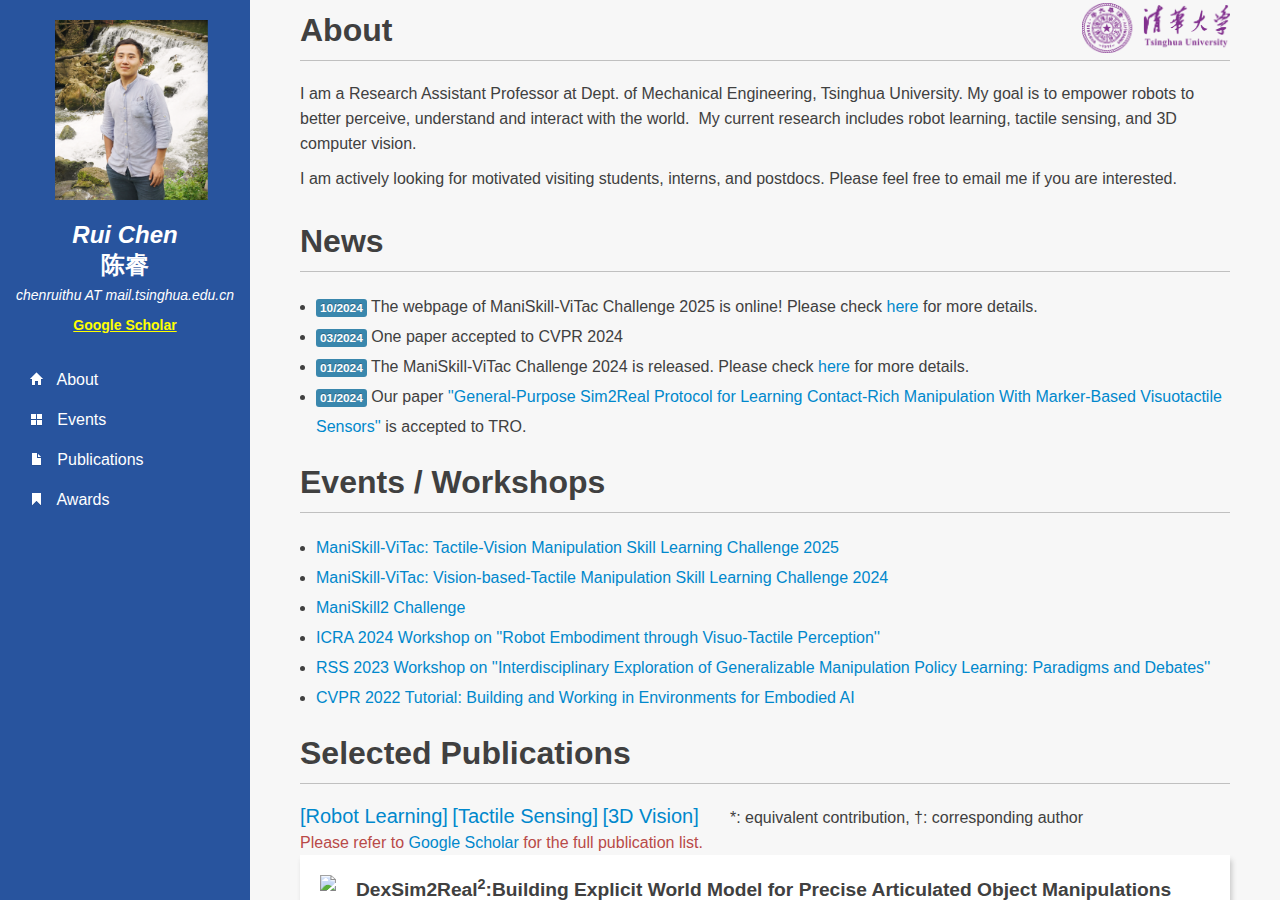
==== commit 20777850: "rebuild" ====
--- a/index.html
+++ b/index.html
@@ -1,130 +1,396 @@
-<!DOCTYPE html>
-<html style="font-size: 16px;" lang="en"><head>
-    <meta name="viewport" content="width=device-width, initial-scale=1.0">
-    <meta charset="utf-8">
-    <meta name="keywords" content="">
-    <meta name="description" content="">
-    <title>Home</title>
-    <link rel="stylesheet" href="nicepage.css" media="screen">
-<link rel="stylesheet" href="Home.css" media="screen">
-    <script class="u-script" type="text/javascript" src="jquery.js" defer=""></script>
-    <script class="u-script" type="text/javascript" src="nicepage.js" defer=""></script>
-    <meta name="generator" content="Nicepage 5.4.4, nicepage.com">
-    <link id="u-theme-google-font" rel="stylesheet" href="https://fonts.googleapis.com/css?family=Roboto:100,100i,300,300i,400,400i,500,500i,700,700i,900,900i|Open+Sans:300,300i,400,400i,500,500i,600,600i,700,700i,800,800i">
-    
-    
-    <script type="application/ld+json">{
-		"@context": "http://schema.org",
-		"@type": "Organization",
-		"name": "Personal Homepage"
-}</script>
-    <meta name="theme-color" content="#478ac9">
-    <meta property="og:title" content="Home">
-    <meta property="og:description" content="">
-    <meta property="og:type" content="website">
-  <meta data-intl-tel-input-cdn-path="intlTelInput/"></head>
-  <body data-home-page="Home.html" data-home-page-title="Home" class="u-body u-xl-mode" data-lang="en"><header class="u-box-shadow u-clearfix u-grey-5 u-header u-sticky u-sticky-ab41 u-header" id="sec-6958"><div class="u-clearfix u-sheet u-sheet-1">
-        <p class="u-align-right u-custom-font u-font-georgia u-text u-text-1"> When something is important enough, you do it<br>&nbsp;even if the odds are not in your favor.<br>--Elon Musk.
-        </p>
-        <nav class="u-menu u-menu-one-level u-offcanvas u-menu-1">
-          <div class="menu-collapse u-custom-font u-font-arial" style="font-size: 1.5rem; letter-spacing: 0px;">
-            <a class="u-button-style u-custom-active-color u-custom-left-right-menu-spacing u-custom-padding-bottom u-custom-text-active-color u-custom-text-shadow u-custom-top-bottom-menu-spacing u-nav-link u-text-active-palette-1-base u-text-hover-palette-2-base" href="#">
-              <svg class="u-svg-link" viewBox="0 0 24 24"><use xmlns:xlink="http://www.w3.org/1999/xlink" xlink:href="#menu-hamburger"></use></svg>
-              <svg class="u-svg-content" version="1.1" id="menu-hamburger" viewBox="0 0 16 16" x="0px" y="0px" xmlns:xlink="http://www.w3.org/1999/xlink" xmlns="http://www.w3.org/2000/svg"><g><rect y="1" width="16" height="2"></rect><rect y="7" width="16" height="2"></rect><rect y="13" width="16" height="2"></rect>
-</g></svg>
-            </a>
-          </div>
-          <div class="u-custom-menu u-nav-container">
-            <ul class="u-custom-font u-font-arial u-nav u-unstyled u-nav-1"><li class="u-nav-item"><a class="u-active-grey-10 u-button-style u-nav-link u-text-active-black u-text-hover-palette-2-base" href="Home.html" style="padding: 10px 32px;">Home</a>
-</li><li class="u-nav-item"><a class="u-active-grey-10 u-button-style u-nav-link u-text-active-black u-text-hover-palette-2-base" href="Publications.html" style="padding: 10px 32px;">Publications</a>
-</li><li class="u-nav-item"><a class="u-active-grey-10 u-button-style u-nav-link u-text-active-black u-text-hover-palette-2-base" href="Talks.html" style="padding: 10px 32px;">Talks</a>
-</li><li class="u-nav-item"><a class="u-active-grey-10 u-button-style u-nav-link u-text-active-black u-text-hover-palette-2-base" href="More.html" style="padding: 10px 32px;">More</a>
-</li></ul>
-          </div>
-          <div class="u-custom-menu u-nav-container-collapse">
-            <div class="u-black u-container-style u-inner-container-layout u-opacity u-opacity-95 u-sidenav">
-              <div class="u-inner-container-layout u-sidenav-overflow">
-                <div class="u-menu-close"></div>
-                <ul class="u-align-center u-nav u-popupmenu-items u-unstyled u-nav-2"><li class="u-nav-item"><a class="u-button-style u-nav-link" href="Home.html">Home</a>
-</li><li class="u-nav-item"><a class="u-button-style u-nav-link" href="Publications.html">Publications</a>
-</li><li class="u-nav-item"><a class="u-button-style u-nav-link" href="Talks.html">Talks</a>
-</li><li class="u-nav-item"><a class="u-button-style u-nav-link" href="More.html">More</a>
-</li></ul>
-              </div>
-            </div>
-            <div class="u-black u-menu-overlay u-opacity u-opacity-70"></div>
-          </div>
-        </nav>
-        <p class="u-align-right u-custom-font u-font-georgia u-text u-text-2">Rui Chen</p>
-        <p class="u-align-right u-custom-font u-font-arial u-text u-text-default u-text-3">Research Assistant Professor, THU</p>
-      </div><style class="u-sticky-style" data-style-id="ab41">.u-sticky-fixed.u-sticky-ab41:before, .u-body.u-sticky-fixed .u-sticky-ab41:before {
-borders: top right bottom left !important
-}</style></header>
-    <section class="u-clearfix u-section-1" id="sec-6bfe">
-      <div class="u-clearfix u-sheet u-sheet-1">
-        <div class="u-clearfix u-expanded-width u-gutter-0 u-layout-wrap u-layout-wrap-1">
-          <div class="u-layout">
-            <div class="u-layout-row">
-              <div class="u-container-style u-layout-cell u-size-20 u-layout-cell-1">
-                <div class="u-container-layout u-container-layout-1">
-                  <img class="u-image u-image-default u-image-1" src="images/Picture1.webp" alt="" data-image-width="402" data-image-height="473">
-                  <img class="u-image u-image-contain u-image-default u-preserve-proportions u-image-2" src="images/screenshot-20230209-223226.png" alt="" data-image-width="1347" data-image-height="728">
-                  <p class="u-custom-font u-font-courier-new u-text u-text-1">Email: <a href="mailto:chenruithu@mail.tsinghua.edu.cn" class="u-active-none u-border-none u-btn u-button-link u-button-style u-hover-none u-none u-text-palette-1-base u-btn-1">chenruithu AT mail.tsinghua.edu.cn</a>
-                  </p>
-                  <p class="u-custom-font u-font-courier-new u-text u-text-2">
-                    <a href="https://scholar.google.com/citations?user=azTXasgAAAAJ" class="u-active-none u-border-none u-btn u-button-link u-button-style u-hover-none u-none u-text-palette-1-base u-btn-2" target="_blank">Google Scholar</a>
-                  </p>
-                </div>
-              </div>
-              <div class="u-container-style u-layout-cell u-size-40 u-layout-cell-2">
-                <div class="u-container-layout u-container-layout-2">
-                  <h1 class="u-text u-text-default u-text-3">About</h1>
-                  <p class="u-align-justify u-custom-font u-font-arial u-text u-text-4"> &nbsp; &nbsp; I am a Research Assistant Professor at Dept. of Mechanical Engineering, Tsinghua University. I received my Ph.D. degree from Tsinghua University in 2020, advised by&nbsp;<a href="https://www.me.tsinghua.edu.cn/info/1134/1805.htm" class="u-active-none u-border-none u-btn u-button-link u-button-style u-hover-none u-none u-text-palette-1-base u-btn-3" target="_blank">Prof. Jing Xu</a>, and my B.E. degree from Tsinghua University in 2014. During 2018-2019, I was a visiting student at the Dept. of Computer Science &amp; Engineering, University of California, San Diego, advised by&nbsp;<a href="http://cseweb.ucsd.edu/~haosu/" target="_blank" rel="noreferrer noopener" class="u-active-none u-border-none u-btn u-button-style u-hover-none u-none u-text-palette-1-base u-btn-4">Prof. Hao Su</a>.<br>&nbsp; &nbsp; ​I aim to empower robots to better perceive,&nbsp;understand and interact with the world.&nbsp; My current research includes 3D computer vision, tactile sensing, and robot learning. Currently, I'm working closely with&nbsp;<a href="http://cseweb.ucsd.edu/~haosu/" target="_blank" rel="noreferrer noopener" class="u-active-none u-border-none u-btn u-button-style u-hover-none u-none u-text-palette-1-base u-btn-5">SU Lab</a>&nbsp;on&nbsp;<a href="https://sapien.ucsd.edu/challenges/maniskill/2022/" target="_blank" rel="noreferrer noopener" class="u-active-none u-border-none u-btn u-button-style u-hover-none u-none u-text-palette-1-base u-btn-6">ManiSkill</a>&nbsp;and&nbsp;<a href="https://sapien.ucsd.edu/" target="_blank" rel="noreferrer noopener" class="u-active-none u-border-none u-btn u-button-style u-hover-none u-none u-text-palette-1-base u-btn-7">SAPIEN</a>.<br>&nbsp; &nbsp; ​I am actively looking for motivated PostDoc/PhD/MS/BS students. Please feel free to email me with your resume if you are interested.
-                  </p>
-                </div>
-              </div>
-            </div>
-          </div>
-        </div>
-        <div class="u-clearfix u-expanded-width u-gutter-0 u-layout-wrap u-layout-wrap-2">
-          <div class="u-layout">
-            <div class="u-layout-row">
-              <div class="u-container-style u-layout-cell u-size-20 u-layout-cell-3">
-                <div class="u-container-layout u-container-layout-3"></div>
-              </div>
-              <div class="u-container-style u-layout-cell u-size-40 u-layout-cell-4">
-                <div class="u-container-layout u-container-layout-4">
-                  <h1 class="u-text u-text-5">News</h1>
-                  <ul class="u-align-justify u-custom-font u-font-arial u-text u-text-6">
-                    <li> [Jan. 2023] One paper accepted to&nbsp;<a href="https://www.icra2023.org/" target="_blank" rel="noreferrer noopener" class="u-active-none u-border-none u-btn u-button-style u-hover-none u-none u-text-palette-1-base u-btn-8">ICRA 2023</a>. See you in London!
-                    </li>
-                    <li>[Jan. 2023] Our paper ``Close the Optical Sensing Domain Gap by Physics-Grounded Active Stereo Sensor Simulation'' is accepted to&nbsp;TRO.&nbsp;<br>
-                    </li>
-                    <li>[Aug. 2022] Code and data of ``Bidirectional Sim-to-Real Transfer for GelSight Tactile Sensors with CycleGAN'' is released: [<a href="https://github.com/RVSATHU/GelSight-Sim2Real" target="_blank" rel="noreferrer noopener" class="u-active-none u-border-none u-btn u-button-style u-hover-none u-none u-text-palette-1-base u-btn-9">Github</a>]. &nbsp;<br>
-                    </li>
-                    <li>[Mar. 2022] One paper accepted to CVPR 2022. One paper accepted to RAL.&nbsp;&nbsp;</li>
-                    <li>[May 2021] Got selected for ``Postdoctoral Innovative Talent Support Program''(博士后创新人才支持计划), 400 persons/year.</li>
-                  </ul>
-                </div>
-              </div>
-            </div>
-          </div>
-        </div>
-      </div>
-    </section>
-    
-    
-    <footer class="u-align-center u-clearfix u-footer u-grey-80 u-footer" id="sec-40c5"><div class="u-clearfix u-sheet u-sheet-1"></div></footer>
-    <section class="u-backlink u-clearfix u-grey-80">
-      <a class="u-link" href="https://nicepage.com/website-templates" target="_blank">
-        <span>Website Templates</span>
-      </a>
-      <p class="u-text">
-        <span>created with</span>
-      </p>
-      <a class="u-link" href="" target="_blank">
-        <span>Website Builder Software</span>
-      </a>. 
-    </section>
-  
-</body></html>+<html>
+<head>
+	<meta  http-equiv="Content-Type" content="text/html; charset=utf-8" />
+	<meta name="viewport" content="width=device-width, initial-scale=1, user-scalable=1" />
+	<link rel="stylesheet" type="text/css" href="utils/bootstrap.min.css"/>
+  <script language="javascript" src="utils/jquery.min.js"></script>
+	<script language="javascript" src="utils/bootstrap.min.js"></script>
+  <!-- -->
+  <link rel="stylesheet" type="text/css" href="https://cdnjs.cloudflare.com/ajax/libs/lato-font/3.0.0/css/lato-font.min.css"/>
+	<link rel="stylesheet" type="text/css" href="utils/cssReset.css"/>
+  <link rel="stylesheet" type="text/css" href="utils/css_layout.css"/>
+	<title> Rui Chen/ 陈睿</title>
+  <!-- 搜索引擎优化stuff -->
+	<meta name="description"
+    content="Academic website for Rui Chen. Dr. Rui Chen is a Research Assistant Professor at Dept. of Mechanical Engineering, Tsinghua University.">
+	<meta name="keywords" content="Rui Chen, THU, Tsinghua University, Tactile Sensing, Robotics">
+
+
+</head>
+<body>
+<style type="text/css">
+  #main{
+    background: #f7f7f7;
+  }
+  #main > div.publications > ol > li{
+    background: white;
+    box-shadow: 2px 5px 5px #c9c9c9;
+    margin-bottom: 10px;
+    padding: 20px;
+  }
+  #main div.img{
+    padding: 20px;
+    text-align: center;
+    padding-right: 150px;
+  }
+  #main div.img > div.img_caption{
+    font-weight: 450;
+    font-size: 1.1em;
+    line-height: 40px;
+  }
+</style>
+<div id="sidebar">
+  <img class='me' src="resources/me.webp"></img>
+  <br/>
+  <div class="info">
+    <h2 class="name">Rui Chen</h2>
+    <h2 class="name_chinese">陈睿</h2>
+    <h2 class="email">chenruithu AT mail.tsinghua.edu.cn</h2>
+    <h2 class="link">
+      <a style="font-size: 14px; color: yellow; font-weight: bold;" href="https://scholar.google.com/citations?user=azTXasgAAAAJ">Google Scholar</a>
+    </h2>
+
+
+    <!--
+    <a class="quickLink" href="https://medium.com/@junweil">
+      <img class='medium' style="" src="resources/medium.png"></img>
+    </a>
+    <a class="quickLink" href="https://dblp.org/pers/hd/l/Liang_0001:Junwei">
+      <img class='dblp' style="height:20px" src="resources/dblp.png"></img>
+    </a>
+    <a class="quickLink" href="http://aminer.cn/profile/junwei-liang/562cb48c45cedb3398c9e13b">
+      <img class='aminer' style="height:20px;width: 50px;margin-top:4px" src="resources/aminer.png"></img>
+    </a>
+    <a class="quickLink" href="https://g.co/kgs/gTWf5W">
+      <img class='aminer' name="Google knowledge graph" style="height:30px;width: 30px;margin-top:0px" src="resources/gkg.png"></img>
+    </a>-->
+
+  </div>
+  <div id="navigation">
+    <a class="nav_item" href="./index.html">
+      <i class="icon icon-home icon-white"></i> &nbsp; About
+    </a>
+    <a class="nav_item" href="./index.html#events">
+      <i class="icon icon-th-large icon-white"></i> &nbsp; Events
+    </a>
+    <a class="nav_item" href="./index.html#pubs">
+      <i class="icon icon-file icon-white"></i> &nbsp; Publications
+    </a>
+    <a class="nav_item" href="./index.html#awards">
+      <i class="icon icon-bookmark icon-white"></i> &nbsp; Awards
+    </a>
+
+  </div>
+</div>
+
+<div id="main">
+  <div class="title">
+    <a class="title_link" id="bio" href="#bio">About</a>
+    <img id="logo" src="resources/thu_logo.png"></img>
+  </div>
+  <div class="content">
+    I am a Research Assistant Professor at Dept. of Mechanical Engineering, Tsinghua University. My goal is to empower robots to better perceive,&nbsp;understand and interact with the world.&nbsp; My current research includes robot learning, tactile sensing, and 3D computer vision.
+
+    <div class="linebreak"></div>
+    I am actively looking for motivated visiting students, interns, and postdocs. Please feel free to email me if you are interested.
+
+    <div class="linebreak"></div>
+  </div>
+
+  <div class="title">
+    <a class="title_link" id="news" href="#news">News</a>
+  </div>
+
+  <div class="content">
+    <ul>
+      <li><span class="label label-info">10/2024</span>
+      The webpage of ManiSkill-ViTac Challenge 2025 is online! Please check <a href="https://ai-workshops.github.io/maniskill-vitac-challenge-2025/" target="_blank">here</a> for more details.
+      </li>
+      <li>
+        <span class="label label-info">03/2024</span>
+        One paper accepted to CVPR 2024
+      </li>
+      <li>
+        <span class="label label-info">01/2024</span>
+        The ManiSkill-ViTac Challenge 2024 is released. Please check <a href="https://ai-workshops.github.io/maniskill-vitac-challenge-2024/"> here</a> for more details.
+      </li>
+      <li>
+        <span class="label label-info">01/2024</span>
+        Our paper <a href="https://ieeexplore.ieee.org/abstract/document/10388459" >''General-Purpose Sim2Real Protocol for Learning Contact-Rich Manipulation With Marker-Based Visuotactile Sensors''</a> is accepted to TRO.
+      </li>
+    </ul>
+  </div>
+
+  <div class="title">
+    <a class="title_link" id="events" href="#events">Events / Workshops</a>
+  </div>
+
+  <div class="content">
+    <ul>
+      <li><a href="https://ai-workshops.github.io/maniskill-vitac-challenge-2025/" target="_blank">ManiSkill-ViTac: Tactile-Vision Manipulation Skill Learning Challenge 2025</a> </li>
+      <li><a href="https://ai-workshops.github.io/maniskill-vitac-challenge-2024/" target="_blank">ManiSkill-ViTac: Vision-based-Tactile Manipulation Skill Learning Challenge 2024</a> </li>
+      <li><a href="https://sapien.ucsd.edu/challenges/maniskill/" target="_blank">ManiSkill2 Challenge</a> </li>
+      <li><a href="https://shanluo.github.io/ViTacWorkshops/vitac2024" target="_blank">ICRA 2024 Workshop on ''Robot Embodiment through Visuo-Tactile Perception''</a> </li>
+      <li><a href="https://ai-workshops.github.io/interdisciplinary-exploration-of-gmpl/" target="_blank">RSS 2023 Workshop on ''Interdisciplinary Exploration of Generalizable Manipulation Policy Learning: Paradigms and Debates''</a> </li>
+      <li><a href="https://ai-workshops.github.io/building-and-working-in-environments-for-embodied-ai-cvpr-2022/" target="_blank">CVPR 2022 Tutorial: Building and Working in Environments for Embodied AI </a> </li>
+
+    </ul>
+  </div>
+
+  <div class="title">
+    <a class="title_link" id="pubs" href="#pubs">Selected Publications</a>
+  </div>
+  <div class="content publications">
+    <ol>
+      <a style="font-size: 20px;" href="./index.html#robotlearning" >[Robot Learning]</a>
+      <a style="font-size: 20px;" href="./index.html#tactile">[Tactile Sensing]</a>
+      <a style="font-size: 20px;" href="./index.html#3dcv">[3D Vision]</a>
+      &nbsp;&nbsp; &nbsp;&nbsp;      *: equivalent contribution, †: corresponding author
+      <div class="text-error" >Please refer to&nbsp;<a href="https://scholar.google.com/citations?user=azTXasgAAAAJ" target="_blank">Google Scholar</a>&nbsp;for the full publication list.</div>
+      <li>
+        <div class="imgblock"><img src="publications/dexsim2real2.gif"></img></div>
+        <span class="title" id="robotlearning" href="#robotlearning">DexSim2Real<sup>2</sup>:Building Explicit World Model for Precise Articulated Object Manipulations
+        </span>
+        <div class="info text-success italic" style="color: grey"> Taoran Jiang*, Liqian Ma*, Yixuan Guan, Jiaojiao Meng, Weihang Chen, Zecui Zeng, Lusong Li, Dan Wu, Jing Xu, <span style="font-weight:bold">Rui Chen†</span></div>
+        <div class="info"><span class="label label-info">arXiv</span> <span class="label label-info">robot learning</span>
+        </div>
+        <div class="stuff">
+          <a class="" href="https://arxiv.org/abs/2409.08750" target="_blank">[Paper]</a>
+          <a class="" href="https://jiangtaoran.github.io/dexsim2real2_website/" target="_blank">[Project]</a>
+          <a href="bibs/dexsim2real2.bib">[BibTex]</a>
+        </div>
+        <div class="info">We present DexSim2Real<sup>2</sup>, a novel robot learning framework for goal-conditioned articulated object manipulation using both two-finger grippers and multi-finger dexterous hands.
+          The key of our framework is constructing an explicit world model of unseen articulated objects through active one-step interactions. This explicit world model enables sampling-based model predictive control to plan trajectories achieving different manipulation goals without needing human demonstrations or reinforcement learning. For dexterous multi-finger manipulation, we propose to utilize eigengrasp to reduce the high-dimensional action space, enabling more efficient trajectory searching. The robust generalizability of the explicit world model also enables advanced manipulation strategies, such as manipulating with different tools.
+        </div>
+        <div style="clear:both"></div>
+      </li>
+      <li>
+        <div class="imgblock"><img src="publications/maniskill3_tall.jpg"></img></div>
+        <span class="title"> ManiSkill3: GPU Parallelized Robotics Simulation and Rendering for Generalizable Embodied AI
+        </span>
+        <div class="info text-success italic" style="color: grey"> Stone Tao, Fanbo Xiang, Arth Shukla, Yuzhe Qin, Xander Hinrichsen, Xiaodi Yuan, Chen Bao, Xinsong Lin, Yulin Liu, Tse-kai Chan, Yuan Gao, Xuanlin Li, Tongzhou Mu, Nan Xiao, Arnav Gurha, Zhiao Huang, Roberto Calandra, <span style="font-weight:bold">Rui Chen</span>, Shan Luo, Hao Su</div>
+        <div class="info"><span class="label label-info">arXiv</span> <span class="label label-info">robot learning</span></div>
+        <div class="stuff">
+          <a class="" href="https://arxiv.org/abs/2410.00425" target="_blank">[Paper]</a>
+          <a class="" href="https://maniskill.ai/" target="_blank">[Project]</a>
+          <a class="" href="https://github.com/haosulab/ManiSkill" target="_blank">[Code]</a>
+          <a href="bibs/maniskill3.bib">[BibTex]</a>
+        </div>
+        <div class="info">ManiSkill3 is an open-source, GPU-parallelized robotics simulator focusing on generalizable manipulation with contact-rich physics. It supports GPU parallelized simulation+rendering, heterogeneous simulation, and more via a simple object oriented API. ManiSkill3’s high-speed simulation and efficient rendering (30,000+ FPS), performs 10-1000x faster and uses 2-3x less GPU memory than competitors. The platform covers 12 diverse task domains including humanoids, mobile manipulation, and drawing. It provides realistic scenes and millions of demonstration frames. ManiSkill3 also includes comprehensive baselines for RL and learning-from-demonstrations algorithms.
+        </div>
+        <div style="clear:both"></div>
+      </li>
+      <li>
+        <div class="imgblock"><img src="publications/maniskill2.jpg"></img></div>
+        <span class="title"> ManiSkill2: A Unified Benchmark for Generalizable Manipulation Skills
+        </span>
+        <div class="info text-success italic" style="color: grey">Jiayuan Gu, Fanbo Xiang, Xuanlin Li, Zhan Ling, Xiqiang Liu, Tongzhou Mu, Yihe Tang, Stone Tao, Xinyue Wei, Yunchao Yao, Xiaodi Yuan, Pengwei Xie, Zhiao Huang,<span style="font-weight:bold">Rui Chen</span>, Hao Su</div>
+        <div class="info"><span class="label label-info">ICLR 2023</span> <span class="label label-info">robot learning</span></div>
+        <div class="stuff">
+          <a class="" href="https://arxiv.org/abs/2302.04659" target="_blank">[Paper]</a>
+          <a class="" href="https://maniskill2.github.io/" target="_blank">[Project]</a>
+          <a class="" href="https://github.com/haosulab/ManiSkill2" target="_blank">[Code]</a>
+          <a href="bibs/maniskill2.bib">[BibTex]</a>
+        </div>
+        <div class="info">ManiSkill2 is a unified benchmark for learning generalizable robotic manipulation skills powered by SAPIEN. It features 20 out-of-box task families with 2000+ diverse object models and 4M+ demonstration frames. Moreover, it empowers fast visual input learning algorithms so that a CNN-based policy can collect samples at about 2000 FPS with 1 GPU and 16 processes on a workstation. The benchmark can be used to study a wide range of algorithms: 2D & 3D vision-based reinforcement learning, imitation learning, sense-plan-act, etc.
+        </div>
+        <div style="clear:both"></div>
+      </li>
+      <li>
+        <div class="imgblock"><img src="publications/sim2real2.png"></img></div>
+        <span class="title"> Sim2Real<sup>2</sup>: Actively Building Explicit Physics Model for Precise Articulated Object Manipulation
+        </span>
+        <div class="info text-success italic" style="color: grey">Liqian Ma, Jiaojiao Meng, Shuntao Liu, Weihang Chen, Jing Xu†, <span style="font-weight:bold">Rui Chen†</span>
+        </div>
+        <div class="info"><span class="label label-info">ICRA 2023</span> <span class="label label-info">robot learning</span></div>
+        <div class="stuff">
+          <a class="" href="https://arxiv.org/abs/2302.10693" target="_blank">[Paper]</a>
+          <a class="" href="https://ttimelord.github.io/Sim2Real2-site/" target="_blank">[Project]</a>
+          <a class="" href="https://github.com/TTimelord/Sim2Real2" target="_blank">[Code]</a>
+          <a class="" href="https://youtu.be/Xj2N2Hy38P4" target="_blank">[Video]</a>
+          <a href="bibs/sim2real2.bib">[BibTex]</a>
+        </div>
+        <div class="info">We present Sim2Real<sup>2</sup> to enable the robot to manipulate an unseen articulated object to the desired state precisely in the real world with no human demonstrations. We leverage recent advances in physics simulation and learning-based perception to build the interactive explicit physics model of the object and use it to plan a long-horizon manipulation trajectory to accomplish the task.
+        </div>
+        <div style="clear:both"></div>
+      </li>
+      <li>
+        <div class="imgblock"><img src="publications/Part3DRL.gif"></img></div>
+        <span class="title"> Part-Guided 3D RL for Sim2Real Articulated Object Manipulation
+        </span>
+        <div class="info text-success italic" style="color: grey"> Pengwei Xie*,&nbsp;<span style="font-weight:bold">Rui Chen*</span>, Siang Chen*, Yuzhe Qin, Fanbo Xiang, Tianyu Sun, Jing Xu, Guijin Wang†, Hao Su
+        </div>
+        <div class="info"><span class="label label-info">RAL 2023</span> <span class="label label-info">robot learning</span></div>
+        <div class="stuff">
+          <a class="" href="https://ieeexplore.ieee.org/abstract/document/10242361" target="_blank">[IEEE Xplore]</a>
+          <a class="" href="https://github.com/THU-VCLab/Part-Guided-3D-RL-for-Sim2Real-Articulated-Object-Manipulation" target="_blank">[Code]</a>
+          <a href="https://www.youtube.com/watch?v=b8KvOjlGNJs">[Video]</a>
+          <a href="bibs/part3drl.bib">[BibTex]</a>
+        </div>
+        <div class="info">We propose a novel part-guided 3D RL framework, which can learn to manipulate articulated objects without demonstrations. We combine the strengths of 2D segmentation and 3D RL to improve the efficiency of RL policy training. To improve the stability of the policy on real robots, we design a Frame-consistent Uncertainty-aware Sampling (FUS) strategy to get a condensed and hierarchical 3D representation. In addition, a single versatile RL policy can be trained on multiple articulated object manipulation tasks simultaneously in simulation and shows great generalizability to novel categories and instances.
+        </div>
+        <div style="clear:both"></div>
+      </li>
+      <li>
+        <div class="imgblock"><img src="publications/s4g.webp"></img></div>
+        <span class="title"> S4G: Amodal Single-view Single-Shot SE(3) Grasp Detection in Cluttered Scenes
+        </span>
+        <div class="info text-success italic" style="color: grey"> Yuzhe Qin*,<span style="font-weight:bold">Rui Chen*</span>, Hao Zhu, Meng Song, Jing Xu, Hao Su
+        </div>
+        <div class="info"><span class="label label-info">CoRL 2019</span> <span class="label label-info">robot learning</span></div>
+        <div class="stuff">
+          <a class="" href="https://arxiv.org/abs/1910.142181" target="_blank">[Paper]</a>
+          <a class="" href="https://sites.google.com/view/s4ggrapsing" target="_blank">[Project]</a>
+          <a href="https://youtu.be/Xlq4nw2AGcY">[Video]</a>
+          <a href="bibs/s4g.bib">[BibTex]</a>
+        </div>
+        <div class="info">We studied the problem of 6-DoF grasping by a parallel gripper in a cluttered scene captured using a commodity depth sensor from a single view point. Our learning based approach trained in a synthetic scene can work well in real-world scenarios, with improved speed and success rate compared with state-of-the-arts.
+        </div>
+        <div style="clear:both"></div>
+      </li>
+      <li>
+        <div class="imgblock"><img src="publications/tro_tactile_sim2real.gif"></img></div>
+        <span class="title" id="tactile" href="#tactile"> General-Purpose Sim2Real Protocol for Learning Contact-Rich Manipulation With Marker-Based Visuotactile Sensors
+        </span>
+        <div class="info text-success italic" style="color: grey">Weihang Chen*, Jing Xu*†, Fanbo Xiang, Xiaodi Yuan, Hao Su†,<span style="font-weight:bold">Rui Chen†</span>
+        </div>
+        <div class="info"><span class="label label-info">TRO 2024</span> <span class="label label-info">tactile sensing</span></div>
+        <div class="stuff">
+          <a class="" href="https://ieeexplore.ieee.org/abstract/document/10388459" target="_blank">[IEEE Xplore (Open Access)]</a>
+          <a class="" href="https://callmeray.github.io/tactile_sim2real_page/" target="_blank">[Project]</a>
+          <a href="https://ieeexplore.ieee.org/abstract/document/10388459/media#media">[Video]</a>
+          <a href="bibs/tactilesim2real.bib">[BibTex]</a>
+        </div>
+        <div class="info">We employ an FEM-based physics simulator that can simulate the sensor deformation accurately and stably for arbitrary geometries. We further propose a novel tactile feature extraction network that directly processes the set of pixel coordinates of tactile sensor markers and a self-supervised pretraining strategy to improve the efficiency and generalizability of RL policies. We conduct extensive Sim2Real experiments on the peg-in-hole task to validate the effectiveness of our method. And we further show its generalizability on additional tasks including plug adjustment and lock opening.
+        </div>
+        <div style="clear:both"></div>
+      </li>
+      <li>
+        <div class="imgblock"><img src="publications/Transtouch.gif"></img></div>
+        <span class="title">Transtouch: Learning Transparent Object Depth Sensing Through Sparse Touches
+        </span>
+        <div class="info text-success italic" style="color: grey">Liuyu Bian*, Pengyang Shi*, Weihang Chen, Jing Xu, Li Yi†, <span style="font-weight:bold">Rui Chen†</span>
+        </div>
+        <div class="info"><span class="label label-info">IROS 2023</span> <span class="label label-info">tactile sensing</span></div>
+        <div class="stuff">
+          <a class="" href="https://arxiv.org/abs/2309.09427" target="_blank">[Paper]</a>
+          <a class="" href="https://github.com/ritsu-a/transtouch" target="_blank">[Code]</a>
+          <a href="https://youtu.be/WbkK1TZfy3M">[Video]</a>
+          <a href="bibs/transtouch.bib">[BibTex]</a>
+        </div>
+        <div class="info">We propose a method to finetune a stereo network with sparse depth labels automatically collected using a probing system with tactile feedback. We present a novel utility function to evaluate the benefit of touches. By approximating and optimizing the utility function, we can optimize the probing locations given a fixed touching budget to better improve the network's performance on real objects. We further combine tactile depth supervision with a confidence-based regularization to prevent over-fitting during finetuning.
+        </div>
+        <div style="clear:both"></div>
+      </li>
+      <li>
+        <div class="imgblock"><img src="publications/bidirection.webp"></img></div>
+        <span class="title"> Bidirectional Sim-to-Real Transfer for GelSight Tactile Sensors with CycleGAN
+        </span>
+        <div class="info text-success italic" style="color: grey"> Weihang Chen*, Yuan Xu*, Zhenyang Chen*, Peiyu Zeng, Renjun Dang, <span style="font-weight:bold">Rui Chen</span>, Jing Xu†
+        </div>
+        <div class="info"><span class="label label-info">RAL 2022</span> <span class="label label-info">tactile sensing</span></div>
+        <div class="stuff">
+          <a class="" href="https://ieeexplore.ieee.org/document/9756938" target="_blank">[IEEE Xplore]</a>
+          <a class="" href="https://github.com/RVSATHU/GelSight-Sim2Real" target="_blank">[Code]</a>
+          <a href="bibs/tactilegan.bib">[BibTex]</a>
+        </div>
+        <div class="info">We propose to narrow the gap between simulation and real world using CycleGAN. Due to the bidirectional generators of CycleGAN, the proposed method can not only generate more realistic simulated tactile images, but also improve the deformation measurement accuracy of real sensors by transferring them to simulation domain.
+        </div>
+        <div style="clear:both"></div>
+      </li>
+      <li>
+        <div class="imgblock"><img src="publications/activezero++.jpg"></img></div>
+        <span class="title" id="3dcv" href="#3dcv"> ActiveZero++: Mixed Domain Learning Stereo and Confidence-based Depth Completion with Zero Annotation
+        </span>
+        <div class="info text-success italic" style="color: grey"><span style="font-weight:bold">Rui Chen</span>, Isabella Liu, Edward Yang, Jianyu Tao, Xiaoshuai Zhang, Qing Ran, Zhu Liu, Jing Xu†, Hao Su
+        </div>
+        <div class="info"><span class="label label-info">TPAMI 2023</span> <span class="label label-info">3d vision</span></div>
+        <div class="stuff">
+          <a class="" href="https://ieeexplore.ieee.org/abstract/document/10219021" target="_blank">[IEEE Xplore]</a>
+          <a class="" href="https://github.com/jaycions/activezero2_official" target="_blank">[Code]</a>
+          <a href="bibs/activezero2.bib">[BibTex]</a>
+        </div>
+        <div class="info">We propose a new framework, ActiveZero++, which is a mixed domain learning solution for active stereovision systems that requires no real world depth annotation. In the simulation domain, we use a combination of supervised disparity loss and self-supervised loss on a shape primitives dataset. By contrast, in the real domain, we only use self-supervised loss on a dataset that is out-of-distribution from either training simulation data or test real data. To improve the robustness and accuracy of our reprojection loss in hard-to-perceive regions, our method introduces a novel self-supervised loss called temporal IR reprojection. Further, we propose the confidence-based depth completion module, which uses the confidence from the stereo network to identify and improve erroneous areas in depth prediction through depth-normal consistency.
+        </div>
+        <div style="clear:both"></div>
+      </li>
+      <li>
+        <div class="imgblock"><img src="publications/alignment.gif"></img></div>
+        <span class="title"> Close the Optical Sensing Domain Gap by Physics-Grounded Active Stereo Sensor Simulation
+        </span>
+        <div class="info text-success italic" style="color: grey"> Xiaoshuai Zhang*, <span style="font-weight:bold">Rui Chen*</span>, Ang Li**, Fanbo Xiang**, Yuzhe Qin**, Jiayuan Gu**, Zhan Ling**, Minghua Liu**, Peiyu Zeng**, Songfang Han***, Zhiao Huang***, Tongzhou Mu***, Jing Xu†, Hao Su†
+        </div>
+        <div class="info"><span class="label label-info">TRO 2023</span> <span class="label label-info">3d vision</span></div>
+        <div class="stuff">
+          <a class="" href="https://arxiv.org/pdf/2201.11924.pdf" target="_blank">[Paper]</a>
+          <a class="" href="https://angli66.github.io/active-sensor-sim/" target="_blank">[Project]</a>
+          <a href="https://sapien.ucsd.edu/docs/latest/tutorial/rendering/depth_sensor.html">[Document]</a>
+          <a href="bibs/realisticdepth.bib">[BibTex]</a>
+        </div>
+        <div class="info">SAPIEN Realistic depth lowers the sim-to-real gap of simulated depth and real active stereovision depth sensors, by designing a fully physics-grounded pipeline. Perception and RL methods trained in simulation can transfer well to the real world without any fine-tuning. It can also estimate the algorithm performance in the real world, largely reducing human effort of algorithm evaluation.
+        </div>
+        <div style="clear:both"></div>
+      </li>
+      <li>
+        <div class="imgblock"><img src="publications/pointmvsnet.webp"></img></div>
+        <span class="title"> Visibility-Aware Point-Based Multi-View Stereo Network
+        </span>
+        <div class="info text-success italic" style="color: grey"> <span style="font-weight:bold">Rui Chen</span>, Songfang Han, Jing Xu†, Hao Su
+        </div>
+        <div class="info"><span class="label label-info">TPAMI 2020</span> <span class="label label-info">3d vision</span></div>
+        <div class="stuff">
+          <a class="" href="https://ieeexplore.ieee.org/document/9076298" target="_blank">[IEEE Xplore (Open Access)]</a>
+          <a class="" href="https://github.com/callmeray/PointMVSNet/tree/va_point_mvsnet" target="_blank">[Code]</a>
+          <a href="bibs/vapointmvsnet.bib">[BibTex]</a>
+        </div>
+        <div class="info">This is an extension of our ICCV work (Point-based Multi-view Stereo Network). In this paper, we introduce visibility-aware multi-view feature aggregation modules to gather information from visible views only for better depth prediction accuracy.
+        </div>
+
+
+        <div style="clear:both"></div>
+      </li>
+      <li>
+        <div class="imgblock"><img src="publications/pointmvsnet.webp"></img></div>
+        <span class="title"> Point-based Multi-View Stereo Network
+        </span>
+        <div class="info text-success italic" style="color: grey"> <span style="font-weight:bold">Rui Chen*</span>, Songfang Han*, Jing Xu, Hao Su
+        </div>
+        <div class="info"><span class="label label-info">ICCV 2019 (Oral)</span> <span class="label label-info">3d vision</span></div>
+        <div class="stuff">
+          <a class="" href="https://arxiv.org/abs/1908.04422?context=cs" target="_blank">[Paper]</a>
+          <a class="" href="http://hansf.me/projects/PMVSNet/" target="_blank">[Project]</a>
+          <a class="" href="https://github.com/callmeray/PointMVSNet/" target="_blank">[Code]</a>
+          <a href="https://www.youtube.com/watch?v=eSBFOD5rDsU">[Video]</a>
+          <a href="https://conftube.com/video/my3jocjpD0U?tocitem=59">[Presentation]</a>
+          <a href="bibs/pointmvsnet.bib">[BibTex]</a>
+        </div>
+        <div class="info"> We introduce Point-MVSNet, a novel point-based deep framework for multi-view stereo (MVS). Distinct from existing cost volume approaches, our method directly processes the target scene as point clouds. More specifically, our method predicts the depth in a coarse-to-fine manner. We first generate a coarse depth map, convert it into a point cloud and refine the point cloud iteratively by estimating the residual between the depth of the current iteration and that of the ground truth. Our network leverages 3D geometry priors and 2D texture information jointly and effectively by fusing them into a feature-augmented point cloud, and processes the point cloud to estimate the 3D flow for each point. This point-based architecture allows higher accuracy, more computational efficiency and more flexibility than cost-volume-based counterparts.
+        </div>
+        <div style="clear:both"></div>
+      </li>
+
+
+    </ol>
+  </div>
+
+  <div class="title">
+    <a class="title_link" id="awards" href="#awards">Awards</a>
+  </div>
+
+
+  <div class="content">
+    <ul>
+      <li>北京市科协青年人才托举工程 <div class="float-right">2024</div></li>
+      <li>
+        博士后创新人才支持计划 <div class="float-right">2021</div>
+      </li>
+      <li>清华大学''水木学者''计划 <div class="float-right">2020</div></li>
+    </ul>
+  </div>
+
+
+
+</div>
+
+</body>
+</html>
--- a/utils/cssReset.css
+++ b/utils/cssReset.css
@@ -0,0 +1,280 @@
+﻿@charset "utf-8";
+html{
+    height:100%;
+    -webkit-text-size-adjust: 100%;
+    -ms-text-size-adjust: 100%;
+	-webkit-font-smoothing:antialiased;
+}
+body{
+	margin:0;
+	padding:0;
+	background-color:#fff;
+	min-height:100%;
+	height:auto !important;
+	height:100%;
+	color:#404040;
+    /*font:微软雅黑,Helvetica,arial;
+	font-family:微软雅黑,Helvetica,arial;*/
+	font-size:16px;
+}
+h1,h2,h3,h4,h5,h6,p,figure,form{
+    margin:0;
+}
+table{
+	border-collapse:collapse;
+	border-spacing:0;
+}
+img{
+	border:0;
+    vertical-align:middle;
+    -ms-interpolation-mode: bicubic;
+}
+a{
+	text-decoration:none;
+}
+a:focus {
+    outline: thin dotted;
+}
+a:hover{
+	text-decoration:none;
+}
+/* hn */
+h1{
+	font-size:16px;
+	line-height:36px;
+}
+h2{
+	font-size:14px;
+	line-height:30px;
+}
+h3{
+	line-height:24px;
+}
+h3,h4,h5,h6{
+	font-size:12px;
+}
+/* ul ol dl */
+ul,li,ol{
+    margin: 0;
+	padding:0;
+	/*list-style: none outside none;*/
+}
+/*
+ul.has-style li,ol li{
+	margin-left:25px;
+}
+ul.has-style li{
+    list-style:disc;
+}
+ol li{
+	list-style:decimal;
+}
+ul.inline-style li{
+	float:left;
+	display:inline;
+}*/
+dl{
+    margin-bottom: 18px;
+}
+dt{
+    font-weight: bold;
+}
+dd{
+    margin:0 0 0 9px;
+	padding:0;
+}
+svg:not(:root) {
+    overflow: hidden;
+}
+/* clearfix */
+.clearfix:before, .clearfix:after {
+    content:"";
+    display:table;
+}
+.clearfix:after{
+	clear:both;
+	overflow:hidden;
+}
+.clearfix{
+    zoom:1;
+}
+/* -------------------------------------------------
+ * form
+ * -------------------------------------------------
+*/
+button,input,select,textarea{
+    font-size:100%;
+    font-family:tahoma;
+    margin: 0;
+	outline: 0 none;
+    vertical-align: baseline;
+    *vertical-align: middle;
+}
+textarea{
+    overflow: auto;
+    vertical-align: top; 
+	resize:none;
+}
+button,input{
+    line-height: normal;
+}
+button,
+html input[type="button"], 
+input[type="reset"],
+input[type="submit"],
+.submit-btn{
+    -webkit-appearance: button; 
+    cursor: pointer; 
+    *overflow: visible;
+}
+button[disabled],
+input[disabled],
+.disable{
+    cursor: default;
+}
+input[type="checkbox"],
+input[type="radio"],
+.form-radio,
+.form-checkbox{
+    box-sizing: border-box;
+    padding: 0;
+    *height: 13px;
+    *width: 13px;
+}
+fieldset{
+    border: 1px solid #c0c0c0;
+    margin: 0 2px 18px;
+    padding: 0.35em 0.625em 0.75em;
+}
+legend{
+    border: 0;
+    padding: 0;
+    white-space: normal;
+    *margin-left: -7px;
+}
+button::-moz-focus-inner,
+input::-moz-focus-inner{
+    border: 0;
+    padding: 0;
+}
+/* -------------------------------------------------
+ * css3 & html5
+ * -------------------------------------------------
+*/
+/* html5 */
+article,aside,details,figcaption,figure,footer,header,hgroup,nav,section,summary{
+    display: block;
+}
+audio,canvas,video{
+    display: inline-block;
+    *display: inline;
+    *zoom: 1;
+}
+audio:not([controls]){
+    display: none;
+    height: 0;
+}
+input[type="search"]{
+    -webkit-appearance: textfield;
+    -moz-box-sizing: content-box;
+    -webkit-box-sizing: content-box;
+    box-sizing: content-box;
+}
+:-moz-placeholder{
+  color: #999;
+}
+::-webkit-input-placeholder{
+  color: #999;
+}
+/* -------------------------------------------------
+ * 非常见标签
+ * -------------------------------------------------
+*/
+abbr[title]{
+    border-bottom: 1px dotted;
+}
+b,strong{
+    font-weight: bold;
+}
+blockquote{
+    margin: 1em 40px;
+}
+dfn{
+    font-style: italic;
+}
+mark{
+    background: #ff0;
+    color: #444;
+}
+code,kbd,pre,samp{
+    font-family: monospace, serif;
+    _font-family: 'courier new', monospace;
+    font-size: 1em;
+}
+pre{
+    margin: 1em 0;
+	white-space: pre;
+    white-space: pre-wrap;
+    word-wrap: break-word;
+}
+q{
+    quotes: none;
+}
+q:before,
+q:after{
+    content: '';
+    content: none;
+}
+small{
+    font-size: 80%;
+}
+sub,sup{
+    font-size: 75%;
+    line-height: 0;
+    position: relative;
+    vertical-align: baseline;
+}
+sup{
+    top: -0.5em;
+}
+sub{
+    bottom: -0.25em;
+}
+/*********************
+	自定义用法
+*/
+span.space{
+	/*行内小空格，用于icon与文字之间*/
+	width:5px;
+	height:5px;
+	display:inline-block; 
+	/**display:inline; IE6、7 block 元素 
+	*zoom:1;*/
+}
+div.loading{
+/*载入中的gif动图，路径以 本文件为基准*/
+width:16px;
+height:16px;
+background:url('../assets/images/loading.gif') no-repeat center center;
+display:inline-block;
+}
+div.wrapLoading{
+	text-align:center;
+	width:100%;
+	padding:10px 0;
+}
+div.wrap{margin:0 auto;width:980px}/*该网站中各个模块的wrap*/
+div.clearLeft{clear:left}
+div.clearRight{clear:right}
+div.clearBoth{clear:both}
+div.mask{position:absolute;top:0;left:0;width:100%;height:100%;
+	-ms-filter:"progid:DXImageTransform.Microsoft.Alpha(Opacity=50)"; /* ie8  */
+    filter:alpha(opacity=50);    /* ie5-7  */
+    opacity: 0.5;    /* css standard, currently it works in most modern browsers  */
+background-color:black;text-align:center;color:white}
+/* 关闭按钮增大 */
+div.close{
+	padding:6px;
+	padding-top:0;
+}
+
--- a/utils/css_layout.css
+++ b/utils/css_layout.css
@@ -0,0 +1,175 @@
+@charset "utf-8";
+
+
+
+    /*
+        utils css
+    */
+
+
+    body a{
+        text-decoration:none;
+    }
+    div.content ul{
+        list-style: disc inside none;
+        list-style-position: outside;
+        margin-left: 1em;
+    }
+    div.content ol{
+        list-style: none inside none;
+    }
+    div.content li{
+        line-height:30px;
+    }
+    div.content div.float-right{
+        float:right;
+    }
+
+
+    #sidebar{
+        position: absolute;
+        top: 0;
+        left: 0;
+        overflow: auto;
+        background: #28549e;
+        width:250px;
+        height: 100%;
+    }
+    #sidebar > img.me{
+        max-height:180px;
+        max-width:180px;
+        margin:20px 55px;
+        /*border-radius: 50%;*/
+    }
+  #sidebar div.info{
+    color: white;
+    text-align: center;
+  }
+  #sidebar div.info > .name{
+      font-family: "Lato", Helvetica, Arial, sans-serif;
+      font-size: 24px;
+      font-weight: bold;
+      font-style: italic;
+  }
+  #sidebar div.info > .name_chinese{
+      font-family: 楷体;
+      font-size: 24px;
+      /*font-weight: bold;*/
+  }
+  #sidebar div.info > .email{
+      font-size: 14px;
+      font-family: "Lato", Helvetica, Arial, sans-serif;
+      font-style: italic;
+      font-weight: 400;
+  }
+  #sidebar div.info > .link{
+    font-size: 14px;
+    font-weight: 500;
+
+  }
+  #sidebar div.info > .link > a{
+    color: white;
+    text-decoration: underline;
+  }
+  #navigation{
+    padding-top: 10px;
+    margin-top:  10px;
+  }
+  #navigation > a.nav_item{
+    display: block;
+    color: white;
+    cursor: pointer;
+    padding: 10px 30px;
+    background: #28549e;
+  }
+  #navigation > a.nav_item:hover{
+    background: #0765A0;
+  }
+
+
+  /*----------------------------*/
+
+    #main{
+    position: absolute;
+    top: 0;
+    left: 250px;
+    right: 0;  /* right and bottom property is crucial */
+    bottom: 0;
+    overflow: auto;
+        min-width: 500px;
+  }
+  #logo{
+    display: block;
+    position: absolute;
+    top:3px;
+    right:50px;
+    max-height: 50px;
+  }
+
+
+  #main > div.content{
+    padding: 10px 50px;
+    line-height: 25px;
+    font-family: 'Lato', sans-serif;
+    font-weight: 450;
+    font-size: 16px;
+  }
+
+  #main > div.title{
+    padding:20px 0;
+    margin: 0 50px;
+    border-bottom:1px silver solid;
+    margin-bottom:10px;
+    font-size:2em;
+    font-weight:bold;
+  }
+
+  #main > div.subtitle
+  {
+    padding: 10px 0;
+    margin: 0 50px;
+    margin-bottom: 5px;
+    font-size: 1.2em;
+    font-weight: 600;
+  }
+  #main div.linebreak{
+    padding: 5px;
+  }
+  #main a.title_link{
+    color: inherit; /* blue colors for links too */
+    text-decoration: inherit; /* no underline */
+    outline: none;
+  }
+  img.press{
+    height:20px;
+  }
+
+  div.publications > ol > li{
+    padding-bottom: 30px;
+  }
+  div.publications > ol > li > span.title{
+    font-weight:bold;
+    font-size:1.2em;
+  }
+  div.publications > ol > li > div.info{
+    padding-left:0px;
+    word-wrap:break-word;
+    text-align: justify;
+  }
+  div.publications > ol > li > div.info.italic{
+    font-style: italic;
+  }
+  div.publications div.imgblock{
+    float:left;
+    /*max-height: 300px;*/
+    /*min-height: 150px;*/
+    max-width:250px;
+    padding: 0;
+    margin-right:20px;
+    margin-bottom: 20px;
+    text-align: center;
+  }
+  div.publications div.imgblock > img{
+    max-width:100%;
+    max-height:100%;
+  }
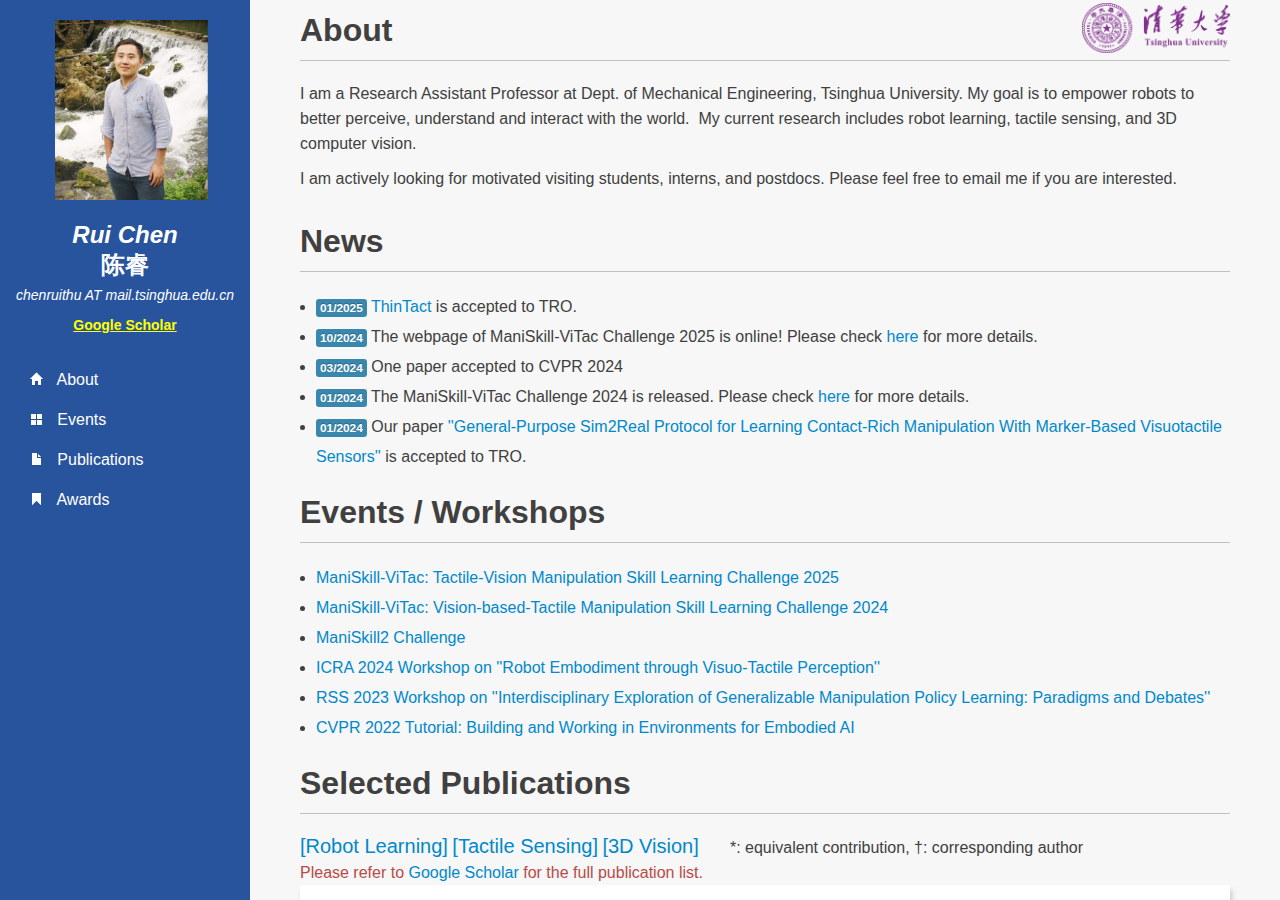
==== commit 9df8a2f2: "add thintact" ====
--- a/index.html
+++ b/index.html
@@ -103,6 +103,9 @@
 
   <div class="content">
     <ul>
+      <li><span class="label label-info">01/2025</span>
+        <a href="https://ieeexplore.ieee.org/document/10842357">ThinTact</a>  is accepted to TRO.
+        </li>
       <li><span class="label label-info">10/2024</span>
       The webpage of ManiSkill-ViTac Challenge 2025 is online! Please check <a href="https://ai-workshops.github.io/maniskill-vitac-challenge-2025/" target="_blank">here</a> for more details.
       </li>
@@ -249,8 +252,25 @@
         <div style="clear:both"></div>
       </li>
       <li>
+        <div class="imgblock"><img src="publications/thintact.png"></img></div>
+        <span class="title" id="tactile" href="#tactile">ThinTact: Thin Vision-Based Tactile Sensor by Lensless Imaging
+        </span>
+        <div class="info text-success italic" style="color: grey">Jing Xu*, Weihang Chen*, Hongyu Qian, Dan Wu, <span style="font-weight:bold">Rui Chen†</span>
+        </div>
+        <div class="info"><span class="label label-info">TRO 2025</span> <span class="label label-info">tactile sensing</span></div>
+        <div class="stuff">
+          <a class="" href="https://ieeexplore.ieee.org/document/10842357" target="_blank">[IEEE Xplore]</a>
+          <a class="" href="https://arxiv.org/pdf/2501.09273" target="_blank">[PDF]</a>
+          <a href="https://youtu.be/YrOO9BDMAHo?si=kMgEd47OvDmAxW3u">[Video]</a>
+          <a href="bibs/thintact.bib">[BibTex]</a>
+        </div>
+        <div class="info">We propose ThinTact, a thin vision-based tactile sensor with a thickness of less than 10 mm. To overcome the thickness constraint of the lens system, we utilize the amplitude-mask-based lensless imaging technique to translate the contact information into CMOS signals. We first reconstruct a clear image from the CMOS signal, and then compute the contact geometry and marker displacements. The high sensitivity and thin profile of ThinTact enables many applications, including texture recognition, delicate object grasping and object manipulation.
+        </div>
+        <div style="clear:both"></div>
+      </li>
+      <li>
         <div class="imgblock"><img src="publications/tro_tactile_sim2real.gif"></img></div>
-        <span class="title" id="tactile" href="#tactile"> General-Purpose Sim2Real Protocol for Learning Contact-Rich Manipulation With Marker-Based Visuotactile Sensors
+        <span class="title"> General-Purpose Sim2Real Protocol for Learning Contact-Rich Manipulation With Marker-Based Visuotactile Sensors
         </span>
         <div class="info text-success italic" style="color: grey">Weihang Chen*, Jing Xu*†, Fanbo Xiang, Xiaodi Yuan, Hao Su†,<span style="font-weight:bold">Rui Chen†</span>
         </div>
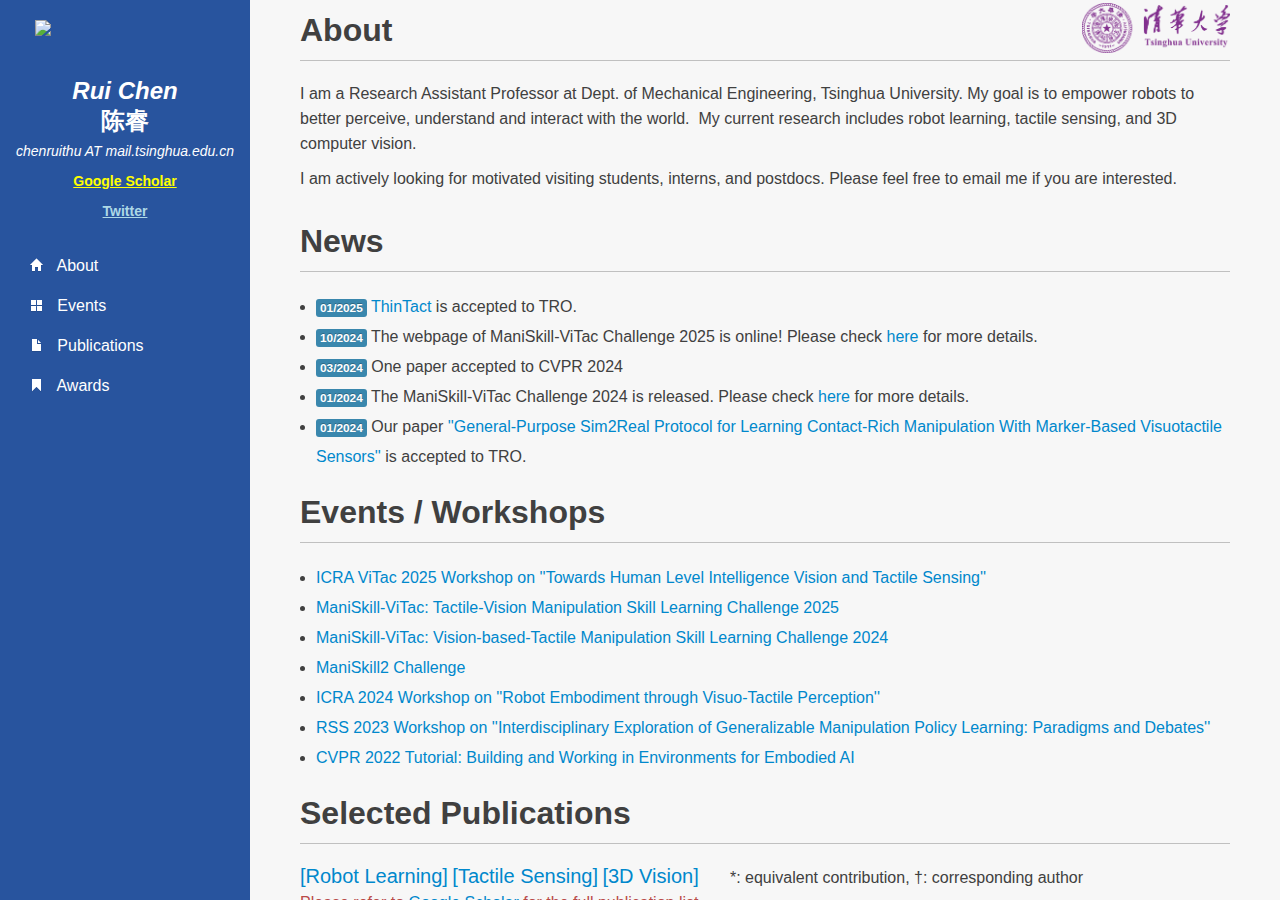
==== commit 47fa1817: "add icra vitac 2025 workshop, update self image" ====
--- a/index.html
+++ b/index.html
@@ -40,7 +40,7 @@
   }
 </style>
 <div id="sidebar">
-  <img class='me' src="resources/me.webp"></img>
+  <img class='me' src="resources/me_2025.jpg"></img>
   <br/>
   <div class="info">
     <h2 class="name">Rui Chen</h2>
@@ -50,6 +50,10 @@
       <a style="font-size: 14px; color: yellow; font-weight: bold;" href="https://scholar.google.com/citations?user=azTXasgAAAAJ">Google Scholar</a>
     </h2>
 
+    <h2 class="link">
+      <a style="font-size: 14px; color: lightblue; font-weight: bold;" href="https://x.com/ray695_c">Twitter</a>
+    </h2>
+
 
     <!--
     <a class="quickLink" href="https://medium.com/@junweil">
@@ -130,6 +134,7 @@
 
   <div class="content">
     <ul>
+      <li><a href="https://shanluo.github.io/ViTacWorkshops/" target="_blank">ICRA ViTac 2025 Workshop on ''Towards Human Level Intelligence Vision and Tactile Sensing''</a> </li>
       <li><a href="https://ai-workshops.github.io/maniskill-vitac-challenge-2025/" target="_blank">ManiSkill-ViTac: Tactile-Vision Manipulation Skill Learning Challenge 2025</a> </li>
       <li><a href="https://ai-workshops.github.io/maniskill-vitac-challenge-2024/" target="_blank">ManiSkill-ViTac: Vision-based-Tactile Manipulation Skill Learning Challenge 2024</a> </li>
       <li><a href="https://sapien.ucsd.edu/challenges/maniskill/" target="_blank">ManiSkill2 Challenge</a> </li>
--- a/utils/css_layout.css
+++ b/utils/css_layout.css
@@ -36,10 +36,11 @@
         height: 100%;
     }
     #sidebar > img.me{
-        max-height:180px;
-        max-width:180px;
-        margin:20px 55px;
-        /*border-radius: 50%;*/
+    /* max-height:350px; */
+    max-width:180px;
+    display: block; /* 将图片转换为块级元素 */
+    margin: 20px auto; /* 上下边距 20px，左右边距自动，实现水平居中 */
+    /*border-radius: 50%;*/
     }
   #sidebar div.info{
     color: white;
